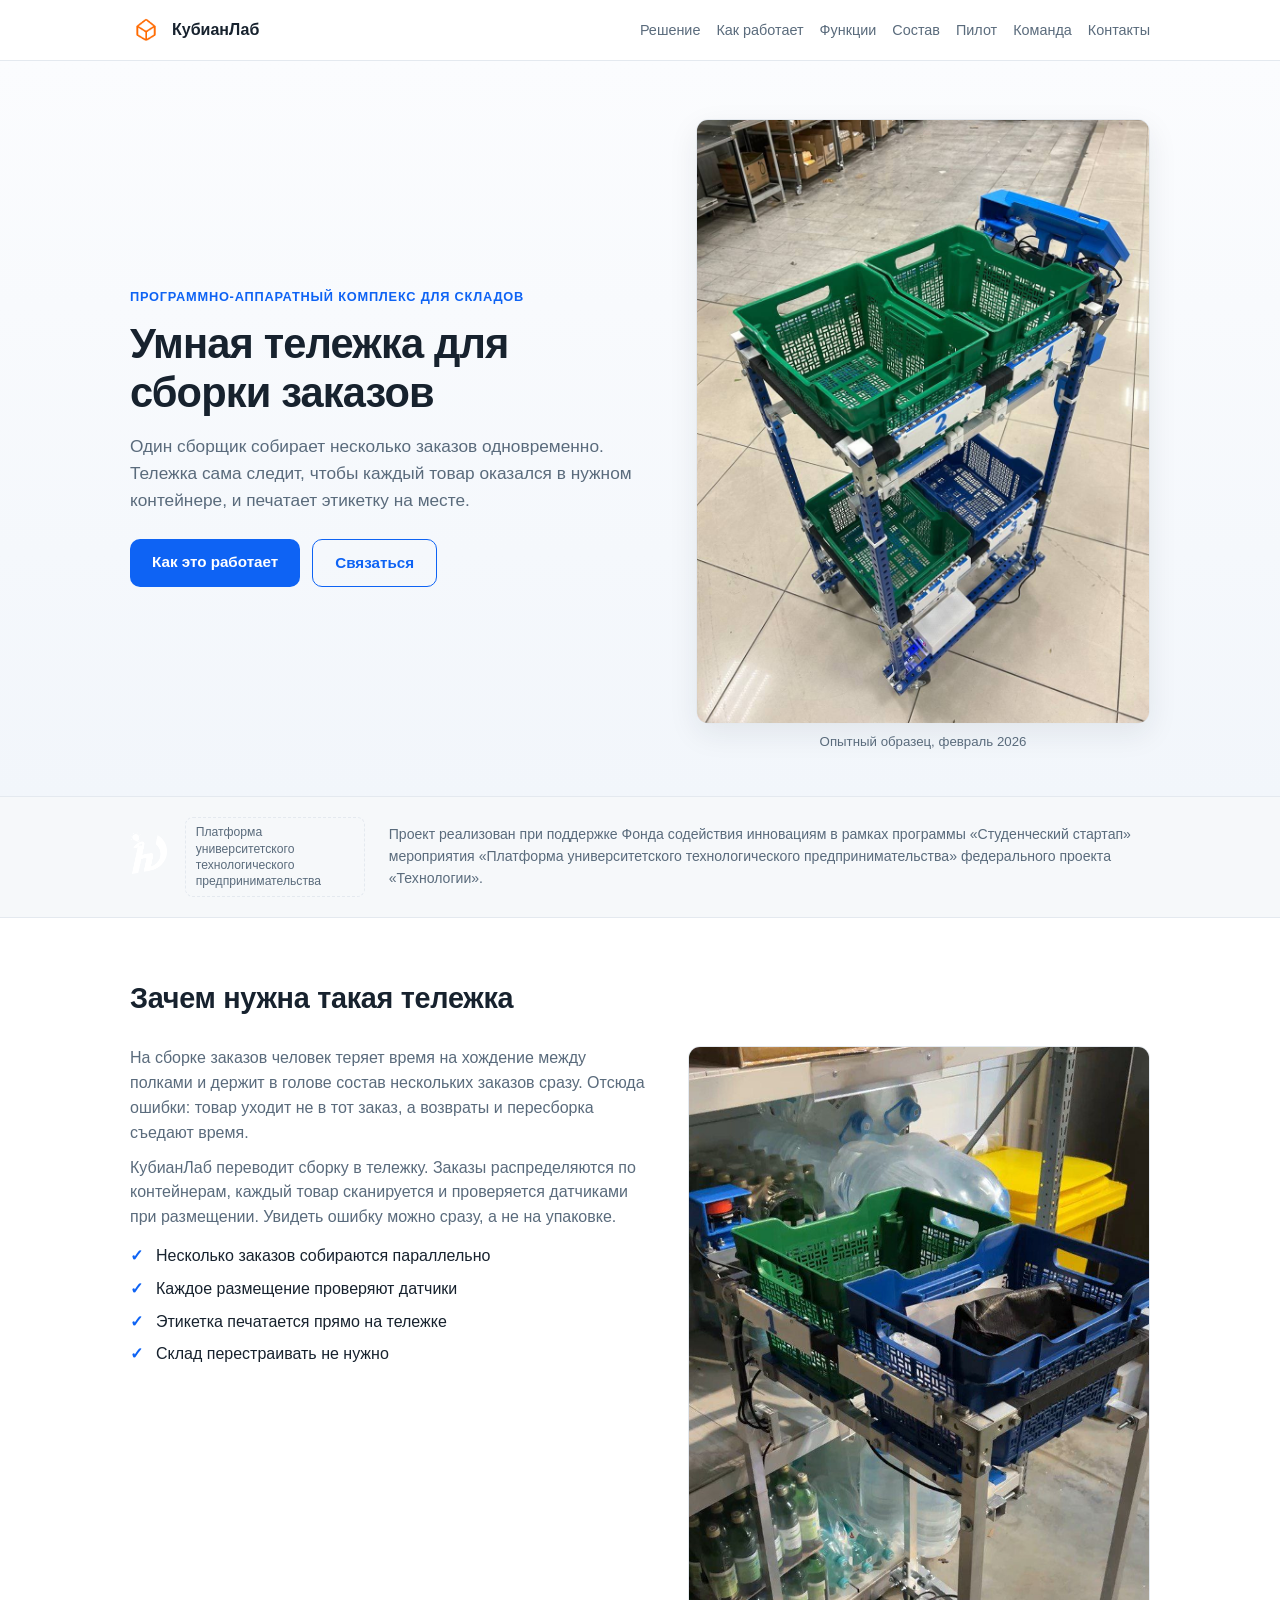
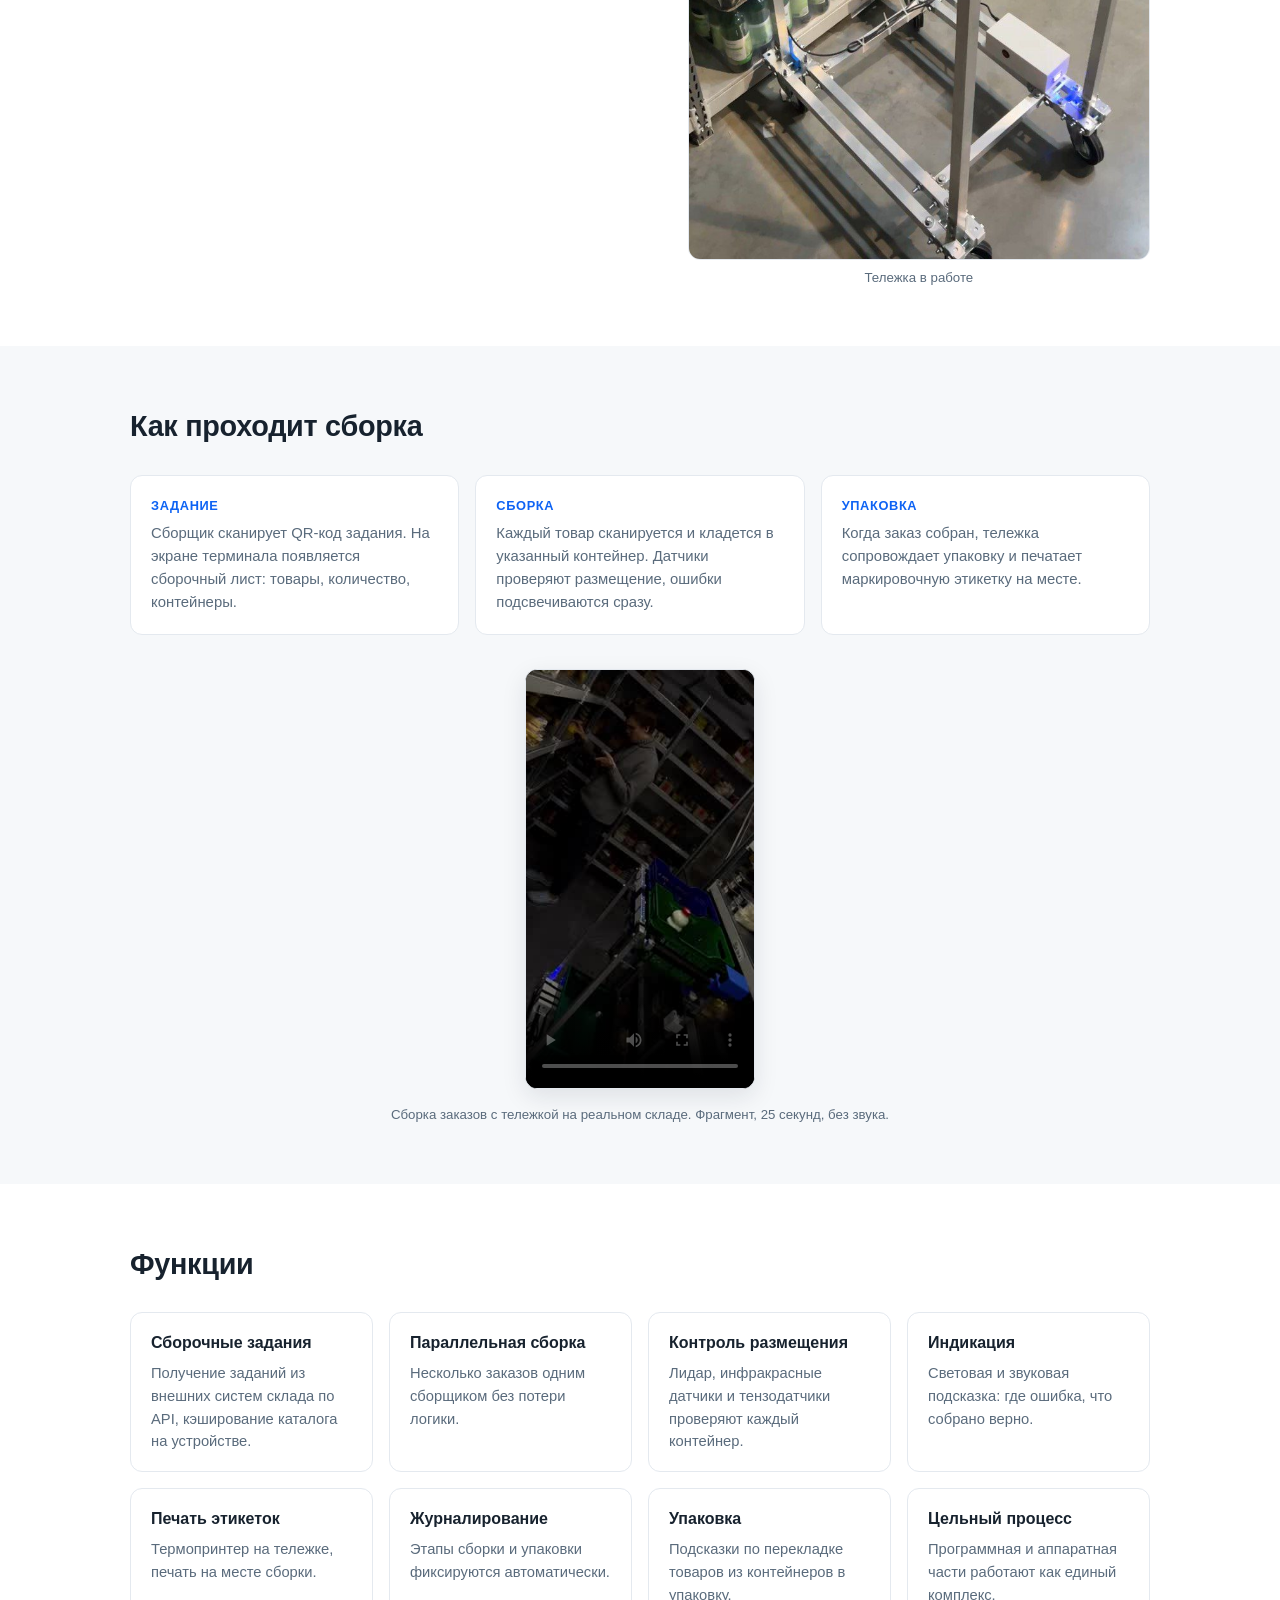
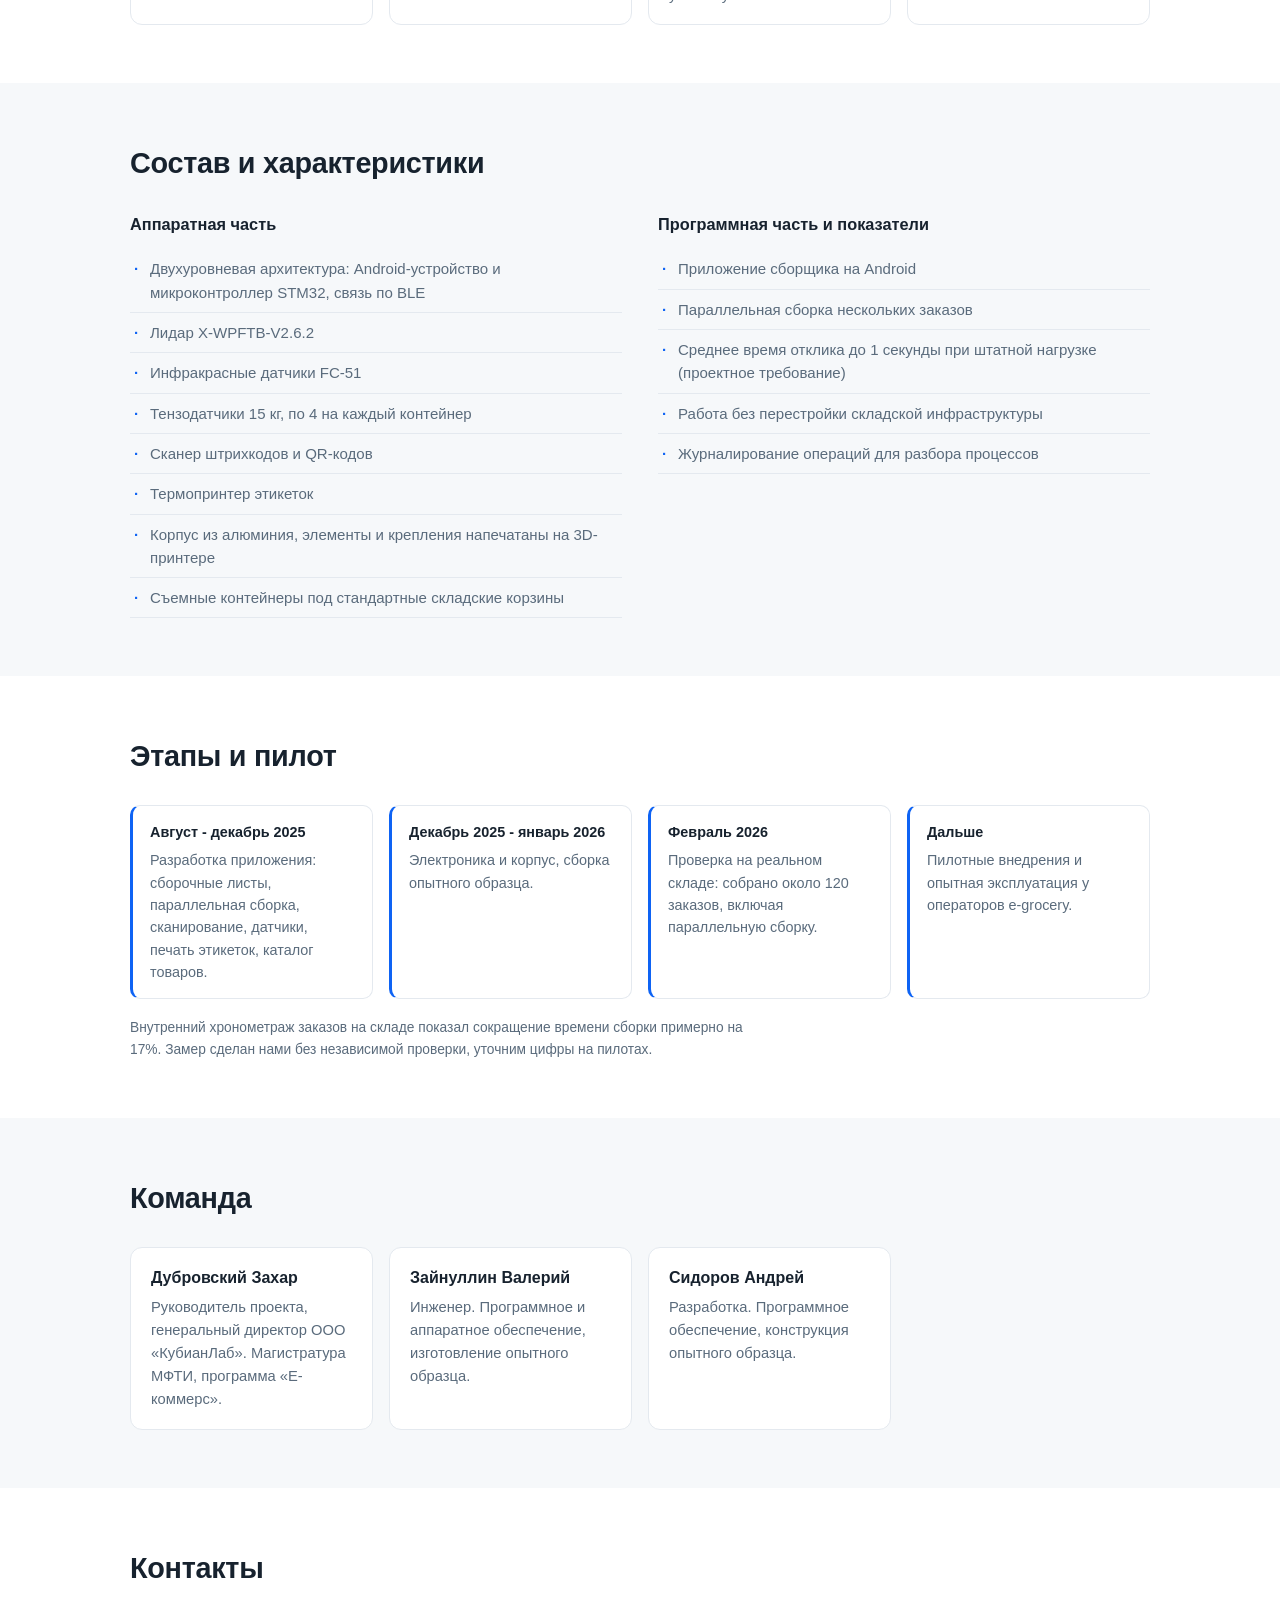
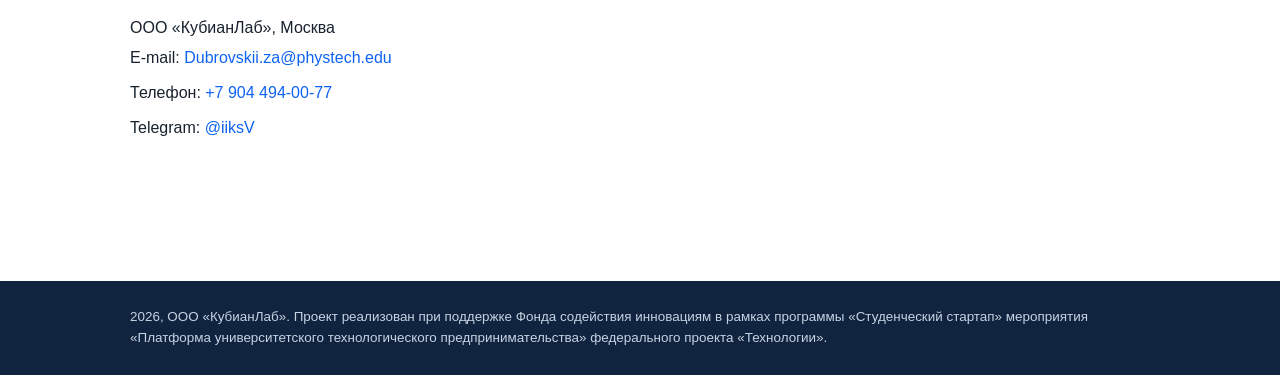
==== index.html @ 6269aadc "Refactor: architecture specs, compact video, FSI logo in contacts, natural texts" ====
<!DOCTYPE html>
<html lang="ru">
<head>
<meta charset="utf-8">
<meta name="viewport" content="width=device-width, initial-scale=1">
<title>КубианЛаб. Умная тележка для сборки заказов</title>
<meta name="description" content="Сборочная тележка с контролем размещения товаров: параллельная сборка нескольких заказов, датчики веса и положения, печать этикеток. Для складов и дарксторов.">
<link rel="icon" href="assets/logo-kubianlab.png">
<link rel="stylesheet" href="css/style.css">
</head>
<body>

<header class="header">
  <div class="container header-inner">
    <a class="brand" href="#top">
      <img src="assets/logo-kubianlab.png" alt="КубианЛаб" class="brand-logo">
      <span>КубианЛаб</span>
    </a>
    <nav class="nav">
      <a href="#solution">Решение</a>
      <a href="#how">Как работает</a>
      <a href="#features">Функции</a>
      <a href="#specs">Состав</a>
      <a href="#pilot">Пилот</a>
      <a href="#team">Команда</a>
      <a href="#contacts">Контакты</a>
    </nav>
  </div>
</header>

<main id="top">

  <section class="hero">
    <div class="container hero-grid">
      <div class="hero-text">
        <p class="kicker">Программно-аппаратный комплекс для складов</p>
        <h1>Умная тележка для сборки заказов</h1>
        <p class="lead">Один сборщик собирает несколько заказов одновременно. Тележка сама следит, чтобы каждый товар оказался в нужном контейнере, и печатает этикетку на месте.</p>
        <div class="hero-actions">
          <a class="btn" href="#how">Как это работает</a>
          <a class="btn btn-ghost" href="#contacts">Связаться</a>
        </div>
      </div>
      <figure class="hero-media">
        <img src="assets/trolley-1.jpg" alt="Сборочная тележка КубианЛаб" loading="eager">
        <figcaption>Опытный образец, февраль 2026</figcaption>
      </figure>
    </div>
  </section>

  <section class="support" aria-label="Поддержка">
    <div class="container support-inner">
      <div class="support-logos">
        <span class="support-logo">
          <img src="assets/fasie-logo-candidate.png" alt="Фонд содействия инновациям">
        </span>
        <span class="support-logo support-logo--text">Платформа университетского технологического предпринимательства</span>
      </div>
      <p class="support-text">Проект реализован при поддержке Фонда содействия инновациям в рамках программы «Студенческий стартап» мероприятия «Платформа университетского технологического предпринимательства» федерального проекта «Технологии».</p>
    </div>
  </section>

  <section id="solution" class="section">
    <div class="container">
      <h2>Зачем нужна такая тележка</h2>
      <div class="solution-grid">
        <div class="solution-text">
          <p>На сборке заказов человек теряет время на хождение между полками и держит в голове состав нескольких заказов сразу. Отсюда ошибки: товар уходит не в тот заказ, а возвраты и пересборка съедают время.</p>
          <p>КубианЛаб переводит сборку в тележку. Заказы распределяются по контейнерам, каждый товар сканируется и проверяется датчиками при размещении. Увидеть ошибку можно сразу, а не на упаковке.</p>
          <ul class="checklist">
            <li>Несколько заказов собираются параллельно</li>
            <li>Каждое размещение проверяют датчики</li>
            <li>Этикетка печатается прямо на тележке</li>
            <li>Склад перестраивать не нужно</li>
          </ul>
        </div>
        <figure class="solution-media">
          <img src="assets/trolley-2.jpg" alt="Тележка КубианЛаб" loading="lazy">
          <figcaption>Тележка в работе</figcaption>
        </figure>
      </div>
    </div>
  </section>

  <section id="how" class="section section-alt">
    <div class="container">
      <h2>Как проходит сборка</h2>
      <ol class="steps">
        <li>
          <h3>Задание</h3>
          <p>Сборщик сканирует QR-код задания. На экране терминала появляется сборочный лист: товары, количество, контейнеры.</p>
        </li>
        <li>
          <h3>Сборка</h3>
          <p>Каждый товар сканируется и кладется в указанный контейнер. Датчики проверяют размещение, ошибки подсвечиваются сразу.</p>
        </li>
        <li>
          <h3>Упаковка</h3>
          <p>Когда заказ собран, тележка сопровождает упаковку и печатает маркировочную этикетку на месте.</p>
        </li>
      </ol>

      <figure class="video">
        <video controls preload="metadata" poster="assets/warehouse-poster.jpg" width="720">
          <source src="assets/warehouse.mp4" type="video/mp4">
          Ваш браузер не поддерживает встроенное видео.
        </video>
        <figcaption>Сборка заказов с тележкой на реальном складе. Фрагмент, 25 секунд, без звука.</figcaption>
      </figure>
    </div>
  </section>

  <section id="features" class="section">
    <div class="container">
      <h2>Функции</h2>
      <div class="cards cards-4">
        <div class="card"><h3>Сборочные задания</h3><p>Получение заданий из внешних систем склада по API, кэширование каталога на устройстве.</p></div>
        <div class="card"><h3>Параллельная сборка</h3><p>Несколько заказов одним сборщиком без потери логики.</p></div>
        <div class="card"><h3>Контроль размещения</h3><p>Лидар, инфракрасные датчики и тензодатчики проверяют каждый контейнер.</p></div>
        <div class="card"><h3>Индикация</h3><p>Световая и звуковая подсказка: где ошибка, что собрано верно.</p></div>
        <div class="card"><h3>Печать этикеток</h3><p>Термопринтер на тележке, печать на месте сборки.</p></div>
        <div class="card"><h3>Журналирование</h3><p>Этапы сборки и упаковки фиксируются автоматически.</p></div>
        <div class="card"><h3>Упаковка</h3><p>Подсказки по перекладке товаров из контейнеров в упаковку.</p></div>
        <div class="card"><h3>Цельный процесс</h3><p>Программная и аппаратная части работают как единый комплекс.</p></div>
      </div>
    </div>
  </section>

  <section id="specs" class="section section-alt">
    <div class="container">
      <h2>Состав и характеристики</h2>
      <div class="specs-grid">
        <div>
          <h3>Аппаратная часть</h3>
          <ul>
            <li>Двухуровневая архитектура: Android-устройство и микроконтроллер STM32, связь по BLE</li>
            <li>Лидар X-WPFTB-V2.6.2</li>
            <li>Инфракрасные датчики FC-51</li>
            <li>Тензодатчики 15 кг, по 4 на каждый контейнер</li>
            <li>Сканер штрихкодов и QR-кодов</li>
            <li>Термопринтер этикеток</li>
            <li>Корпус из алюминия, элементы и крепления напечатаны на 3D-принтере</li>
            <li>Съемные контейнеры под стандартные складские корзины</li>
          </ul>
        </div>
        <div>
          <h3>Программная часть и показатели</h3>
          <ul>
            <li>Приложение сборщика на Android</li>
            <li>Параллельная сборка нескольких заказов</li>
            <li>Среднее время отклика до 1 секунды при штатной нагрузке (проектное требование)</li>
            <li>Работа без перестройки складской инфраструктуры</li>
            <li>Журналирование операций для разбора процессов</li>
          </ul>
        </div>
      </div>
    </div>
  </section>

  <section id="pilot" class="section">
    <div class="container">
      <h2>Этапы и пилот</h2>
      <div class="timeline">
        <div class="timeline-item"><h3>Август - декабрь 2025</h3><p>Разработка приложения: сборочные листы, параллельная сборка, сканирование, датчики, печать этикеток, каталог товаров.</p></div>
        <div class="timeline-item"><h3>Декабрь 2025 - январь 2026</h3><p>Электроника и корпус, сборка опытного образца.</p></div>
        <div class="timeline-item"><h3>Февраль 2026</h3><p>Проверка на реальном складе: собрано около 120 заказов, включая параллельную сборку.</p></div>
        <div class="timeline-item"><h3>Дальше</h3><p>Пилотные внедрения и опытная эксплуатация у операторов e-grocery.</p></div>
      </div>
      <p class="note">Внутренний хронометраж заказов на складе показал сокращение времени сборки примерно на 17%. Замер сделан нами без независимой проверки, уточним цифры на пилотах.</p>
    </div>
  </section>

  <section id="team" class="section section-alt">
    <div class="container">
      <h2>Команда</h2>
      <div class="cards cards-3">
        <div class="card"><h3>Дубровский Захар</h3><p>Руководитель проекта, генеральный директор ООО «КубианЛаб». Магистратура МФТИ, программа «Е-коммерс».</p></div>
        <div class="card"><h3>Зайнуллин Валерий</h3><p>Инженер. Программное и аппаратное обеспечение, изготовление опытного образца.</p></div>
        <div class="card"><h3>Сидоров Андрей</h3><p>Разработка. Программное обеспечение, конструкция опытного образца.</p></div>
      </div>
    </div>
  </section>

  <section id="contacts" class="section">
    <div class="container">
      <h2>Контакты</h2>
      <p>ООО «КубианЛаб», Москва</p>
      <ul class="contacts">
        <li>E-mail: <a href="mailto:Dubrovskii.za@phystech.edu">Dubrovskii.za@phystech.edu</a></li>
        <li>Телефон: <a href="tel:+79044940077">+7 904 494-00-77</a></li>
        <li>Telegram: <a href="https://t.me/iiksV">@iiksV</a></li>
      </ul>
      <div class="contacts-support">
        <img src="assets/fasie-logo-candidate.png" alt="Фонд содействия инновациям">
      </div>
    </div>
  </section>

</main>

<footer class="footer">
  <div class="container">
    <p>2026, ООО «КубианЛаб». Проект реализован при поддержке Фонда содействия инновациям в рамках программы «Студенческий стартап» мероприятия «Платформа университетского технологического предпринимательства» федерального проекта «Технологии».</p>
  </div>
</footer>

</body>
</html>
---- css/style.css ----
:root {
  --bg: #ffffff;
  --bg-alt: #f6f8fa;
  --text: #17222e;
  --muted: #5a6b7c;
  --accent: #0e63f4;
  --accent-dark: #0a4ec7;
  --border: #e4e9ef;
  --radius: 12px;
}

* { margin: 0; padding: 0; box-sizing: border-box; }

html { scroll-behavior: smooth; }

body {
  font-family: -apple-system, BlinkMacSystemFont, "Segoe UI", Roboto, "Helvetica Neue", Arial, sans-serif;
  color: var(--text);
  background: var(--bg);
  line-height: 1.55;
}

.container { max-width: 1060px; margin: 0 auto; padding: 0 20px; }

h1 { font-size: clamp(1.7rem, 4vw, 2.6rem); line-height: 1.18; letter-spacing: -0.02em; }
h2 { font-size: clamp(1.35rem, 2.6vw, 1.8rem); margin-bottom: 26px; letter-spacing: -0.01em; }
h3 { font-size: 1rem; margin-bottom: 6px; }

p + p { margin-top: 10px; }

a { color: var(--accent); text-decoration: none; }
a:hover { text-decoration: underline; }

/* Header */
.header {
  position: sticky; top: 0; z-index: 10;
  background: rgba(255, 255, 255, 0.94);
  backdrop-filter: blur(8px);
  border-bottom: 1px solid var(--border);
}
.header-inner { display: flex; align-items: center; justify-content: space-between; gap: 16px; height: 60px; }
.brand { display: flex; align-items: center; gap: 10px; font-weight: 700; color: var(--text); }
.brand:hover { text-decoration: none; }
.brand-logo { width: 32px; height: 32px; object-fit: contain; border-radius: 8px; }
.nav { display: flex; flex-wrap: wrap; gap: 2px 16px; }
.nav a { color: var(--muted); font-size: 0.9rem; }
.nav a:hover { color: var(--accent); text-decoration: none; }

/* Hero */
.hero { padding: 58px 0 44px; background: linear-gradient(180deg, #fbfcfe 0%, #f2f6fb 100%); }
.hero-grid { display: grid; grid-template-columns: 1.15fr 1fr; gap: 44px; align-items: center; }
.kicker {
  display: inline-block; font-size: 0.8rem; font-weight: 600; letter-spacing: 0.06em;
  text-transform: uppercase; color: var(--accent); margin-bottom: 12px;
}
.lead { color: var(--muted); font-size: 1.08rem; margin: 16px 0 26px; max-width: 34em; }
.hero-actions { display: flex; gap: 12px; flex-wrap: wrap; }
.btn {
  display: inline-block; padding: 11px 22px; border-radius: 10px;
  background: var(--accent); color: #fff; font-weight: 600; font-size: 0.95rem;
}
.btn:hover { background: var(--accent-dark); text-decoration: none; }
.btn-ghost { background: transparent; color: var(--accent); border: 1.5px solid var(--accent); }
.btn-ghost:hover { background: rgba(14, 99, 244, 0.07); }
.hero-media img {
  width: 100%; border-radius: var(--radius); border: 1px solid var(--border); display: block;
  box-shadow: 0 10px 30px rgba(23, 34, 46, 0.08);
}
figure figcaption { color: var(--muted); font-size: 0.83rem; margin-top: 8px; text-align: center; }

/* Support block */
.support { background: var(--bg-alt); border-top: 1px solid var(--border); border-bottom: 1px solid var(--border); padding: 20px 0; }
.support-inner { display: flex; align-items: center; gap: 24px; flex-wrap: wrap; }
.support-logos { display: flex; align-items: center; gap: 18px; }
.support-logo img { height: 42px; width: auto; }
.support-logo--text {
  font-size: 0.76rem; color: var(--muted); max-width: 180px; line-height: 1.35;
  border: 1px dashed var(--border); border-radius: 8px; padding: 6px 10px;
}
.support-text { flex: 1 1 320px; font-size: 0.88rem; color: var(--muted); margin: 0; }

/* Sections */
.section { padding: 58px 0; }
.section-alt { background: var(--bg-alt); }

/* Cards */
.cards { display: grid; grid-template-columns: repeat(4, 1fr); gap: 16px; }
.card {
  background: var(--bg); border: 1px solid var(--border); border-radius: var(--radius);
  padding: 18px 20px; font-size: 0.92rem; color: var(--muted);
  transition: border-color 0.15s ease;
}
.card:hover { border-color: #c8d4e0; }
.section-alt .card { background: var(--bg); }
.card h3 { color: var(--text); }

/* Solution */
.solution-grid { display: grid; grid-template-columns: 1.12fr 1fr; gap: 40px; align-items: start; }
.solution-text p { color: var(--muted); }
.solution-media img { width: 100%; border-radius: var(--radius); border: 1px solid var(--border); display: block; }
.checklist { list-style: none; margin-top: 14px; }
.checklist li { padding-left: 26px; position: relative; margin-bottom: 8px; color: var(--text); }
.checklist li::before { content: "✓"; position: absolute; left: 0; top: 0; color: var(--accent); font-weight: 700; }

/* Steps */
.steps { display: grid; grid-template-columns: repeat(3, 1fr); gap: 16px; list-style: none; }
.steps li {
  background: var(--bg); border: 1px solid var(--border); border-radius: var(--radius);
  padding: 20px; color: var(--muted); font-size: 0.93rem;
}
.steps li h3 { color: var(--accent); font-size: 0.8rem; text-transform: uppercase; letter-spacing: 0.05em; }

/* Video: компактный блок */
.video { margin-top: 34px; text-align: center; }
.video video {
  width: auto; max-width: 720px; max-height: 420px; display: inline-block; margin: 0 auto;
  border-radius: var(--radius); border: 1px solid var(--border); background: #000;
  box-shadow: 0 8px 24px rgba(23, 34, 46, 0.1);
}

/* Specs */
.specs-grid { display: grid; grid-template-columns: 1fr 1fr; gap: 36px; }
.specs-grid h3 { margin-bottom: 12px; font-size: 1.02rem; }
.specs-grid ul { list-style: none; }
.specs-grid li { padding: 8px 0 8px 20px; border-bottom: 1px solid var(--border); color: var(--muted); position: relative; font-size: 0.94rem; }
.specs-grid li::before { content: "·"; position: absolute; left: 4px; color: var(--accent); font-weight: 700; }

/* Timeline */
.timeline { display: grid; grid-template-columns: repeat(4, 1fr); gap: 16px; margin-bottom: 18px; }
.timeline-item {
  background: var(--bg); border: 1px solid var(--border); border-left: 3px solid var(--accent);
  border-radius: 10px; padding: 15px 17px; font-size: 0.9rem; color: var(--muted);
}
.timeline-item h3 { font-size: 0.9rem; color: var(--text); }
.note { color: var(--muted); font-size: 0.86rem; max-width: 46em; }

/* Contacts */
.contacts { list-style: none; margin-bottom: 22px; }
.contacts li { padding: 5px 0; }
.contacts-support img { height: 48px; width: auto; opacity: 0.85; }

/* Footer */
.footer { background: #10233f; color: #c6d3e2; padding: 26px 0; font-size: 0.84rem; }

/* Responsive */
@media (max-width: 900px) {
  .hero-grid, .solution-grid { grid-template-columns: 1fr; gap: 28px; }
  .cards { grid-template-columns: repeat(2, 1fr); }
  .steps { grid-template-columns: 1fr; }
  .timeline { grid-template-columns: repeat(2, 1fr); }
  .specs-grid { grid-template-columns: 1fr; }
  .nav { display: none; }
}
@media (max-width: 560px) {
  .cards, .timeline { grid-template-columns: 1fr; }
  .hero { padding: 36px 0 30px; }
  .section { padding: 44px 0; }
  .video video { width: 100%; max-height: none; }
}
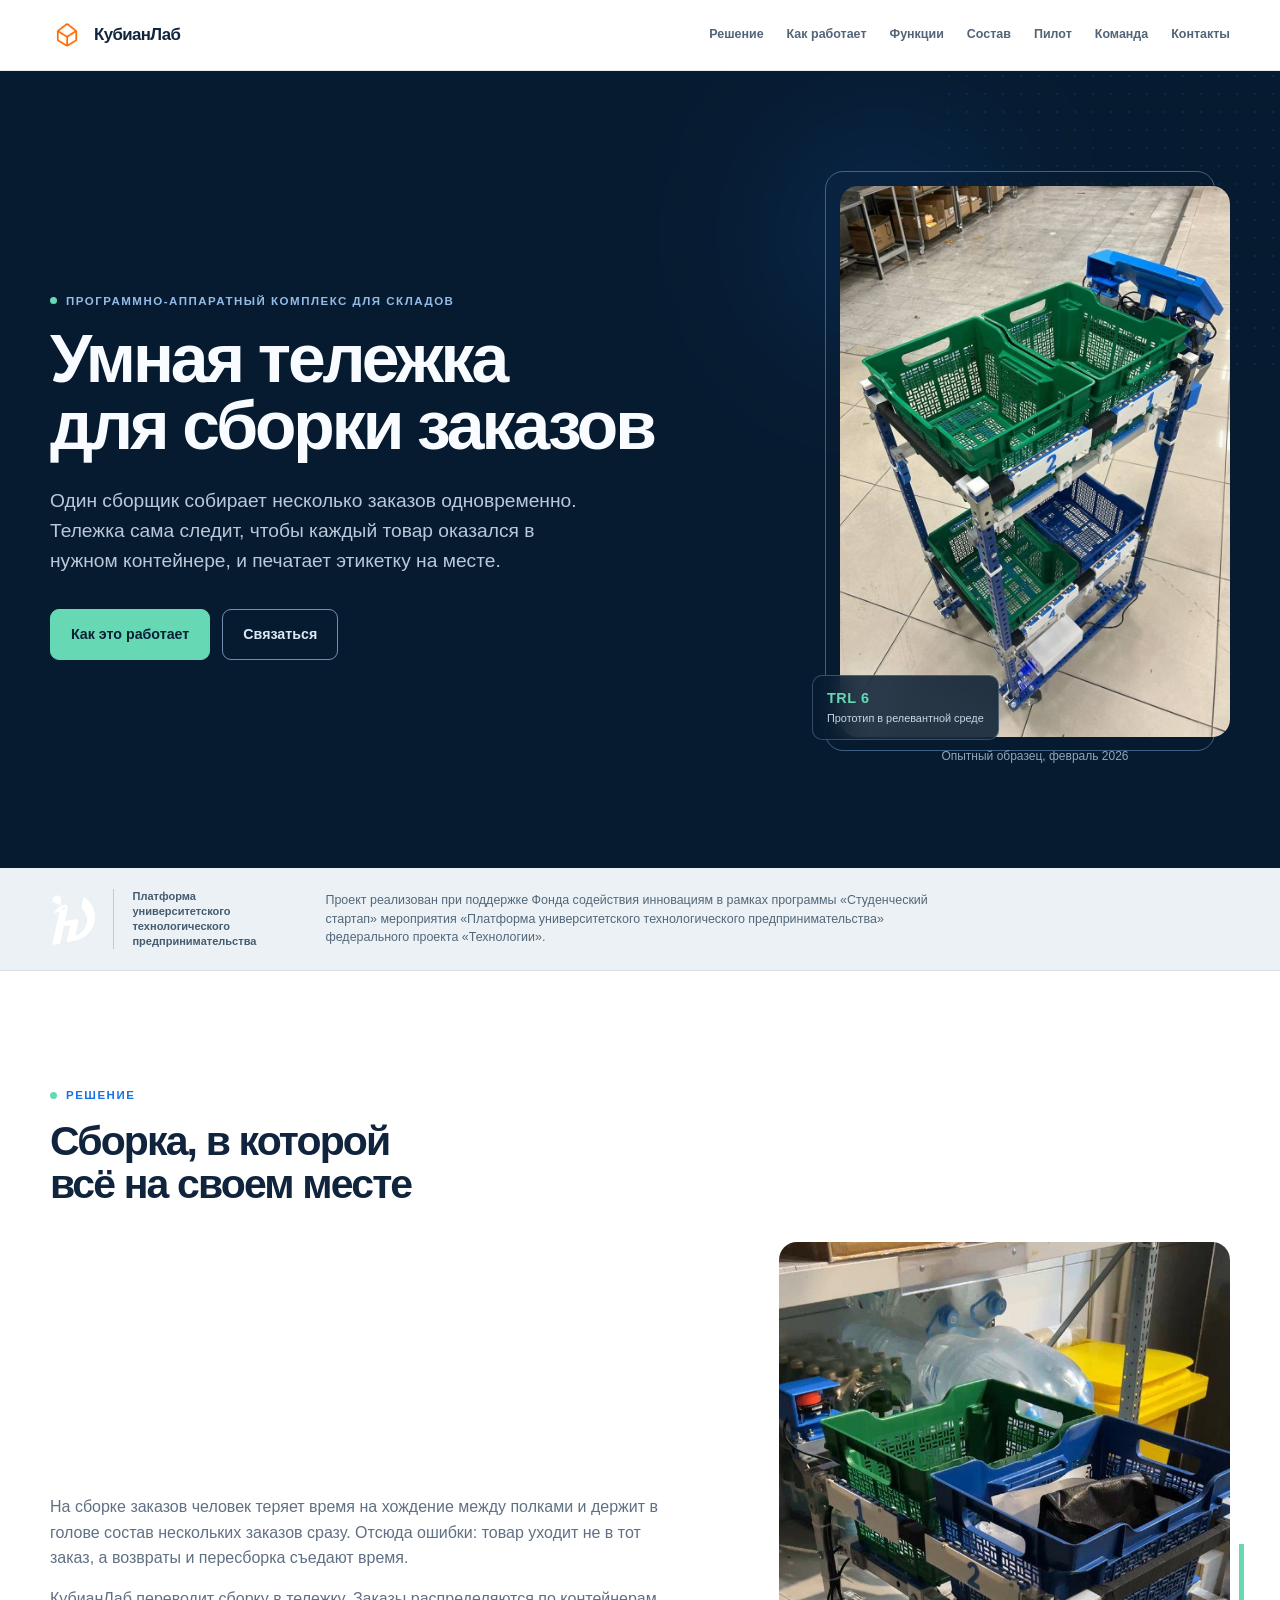
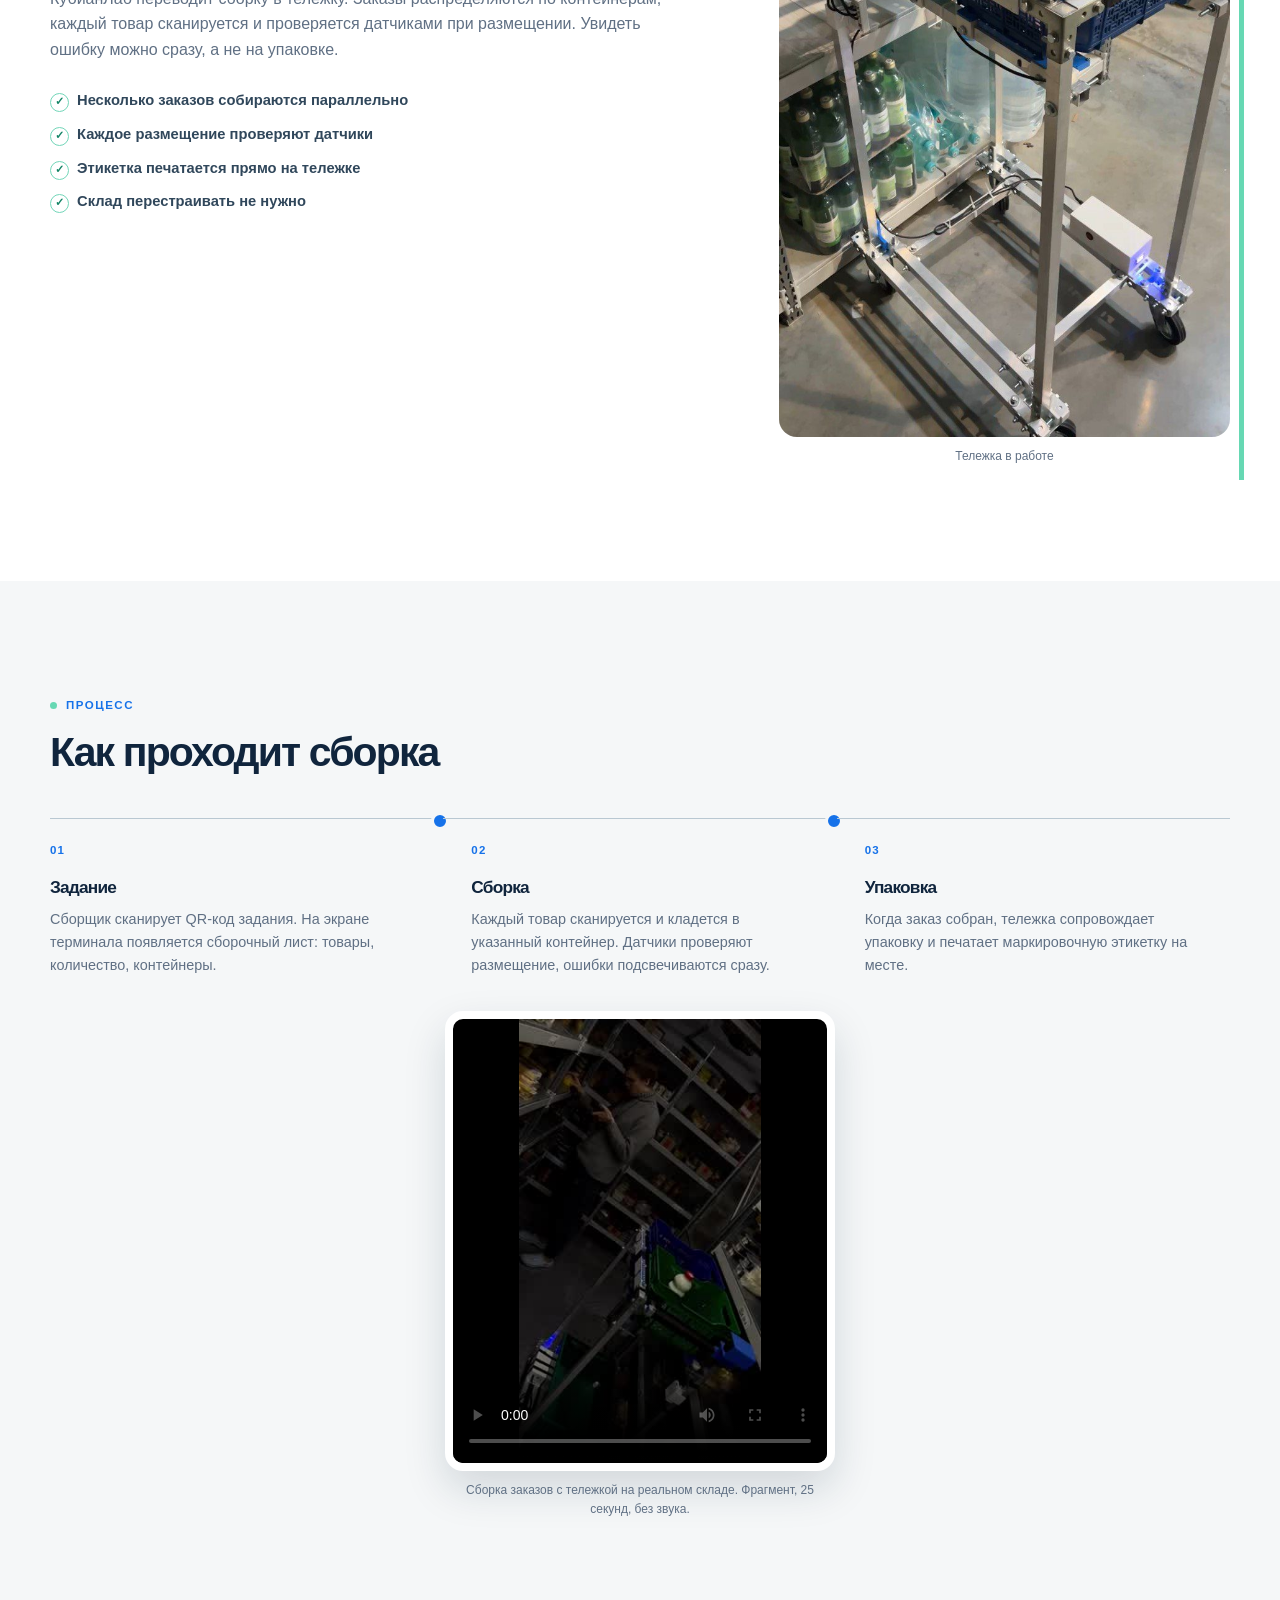
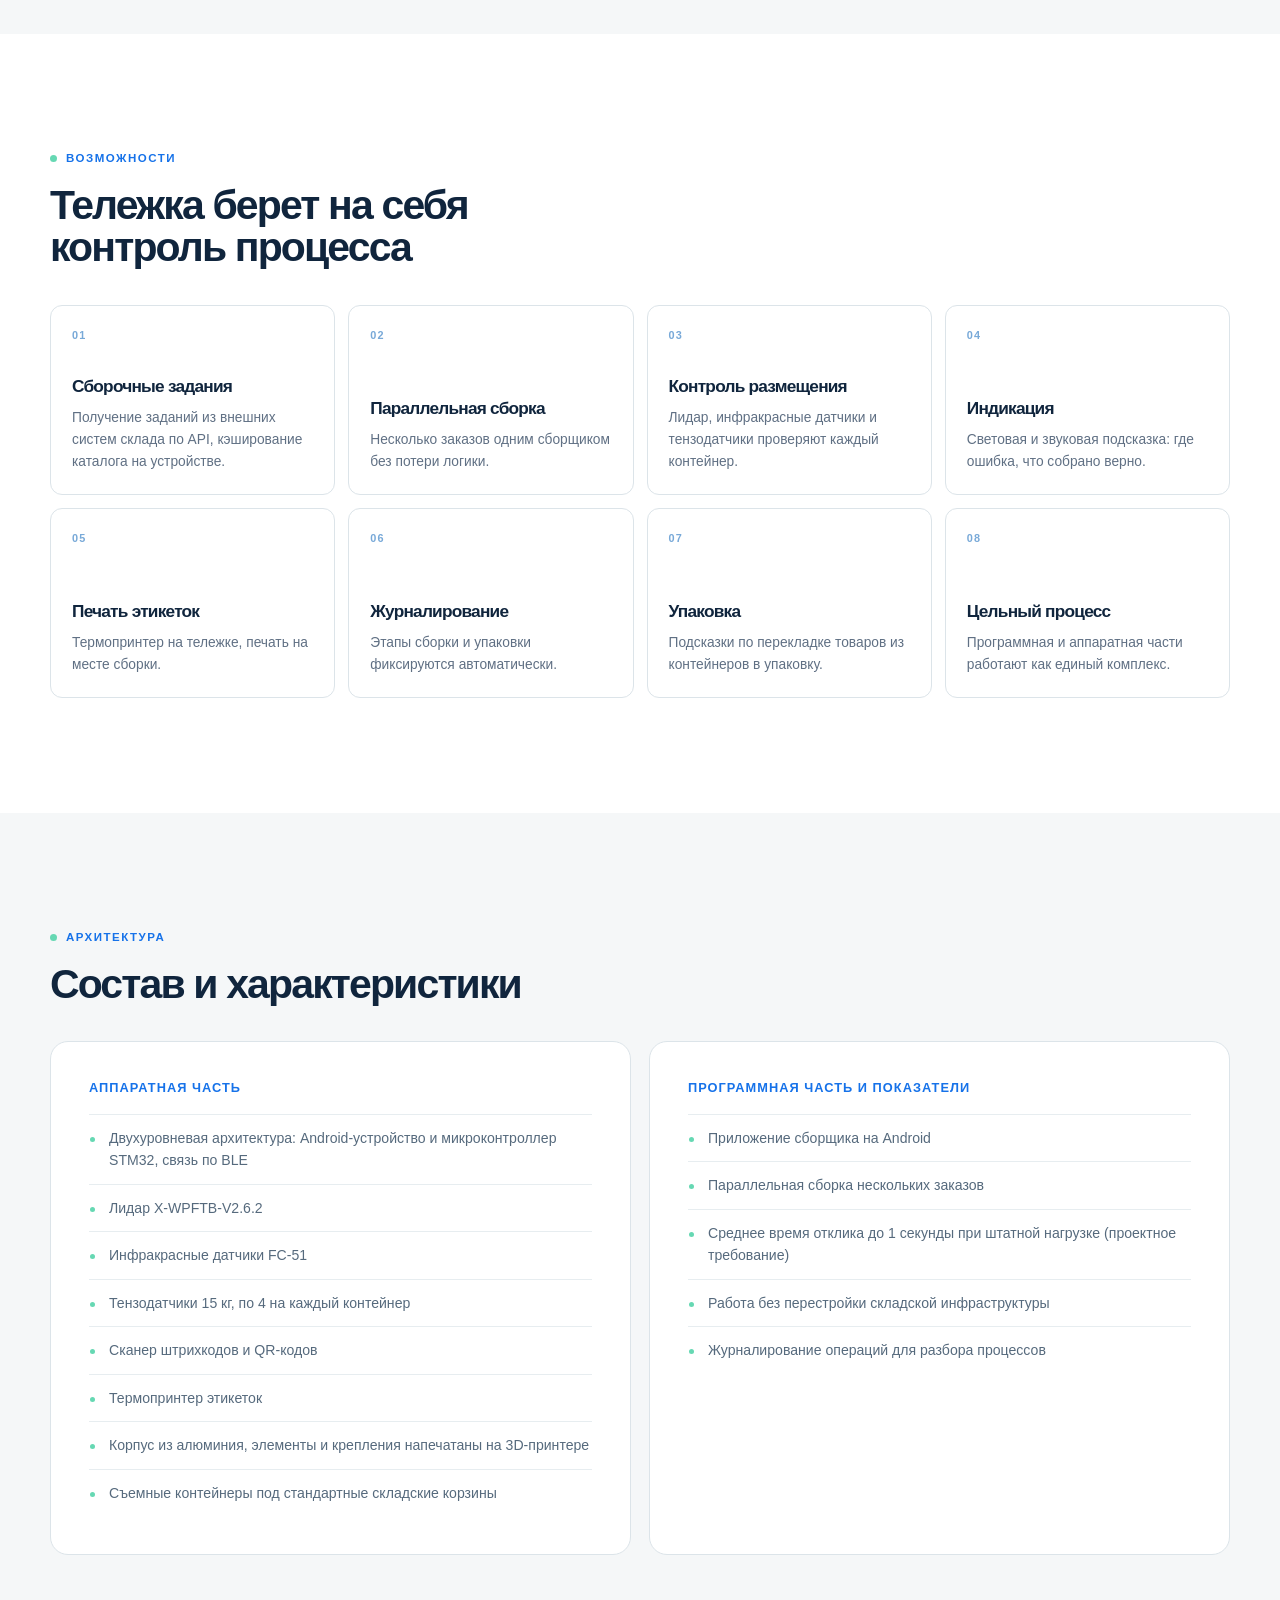
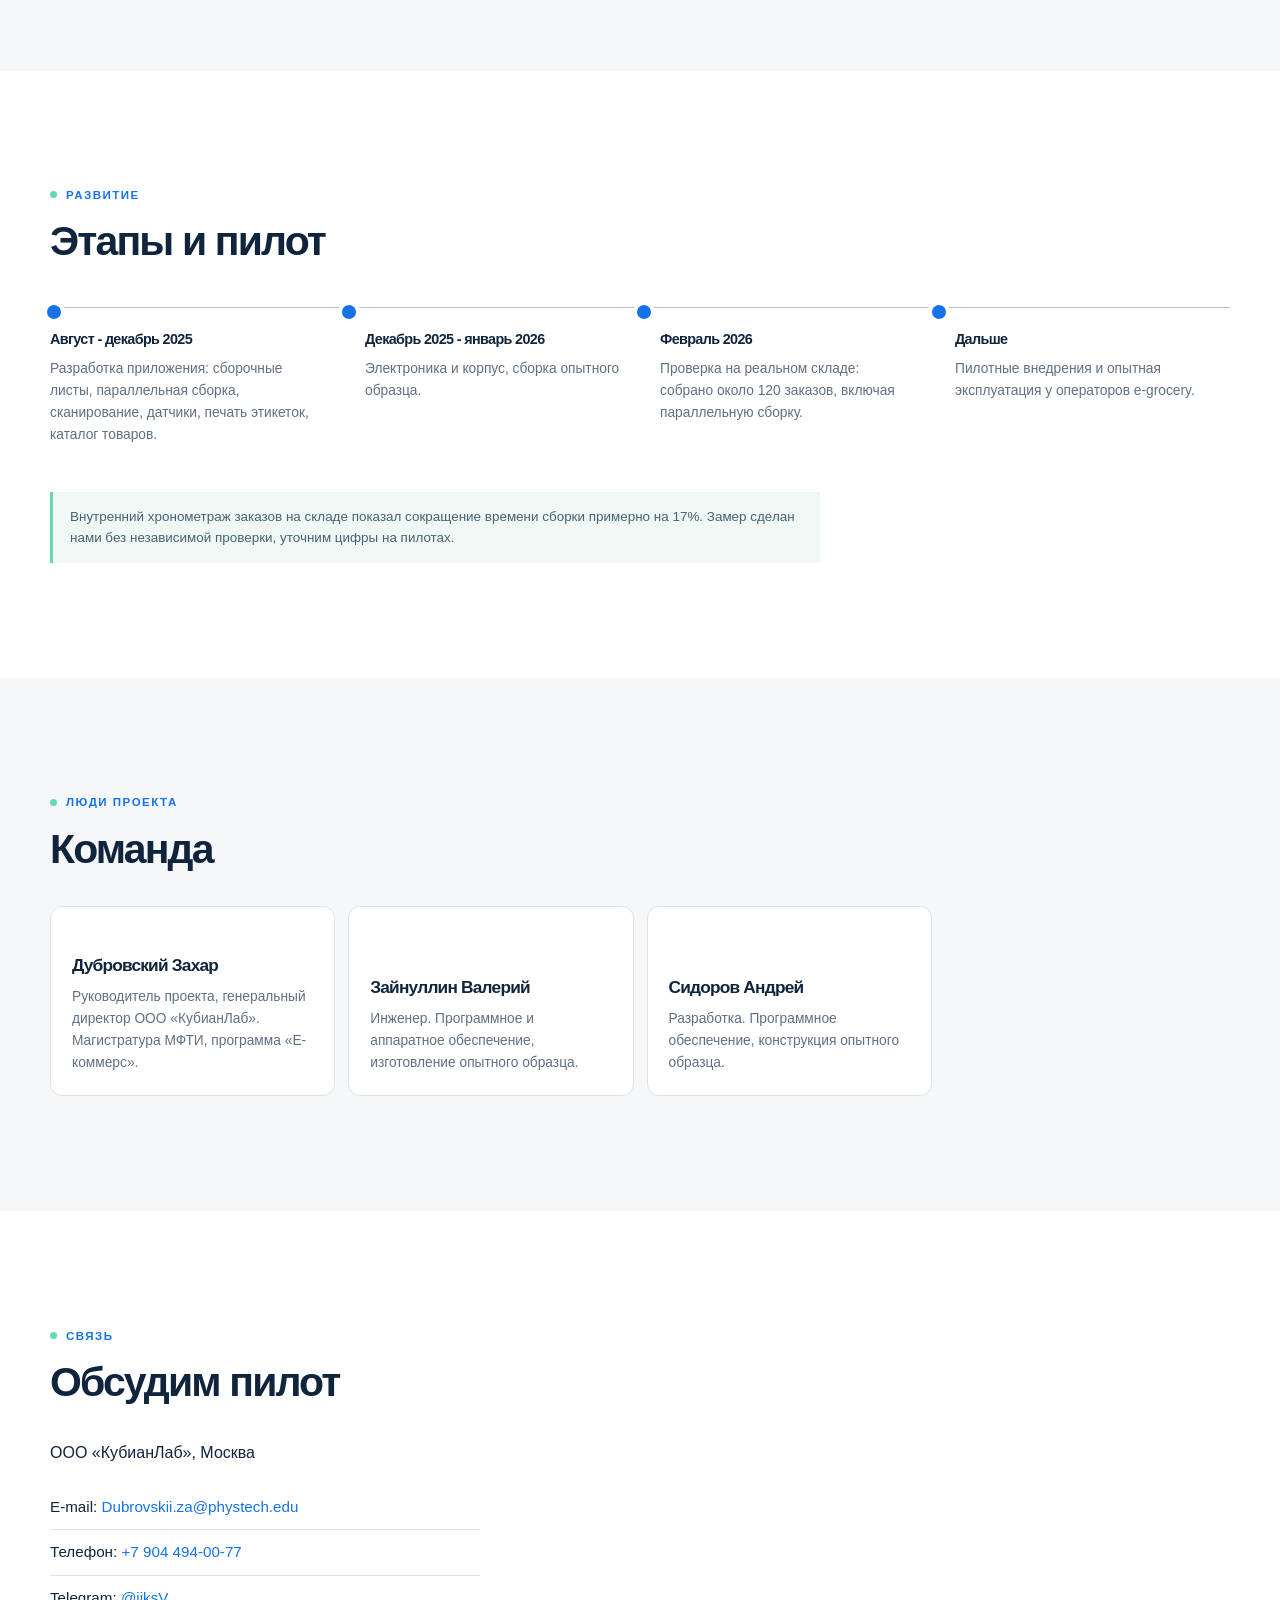
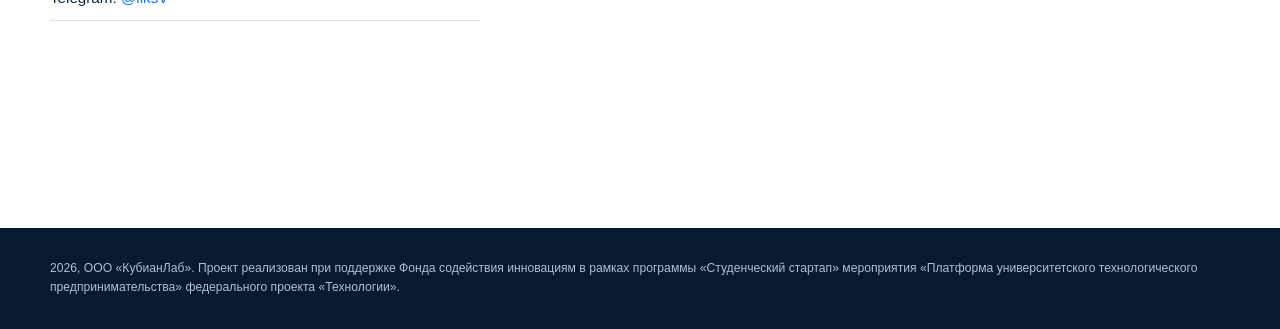
==== commit 9278c87b: "Redesign KubianLab landing page" ====
--- a/index.html
+++ b/index.html
@@ -16,7 +16,7 @@
       <img src="assets/logo-kubianlab.png" alt="КубианЛаб" class="brand-logo">
       <span>КубианЛаб</span>
     </a>
-    <nav class="nav">
+    <nav class="nav" aria-label="Основная навигация">
       <a href="#solution">Решение</a>
       <a href="#how">Как работает</a>
       <a href="#features">Функции</a>
@@ -33,8 +33,8 @@
   <section class="hero">
     <div class="container hero-grid">
       <div class="hero-text">
-        <p class="kicker">Программно-аппаратный комплекс для складов</p>
-        <h1>Умная тележка для сборки заказов</h1>
+        <p class="kicker"><span></span>Программно-аппаратный комплекс для складов</p>
+        <h1>Умная тележка<br>для сборки заказов</h1>
         <p class="lead">Один сборщик собирает несколько заказов одновременно. Тележка сама следит, чтобы каждый товар оказался в нужном контейнере, и печатает этикетку на месте.</p>
         <div class="hero-actions">
           <a class="btn" href="#how">Как это работает</a>
@@ -43,6 +43,7 @@
       </div>
       <figure class="hero-media">
         <img src="assets/trolley-1.jpg" alt="Сборочная тележка КубианЛаб" loading="eager">
+        <div class="hero-stamp"><span>TRL 6</span><small>Прототип в релевантной среде</small></div>
         <figcaption>Опытный образец, февраль 2026</figcaption>
       </figure>
     </div>
@@ -62,7 +63,8 @@
 
   <section id="solution" class="section">
     <div class="container">
-      <h2>Зачем нужна такая тележка</h2>
+      <p class="eyebrow">Решение</p>
+      <h2>Сборка, в которой<br>всё на своем месте</h2>
       <div class="solution-grid">
         <div class="solution-text">
           <p>На сборке заказов человек теряет время на хождение между полками и держит в голове состав нескольких заказов сразу. Отсюда ошибки: товар уходит не в тот заказ, а возвраты и пересборка съедают время.</p>
@@ -84,18 +86,19 @@
 
   <section id="how" class="section section-alt">
     <div class="container">
+      <p class="eyebrow">Процесс</p>
       <h2>Как проходит сборка</h2>
       <ol class="steps">
         <li>
-          <h3>Задание</h3>
+          <span class="step-number">01</span><h3>Задание</h3>
           <p>Сборщик сканирует QR-код задания. На экране терминала появляется сборочный лист: товары, количество, контейнеры.</p>
         </li>
         <li>
-          <h3>Сборка</h3>
+          <span class="step-number">02</span><h3>Сборка</h3>
           <p>Каждый товар сканируется и кладется в указанный контейнер. Датчики проверяют размещение, ошибки подсвечиваются сразу.</p>
         </li>
         <li>
-          <h3>Упаковка</h3>
+          <span class="step-number">03</span><h3>Упаковка</h3>
           <p>Когда заказ собран, тележка сопровождает упаковку и печатает маркировочную этикетку на месте.</p>
         </li>
       </ol>
@@ -112,22 +115,24 @@
 
   <section id="features" class="section">
     <div class="container">
-      <h2>Функции</h2>
+      <p class="eyebrow">Возможности</p>
+      <h2>Тележка берет на себя<br>контроль процесса</h2>
       <div class="cards cards-4">
-        <div class="card"><h3>Сборочные задания</h3><p>Получение заданий из внешних систем склада по API, кэширование каталога на устройстве.</p></div>
-        <div class="card"><h3>Параллельная сборка</h3><p>Несколько заказов одним сборщиком без потери логики.</p></div>
-        <div class="card"><h3>Контроль размещения</h3><p>Лидар, инфракрасные датчики и тензодатчики проверяют каждый контейнер.</p></div>
-        <div class="card"><h3>Индикация</h3><p>Световая и звуковая подсказка: где ошибка, что собрано верно.</p></div>
-        <div class="card"><h3>Печать этикеток</h3><p>Термопринтер на тележке, печать на месте сборки.</p></div>
-        <div class="card"><h3>Журналирование</h3><p>Этапы сборки и упаковки фиксируются автоматически.</p></div>
-        <div class="card"><h3>Упаковка</h3><p>Подсказки по перекладке товаров из контейнеров в упаковку.</p></div>
-        <div class="card"><h3>Цельный процесс</h3><p>Программная и аппаратная части работают как единый комплекс.</p></div>
+        <div class="card"><span class="card-index">01</span><h3>Сборочные задания</h3><p>Получение заданий из внешних систем склада по API, кэширование каталога на устройстве.</p></div>
+        <div class="card"><span class="card-index">02</span><h3>Параллельная сборка</h3><p>Несколько заказов одним сборщиком без потери логики.</p></div>
+        <div class="card"><span class="card-index">03</span><h3>Контроль размещения</h3><p>Лидар, инфракрасные датчики и тензодатчики проверяют каждый контейнер.</p></div>
+        <div class="card"><span class="card-index">04</span><h3>Индикация</h3><p>Световая и звуковая подсказка: где ошибка, что собрано верно.</p></div>
+        <div class="card"><span class="card-index">05</span><h3>Печать этикеток</h3><p>Термопринтер на тележке, печать на месте сборки.</p></div>
+        <div class="card"><span class="card-index">06</span><h3>Журналирование</h3><p>Этапы сборки и упаковки фиксируются автоматически.</p></div>
+        <div class="card"><span class="card-index">07</span><h3>Упаковка</h3><p>Подсказки по перекладке товаров из контейнеров в упаковку.</p></div>
+        <div class="card"><span class="card-index">08</span><h3>Цельный процесс</h3><p>Программная и аппаратная части работают как единый комплекс.</p></div>
       </div>
     </div>
   </section>
 
   <section id="specs" class="section section-alt">
     <div class="container">
+      <p class="eyebrow">Архитектура</p>
       <h2>Состав и характеристики</h2>
       <div class="specs-grid">
         <div>
@@ -159,6 +164,7 @@
 
   <section id="pilot" class="section">
     <div class="container">
+      <p class="eyebrow">Развитие</p>
       <h2>Этапы и пилот</h2>
       <div class="timeline">
         <div class="timeline-item"><h3>Август - декабрь 2025</h3><p>Разработка приложения: сборочные листы, параллельная сборка, сканирование, датчики, печать этикеток, каталог товаров.</p></div>
@@ -172,6 +178,7 @@
 
   <section id="team" class="section section-alt">
     <div class="container">
+      <p class="eyebrow">Люди проекта</p>
       <h2>Команда</h2>
       <div class="cards cards-3">
         <div class="card"><h3>Дубровский Захар</h3><p>Руководитель проекта, генеральный директор ООО «КубианЛаб». Магистратура МФТИ, программа «Е-коммерс».</p></div>
@@ -183,7 +190,8 @@
 
   <section id="contacts" class="section">
     <div class="container">
-      <h2>Контакты</h2>
+      <p class="eyebrow">Связь</p>
+      <h2>Обсудим пилот</h2>
       <p>ООО «КубианЛаб», Москва</p>
       <ul class="contacts">
         <li>E-mail: <a href="mailto:Dubrovskii.za@phystech.edu">Dubrovskii.za@phystech.edu</a></li>
--- a/css/style.css
+++ b/css/style.css
@@ -1,159 +1,104 @@
-:root {
-  --bg: #ffffff;
-  --bg-alt: #f6f8fa;
-  --text: #17222e;
-  --muted: #5a6b7c;
-  --accent: #0e63f4;
-  --accent-dark: #0a4ec7;
-  --border: #e4e9ef;
-  --radius: 12px;
-}
+:root { --ink: #10253d; --navy: #071b30; --blue: #1672e9; --mint: #66d8b3; --paper: #f5f7f8; --line: #dce4e9; --muted: #607084; --radius: 18px; }
+* { box-sizing: border-box; margin: 0; padding: 0; }
+html { scroll-behavior: smooth; }
+body { background: #fff; color: var(--ink); font-family: Inter, ui-sans-serif, -apple-system, BlinkMacSystemFont, "Segoe UI", sans-serif; font-size: 16px; line-height: 1.6; }
+.container { width: min(1180px, calc(100% - 48px)); margin: 0 auto; }
+h1, h2, h3 { font-weight: 700; letter-spacing: -0.045em; }
+h1 { font-size: clamp(2.55rem, 5.3vw, 5.25rem); line-height: .98; }
+h2 { font-size: clamp(2rem, 3.2vw, 3.5rem); line-height: 1.04; margin-bottom: 36px; }
+h3 { font-size: 1.08rem; line-height: 1.2; margin-bottom: 10px; }
+a { color: var(--blue); text-decoration: none; }
+a:hover { text-decoration: underline; }
+a:focus-visible { outline: 3px solid var(--mint); outline-offset: 4px; border-radius: 3px; }
+section[id] { scroll-margin-top: 76px; }
+.eyebrow, .kicker { align-items: center; color: var(--blue); display: flex; font-size: .72rem; font-weight: 750; gap: 9px; letter-spacing: .13em; margin-bottom: 16px; text-transform: uppercase; }
+.eyebrow::before, .kicker span { background: var(--mint); border-radius: 50%; content: ""; display: inline-block; height: 7px; width: 7px; }
 
-* { margin: 0; padding: 0; box-sizing: border-box; }
+.header { background: rgba(255,255,255,.92); border-bottom: 1px solid rgba(220,228,233,.72); backdrop-filter: blur(12px); position: sticky; top: 0; z-index: 10; }
+.header-inner { align-items: center; display: flex; height: 70px; justify-content: space-between; }
+.brand { align-items: center; color: var(--ink); display: flex; font-size: 1.05rem; font-weight: 750; gap: 10px; letter-spacing: -.035em; }
+.brand:hover { text-decoration: none; }
+.brand-logo { border-radius: 9px; height: 34px; width: 34px; }
+.nav { display: flex; gap: 23px; }
+.nav a { color: #526477; font-size: .78rem; font-weight: 650; }
+.nav a:hover { color: var(--blue); text-decoration: none; }
 
-html { scroll-behavior: smooth; }
+.hero { background: var(--navy); color: #f8fbff; overflow: hidden; padding: clamp(62px, 9vw, 118px) 0 clamp(58px, 8vw, 104px); position: relative; }
+.hero::before { background: radial-gradient(circle, rgba(22,114,233,.32) 0 1px, transparent 1.5px); background-size: 18px 18px; content: ""; height: 440px; opacity: .5; position: absolute; right: -100px; top: -130px; width: 440px; }
+.hero::after { background: #125dc1; border-radius: 50%; content: ""; filter: blur(80px); height: 200px; opacity: .25; position: absolute; right: 23%; top: 8%; width: 200px; }
+.hero-grid { align-items: center; display: grid; gap: clamp(36px, 7vw, 100px); grid-template-columns: 1.08fr .76fr; position: relative; z-index: 1; }
+.hero .kicker { color: #94bce8; }
+.hero .kicker span { background: var(--mint); }
+.lead { color: #bac9d9; font-size: clamp(1.04rem, 1.5vw, 1.22rem); line-height: 1.55; margin: 27px 0 34px; max-width: 550px; }
+.hero-actions { display: flex; flex-wrap: wrap; gap: 12px; }
+.btn { background: var(--mint); border: 1px solid var(--mint); border-radius: 9px; color: #092036; display: inline-block; font-size: .89rem; font-weight: 750; padding: 13px 20px; transition: background .2s, transform .2s; }
+.btn:hover { background: #8aebcd; text-decoration: none; transform: translateY(-2px); }
+.btn-ghost { background: transparent; border-color: #7190ac; color: #dbe8f5; }
+.btn-ghost:hover { background: rgba(255,255,255,.08); color: #fff; }
+.hero-media { justify-self: end; margin: 0; position: relative; width: min(100%, 390px); }
+.hero-media::before { border: 1px solid rgba(135,188,238,.43); border-radius: var(--radius); content: ""; inset: -15px 15px 15px -15px; position: absolute; }
+.hero-media img { border-radius: var(--radius); display: block; height: clamp(410px, 43vw, 555px); object-fit: cover; object-position: 50% 45%; position: relative; width: 100%; }
+.hero-stamp { backdrop-filter: blur(12px); background: rgba(7,27,48,.84); border: 1px solid rgba(180,214,244,.27); border-radius: 10px; bottom: 26px; color: #fff; display: flex; flex-direction: column; left: -28px; padding: 11px 14px; position: absolute; }
+.hero-stamp span { color: var(--mint); font-size: .9rem; font-weight: 800; letter-spacing: .04em; }
+.hero-stamp small { color: #c7d6e6; font-size: .68rem; }
+figure figcaption { color: var(--muted); font-size: .75rem; margin-top: 10px; text-align: center; }
+.hero figcaption { color: #91a5bb; }
 
-body {
-  font-family: -apple-system, BlinkMacSystemFont, "Segoe UI", Roboto, "Helvetica Neue", Arial, sans-serif;
-  color: var(--text);
-  background: var(--bg);
-  line-height: 1.55;
-}
+.support { background: #ebf1f4; border-bottom: 1px solid #d7e1e6; }
+.support-inner { align-items: center; display: flex; gap: 35px; padding-bottom: 21px; padding-top: 21px; }
+.support-logos { align-items: center; display: flex; flex: 0 0 auto; gap: 18px; }
+.support-logo { align-items: center; display: flex; }
+.support-logo img { height: 52px; object-fit: contain; width: auto; }
+.support-logo--text { border-left: 1px solid #bdcad2; color: #455c70; font-size: .69rem; font-weight: 650; line-height: 1.35; max-width: 177px; padding-left: 18px; }
+.support-text { color: #52677a; font-size: .78rem; line-height: 1.5; max-width: 640px; }
 
-.container { max-width: 1060px; margin: 0 auto; padding: 0 20px; }
+.section { padding: clamp(66px, 9vw, 118px) 0; }
+.section-alt { background: var(--paper); }
+.solution-grid { align-items: center; display: grid; gap: clamp(38px, 8vw, 118px); grid-template-columns: 1fr .72fr; }
+.solution-text p { color: var(--muted); max-width: 620px; }
+.solution-text p + p { margin-top: 15px; }
+.solution-media { margin: 0; position: relative; }
+.solution-media::after { background: var(--mint); bottom: -14px; content: ""; height: 65%; position: absolute; right: -14px; width: 5px; }
+.solution-media img { border-radius: var(--radius); display: block; position: relative; width: 100%; z-index: 1; }
+.checklist { display: grid; gap: 10px; list-style: none; margin-top: 27px; }
+.checklist li { color: #30475b; font-size: .92rem; font-weight: 600; padding-left: 27px; position: relative; }
+.checklist li::before { border: 1px solid #73d6b9; border-radius: 50%; color: #148466; content: "✓"; font-size: .71rem; font-weight: 800; height: 17px; left: 0; line-height: 15px; position: absolute; text-align: center; top: 4px; width: 17px; }
 
-h1 { font-size: clamp(1.7rem, 4vw, 2.6rem); line-height: 1.18; letter-spacing: -0.02em; }
-h2 { font-size: clamp(1.35rem, 2.6vw, 1.8rem); margin-bottom: 26px; letter-spacing: -0.01em; }
-h3 { font-size: 1rem; margin-bottom: 6px; }
+.steps { display: grid; gap: 0; grid-template-columns: repeat(3, 1fr); list-style: none; margin-top: 45px; }
+.steps li { border-top: 1px solid #b9c8d2; color: var(--muted); min-height: 170px; padding: 22px 28px 18px 0; position: relative; }
+.steps li:not(:first-child) { padding-left: 28px; }
+.steps li:not(:last-child)::after { background: var(--blue); border: 3px solid var(--paper); border-radius: 50%; content: ""; height: 12px; position: absolute; right: -6px; top: -7px; width: 12px; }
+.step-number { color: var(--blue); display: block; font-size: .72rem; font-weight: 800; letter-spacing: .1em; margin-bottom: 17px; }
+.steps h3 { color: var(--ink); }
+.steps p { font-size: .9rem; }
+.video { margin: 16px auto 0; max-width: 390px; text-align: center; }
+.video video { background: #000; border: 8px solid #fff; border-radius: var(--radius); box-shadow: 0 18px 42px rgba(16,37,61,.15); display: block; max-height: 460px; width: 100%; }
 
-p + p { margin-top: 10px; }
+.cards { display: grid; gap: 13px; grid-template-columns: repeat(4, 1fr); }
+.card { background: #fff; border: 1px solid var(--line); border-radius: 12px; color: var(--muted); display: flex; flex-direction: column; font-size: .86rem; min-height: 190px; padding: 21px; transition: border-color .2s, box-shadow .2s, transform .2s; }
+.card:hover { border-color: #9fc9ef; box-shadow: 0 12px 28px rgba(16,37,61,.08); transform: translateY(-3px); }
+.card h3 { color: var(--ink); margin-top: auto; }
+.card-index { color: #78a9d8; font-size: .68rem; font-weight: 800; letter-spacing: .11em; }
 
-a { color: var(--accent); text-decoration: none; }
-a:hover { text-decoration: underline; }
+.specs-grid { display: grid; gap: 18px; grid-template-columns: 1fr 1fr; }
+.specs-grid > div { background: #fff; border: 1px solid var(--line); border-radius: var(--radius); padding: clamp(24px, 4vw, 38px); }
+.specs-grid h3 { color: var(--blue); font-size: .8rem; letter-spacing: .08em; margin-bottom: 18px; text-transform: uppercase; }
+.specs-grid ul { list-style: none; }
+.specs-grid li { border-top: 1px solid #e7edf0; color: #566a7d; font-size: .88rem; padding: 12px 0 12px 20px; position: relative; }
+.specs-grid li::before { background: var(--mint); border-radius: 50%; content: ""; height: 5px; left: 1px; position: absolute; top: 22px; width: 5px; }
 
-/* Header */
-.header {
-  position: sticky; top: 0; z-index: 10;
-  background: rgba(255, 255, 255, 0.94);
-  backdrop-filter: blur(8px);
-  border-bottom: 1px solid var(--border);
-}
-.header-inner { display: flex; align-items: center; justify-content: space-between; gap: 16px; height: 60px; }
-.brand { display: flex; align-items: center; gap: 10px; font-weight: 700; color: var(--text); }
-.brand:hover { text-decoration: none; }
-.brand-logo { width: 32px; height: 32px; object-fit: contain; border-radius: 8px; }
-.nav { display: flex; flex-wrap: wrap; gap: 2px 16px; }
-.nav a { color: var(--muted); font-size: 0.9rem; }
-.nav a:hover { color: var(--accent); text-decoration: none; }
+.timeline { display: grid; gap: 0; grid-template-columns: repeat(4, 1fr); margin-top: 44px; }
+.timeline-item { border-top: 1px solid #aebfcb; color: var(--muted); font-size: .86rem; min-height: 185px; padding: 23px 19px 10px 0; position: relative; }
+.timeline-item:not(:first-child) { padding-left: 20px; }
+.timeline-item::before { background: var(--blue); border: 4px solid #fff; border-radius: 50%; content: ""; height: 14px; left: -7px; position: absolute; top: -7px; width: 14px; }
+.timeline-item h3 { color: var(--ink); font-size: .9rem; }
+.note { background: #eff8f5; border-left: 3px solid var(--mint); color: #476273; font-size: .84rem; max-width: 770px; padding: 14px 17px; }
 
-/* Hero */
-.hero { padding: 58px 0 44px; background: linear-gradient(180deg, #fbfcfe 0%, #f2f6fb 100%); }
-.hero-grid { display: grid; grid-template-columns: 1.15fr 1fr; gap: 44px; align-items: center; }
-.kicker {
-  display: inline-block; font-size: 0.8rem; font-weight: 600; letter-spacing: 0.06em;
-  text-transform: uppercase; color: var(--accent); margin-bottom: 12px;
-}
-.lead { color: var(--muted); font-size: 1.08rem; margin: 16px 0 26px; max-width: 34em; }
-.hero-actions { display: flex; gap: 12px; flex-wrap: wrap; }
-.btn {
-  display: inline-block; padding: 11px 22px; border-radius: 10px;
-  background: var(--accent); color: #fff; font-weight: 600; font-size: 0.95rem;
-}
-.btn:hover { background: var(--accent-dark); text-decoration: none; }
-.btn-ghost { background: transparent; color: var(--accent); border: 1.5px solid var(--accent); }
-.btn-ghost:hover { background: rgba(14, 99, 244, 0.07); }
-.hero-media img {
-  width: 100%; border-radius: var(--radius); border: 1px solid var(--border); display: block;
-  box-shadow: 0 10px 30px rgba(23, 34, 46, 0.08);
-}
-figure figcaption { color: var(--muted); font-size: 0.83rem; margin-top: 8px; text-align: center; }
+.contacts { list-style: none; margin: 20px 0 26px; }
+.contacts li { border-bottom: 1px solid var(--line); font-size: .95rem; max-width: 430px; padding: 10px 0; }
+.contacts-support img { height: 58px; opacity: .87; width: auto; }
+.footer { background: var(--navy); color: #abc0d3; font-size: .76rem; padding: 31px 0; }
 
-/* Support block */
-.support { background: var(--bg-alt); border-top: 1px solid var(--border); border-bottom: 1px solid var(--border); padding: 20px 0; }
-.support-inner { display: flex; align-items: center; gap: 24px; flex-wrap: wrap; }
-.support-logos { display: flex; align-items: center; gap: 18px; }
-.support-logo img { height: 42px; width: auto; }
-.support-logo--text {
-  font-size: 0.76rem; color: var(--muted); max-width: 180px; line-height: 1.35;
-  border: 1px dashed var(--border); border-radius: 8px; padding: 6px 10px;
-}
-.support-text { flex: 1 1 320px; font-size: 0.88rem; color: var(--muted); margin: 0; }
-
-/* Sections */
-.section { padding: 58px 0; }
-.section-alt { background: var(--bg-alt); }
-
-/* Cards */
-.cards { display: grid; grid-template-columns: repeat(4, 1fr); gap: 16px; }
-.card {
-  background: var(--bg); border: 1px solid var(--border); border-radius: var(--radius);
-  padding: 18px 20px; font-size: 0.92rem; color: var(--muted);
-  transition: border-color 0.15s ease;
-}
-.card:hover { border-color: #c8d4e0; }
-.section-alt .card { background: var(--bg); }
-.card h3 { color: var(--text); }
-
-/* Solution */
-.solution-grid { display: grid; grid-template-columns: 1.12fr 1fr; gap: 40px; align-items: start; }
-.solution-text p { color: var(--muted); }
-.solution-media img { width: 100%; border-radius: var(--radius); border: 1px solid var(--border); display: block; }
-.checklist { list-style: none; margin-top: 14px; }
-.checklist li { padding-left: 26px; position: relative; margin-bottom: 8px; color: var(--text); }
-.checklist li::before { content: "✓"; position: absolute; left: 0; top: 0; color: var(--accent); font-weight: 700; }
-
-/* Steps */
-.steps { display: grid; grid-template-columns: repeat(3, 1fr); gap: 16px; list-style: none; }
-.steps li {
-  background: var(--bg); border: 1px solid var(--border); border-radius: var(--radius);
-  padding: 20px; color: var(--muted); font-size: 0.93rem;
-}
-.steps li h3 { color: var(--accent); font-size: 0.8rem; text-transform: uppercase; letter-spacing: 0.05em; }
-
-/* Video: компактный блок */
-.video { margin-top: 34px; text-align: center; }
-.video video {
-  width: auto; max-width: 720px; max-height: 420px; display: inline-block; margin: 0 auto;
-  border-radius: var(--radius); border: 1px solid var(--border); background: #000;
-  box-shadow: 0 8px 24px rgba(23, 34, 46, 0.1);
-}
-
-/* Specs */
-.specs-grid { display: grid; grid-template-columns: 1fr 1fr; gap: 36px; }
-.specs-grid h3 { margin-bottom: 12px; font-size: 1.02rem; }
-.specs-grid ul { list-style: none; }
-.specs-grid li { padding: 8px 0 8px 20px; border-bottom: 1px solid var(--border); color: var(--muted); position: relative; font-size: 0.94rem; }
-.specs-grid li::before { content: "·"; position: absolute; left: 4px; color: var(--accent); font-weight: 700; }
-
-/* Timeline */
-.timeline { display: grid; grid-template-columns: repeat(4, 1fr); gap: 16px; margin-bottom: 18px; }
-.timeline-item {
-  background: var(--bg); border: 1px solid var(--border); border-left: 3px solid var(--accent);
-  border-radius: 10px; padding: 15px 17px; font-size: 0.9rem; color: var(--muted);
-}
-.timeline-item h3 { font-size: 0.9rem; color: var(--text); }
-.note { color: var(--muted); font-size: 0.86rem; max-width: 46em; }
-
-/* Contacts */
-.contacts { list-style: none; margin-bottom: 22px; }
-.contacts li { padding: 5px 0; }
-.contacts-support img { height: 48px; width: auto; opacity: 0.85; }
-
-/* Footer */
-.footer { background: #10233f; color: #c6d3e2; padding: 26px 0; font-size: 0.84rem; }
-
-/* Responsive */
-@media (max-width: 900px) {
-  .hero-grid, .solution-grid { grid-template-columns: 1fr; gap: 28px; }
-  .cards { grid-template-columns: repeat(2, 1fr); }
-  .steps { grid-template-columns: 1fr; }
-  .timeline { grid-template-columns: repeat(2, 1fr); }
-  .specs-grid { grid-template-columns: 1fr; }
-  .nav { display: none; }
-}
-@media (max-width: 560px) {
-  .cards, .timeline { grid-template-columns: 1fr; }
-  .hero { padding: 36px 0 30px; }
-  .section { padding: 44px 0; }
-  .video video { width: 100%; max-height: none; }
-}
+@media (max-width: 900px) { .nav { display: none; } .hero-grid, .solution-grid { grid-template-columns: 1fr; } .hero-media { justify-self: start; width: min(80%, 410px); } .cards { grid-template-columns: repeat(2, 1fr); } .timeline { grid-template-columns: repeat(2, 1fr); } .timeline-item:nth-child(3) { padding-left: 0; } .specs-grid { grid-template-columns: 1fr; } .support-inner { align-items: flex-start; flex-direction: column; gap: 12px; } }
+@media (max-width: 560px) { .container { width: min(100% - 32px, 1180px); } h1 { font-size: 2.55rem; } h2 br { display: none; } .hero { padding-top: 58px; } .hero-media { width: calc(100% - 14px); } .hero-media img { height: 405px; } .hero-stamp { bottom: 20px; left: -10px; } .cards, .timeline, .steps { grid-template-columns: 1fr; } .card { min-height: 160px; } .steps { margin-top: 30px; } .steps li, .steps li:not(:first-child) { min-height: auto; padding: 20px 0 22px; } .steps li:not(:last-child)::after { bottom: -6px; left: -6px; right: auto; top: auto; } .timeline { margin-top: 28px; } .timeline-item, .timeline-item:not(:first-child), .timeline-item:nth-child(3) { min-height: auto; padding: 22px 0 25px; } .support-logos { align-items: flex-start; gap: 12px; } .support-logo--text { max-width: 160px; padding-left: 12px; } }
+@media (prefers-reduced-motion: reduce) { html { scroll-behavior: auto; } .btn, .card { transition: none; } }
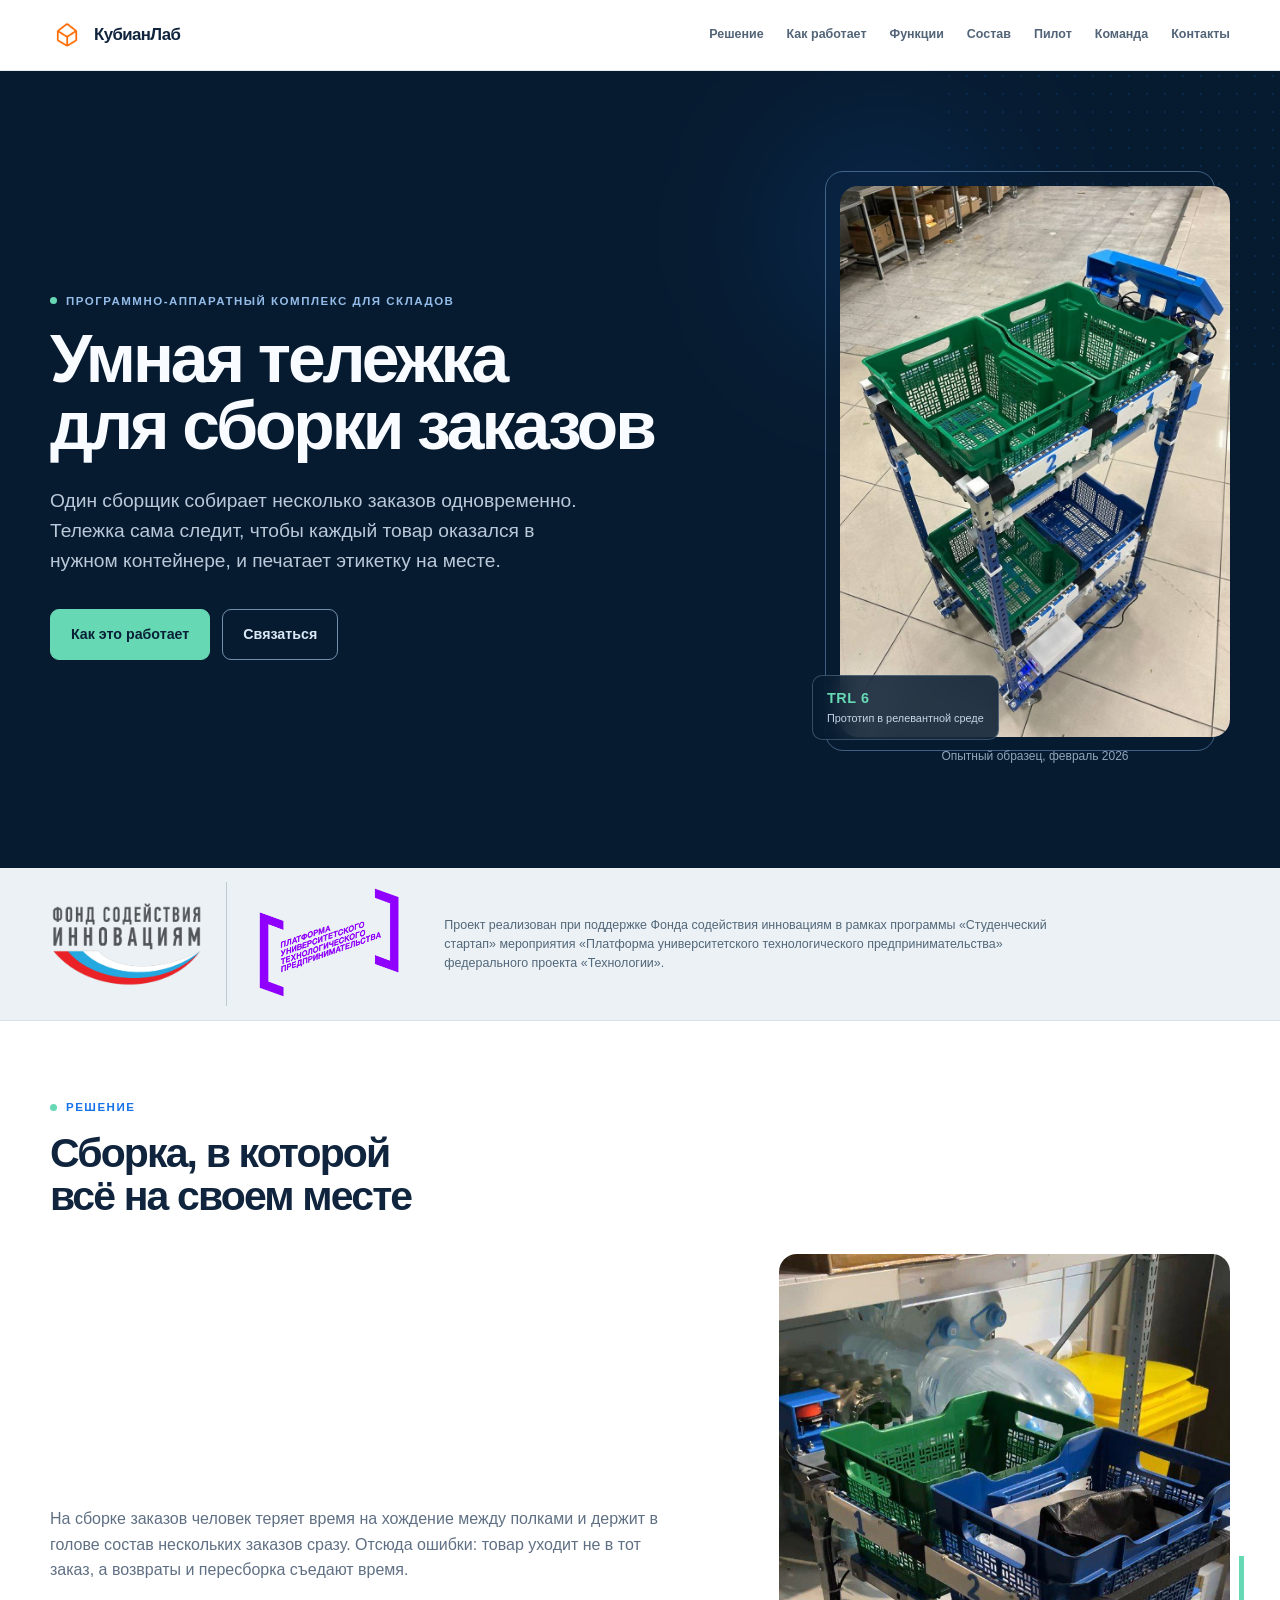
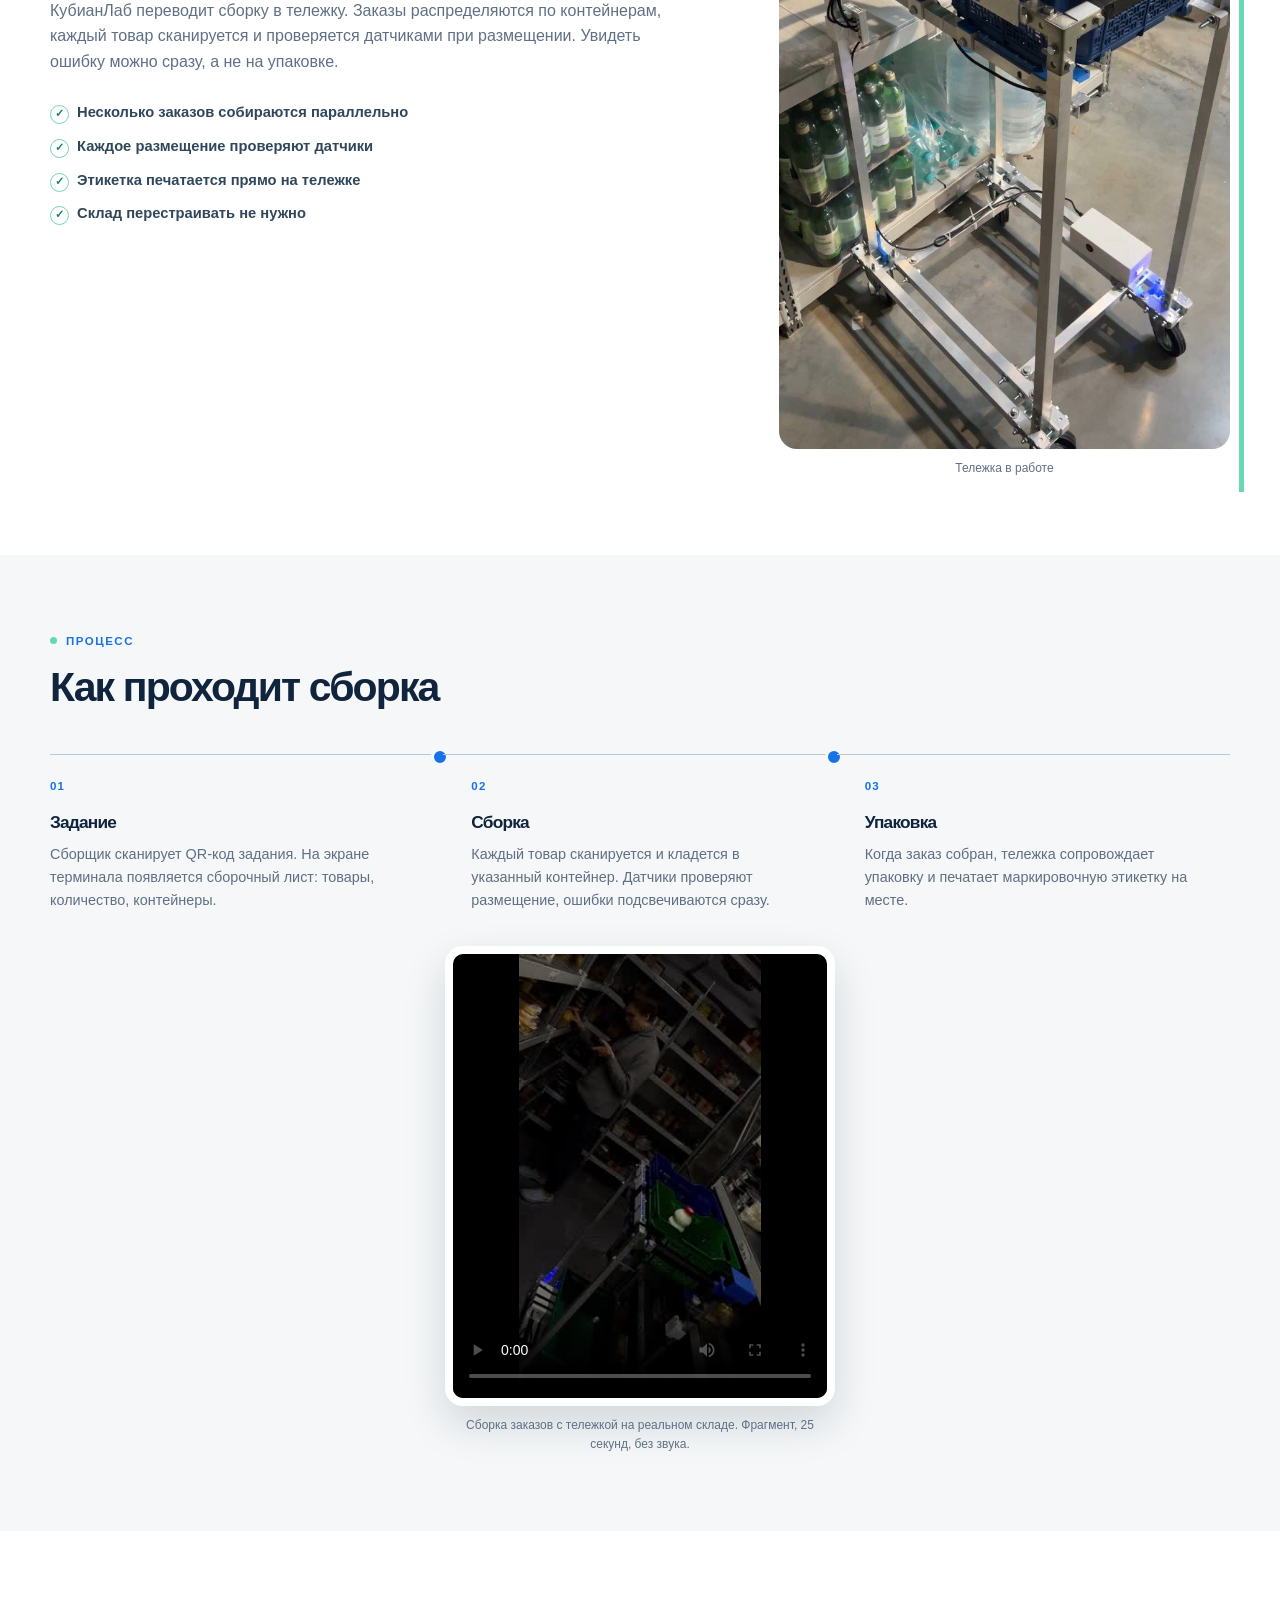
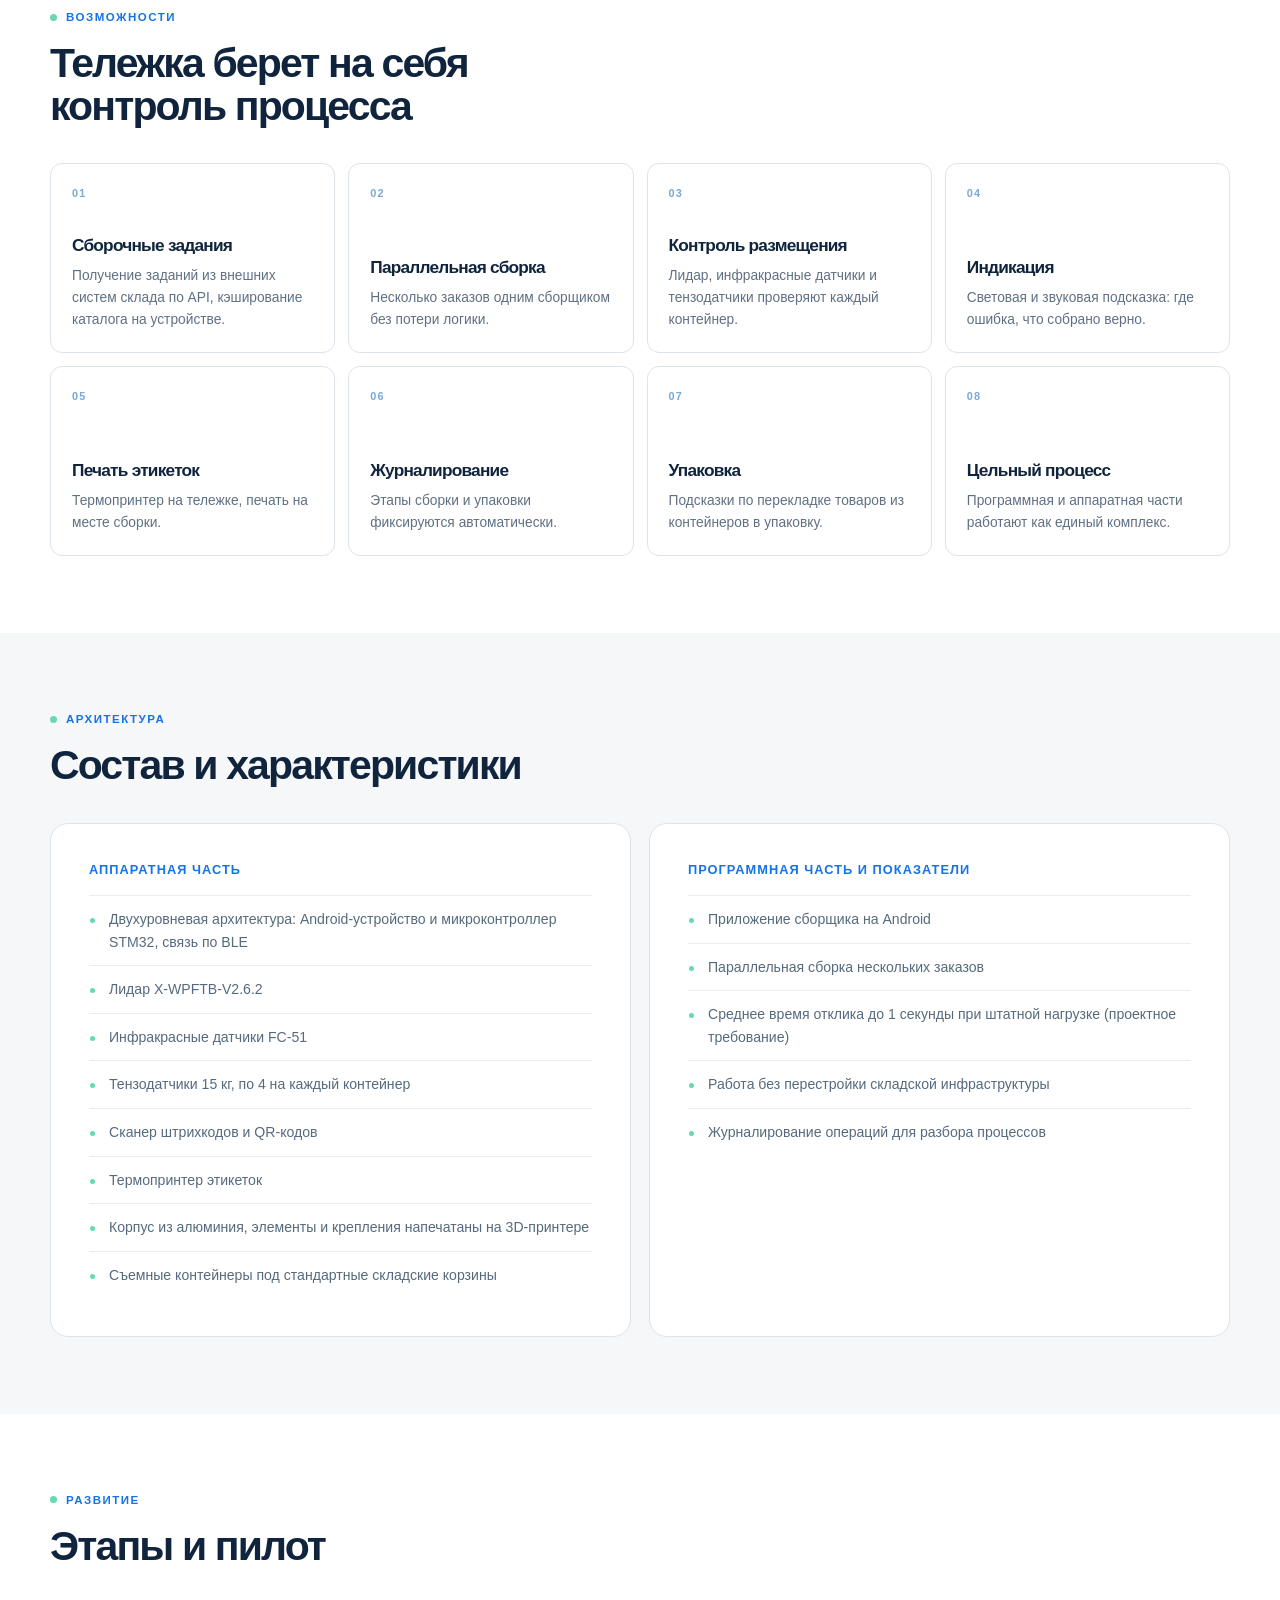
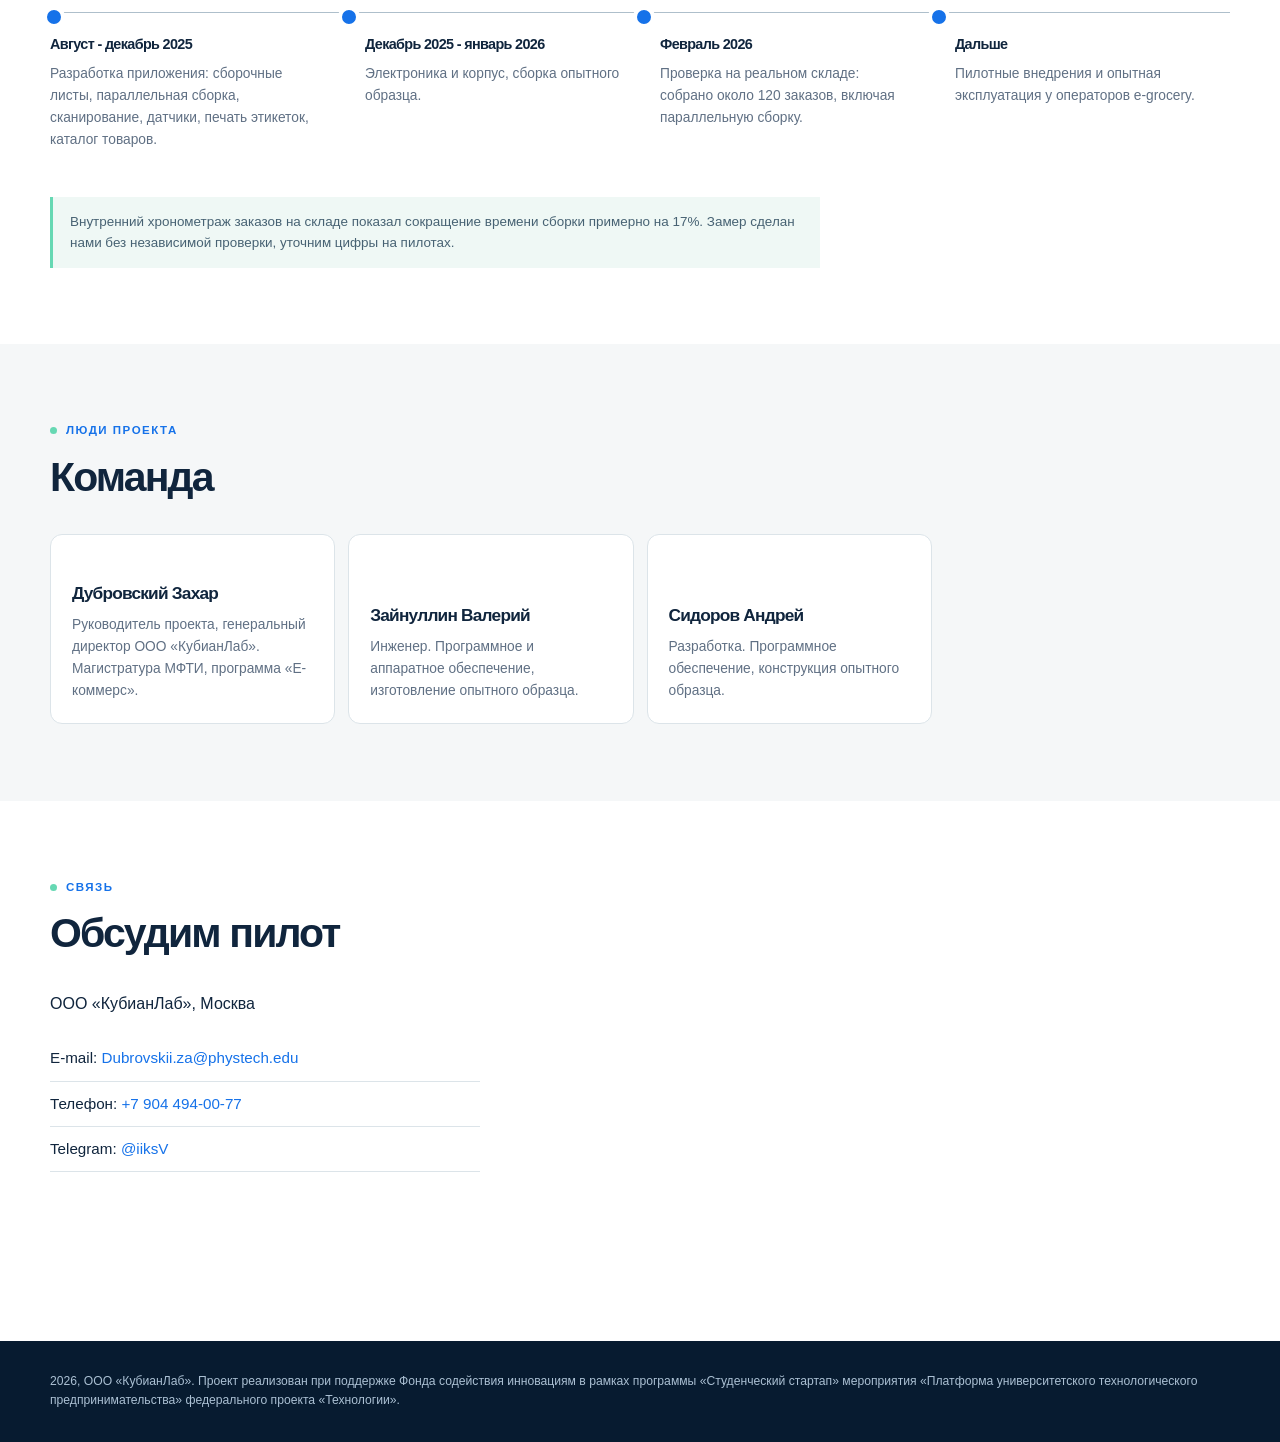
==== commit b95d61e5: "Add FSI and PUTP logos" ====
--- a/index.html
+++ b/index.html
@@ -53,9 +53,11 @@
     <div class="container support-inner">
       <div class="support-logos">
         <span class="support-logo">
-          <img src="assets/fasie-logo-candidate.png" alt="Фонд содействия инновациям">
+          <img src="assets/fasie-logo.png" alt="Фонд содействия инновациям">
         </span>
-        <span class="support-logo support-logo--text">Платформа университетского технологического предпринимательства</span>
+        <span class="support-logo support-logo--putp">
+          <img src="assets/putp-logo.png" alt="Платформа университетского технологического предпринимательства">
+        </span>
       </div>
       <p class="support-text">Проект реализован при поддержке Фонда содействия инновациям в рамках программы «Студенческий стартап» мероприятия «Платформа университетского технологического предпринимательства» федерального проекта «Технологии».</p>
     </div>
--- a/css/style.css
+++ b/css/style.css
@@ -45,14 +45,15 @@
 .hero figcaption { color: #91a5bb; }
 
 .support { background: #ebf1f4; border-bottom: 1px solid #d7e1e6; }
-.support-inner { align-items: center; display: flex; gap: 35px; padding-bottom: 21px; padding-top: 21px; }
-.support-logos { align-items: center; display: flex; flex: 0 0 auto; gap: 18px; }
+.support-inner { align-items: center; display: flex; gap: 35px; padding-bottom: 14px; padding-top: 14px; }
+.support-logos { align-items: center; display: flex; flex: 0 0 auto; gap: 23px; }
 .support-logo { align-items: center; display: flex; }
-.support-logo img { height: 52px; object-fit: contain; width: auto; }
-.support-logo--text { border-left: 1px solid #bdcad2; color: #455c70; font-size: .69rem; font-weight: 650; line-height: 1.35; max-width: 177px; padding-left: 18px; }
+.support-logo img { display: block; height: 86px; object-fit: contain; width: auto; }
+.support-logo--putp { border-left: 1px solid #bdcad2; padding-left: 23px; }
+.support-logo--putp img { height: 124px; }
 .support-text { color: #52677a; font-size: .78rem; line-height: 1.5; max-width: 640px; }
 
-.section { padding: clamp(66px, 9vw, 118px) 0; }
+.section { padding: clamp(56px, 6vw, 84px) 0; }
 .section-alt { background: var(--paper); }
 .solution-grid { align-items: center; display: grid; gap: clamp(38px, 8vw, 118px); grid-template-columns: 1fr .72fr; }
 .solution-text p { color: var(--muted); max-width: 620px; }
@@ -100,5 +101,5 @@
 .footer { background: var(--navy); color: #abc0d3; font-size: .76rem; padding: 31px 0; }
 
 @media (max-width: 900px) { .nav { display: none; } .hero-grid, .solution-grid { grid-template-columns: 1fr; } .hero-media { justify-self: start; width: min(80%, 410px); } .cards { grid-template-columns: repeat(2, 1fr); } .timeline { grid-template-columns: repeat(2, 1fr); } .timeline-item:nth-child(3) { padding-left: 0; } .specs-grid { grid-template-columns: 1fr; } .support-inner { align-items: flex-start; flex-direction: column; gap: 12px; } }
-@media (max-width: 560px) { .container { width: min(100% - 32px, 1180px); } h1 { font-size: 2.55rem; } h2 br { display: none; } .hero { padding-top: 58px; } .hero-media { width: calc(100% - 14px); } .hero-media img { height: 405px; } .hero-stamp { bottom: 20px; left: -10px; } .cards, .timeline, .steps { grid-template-columns: 1fr; } .card { min-height: 160px; } .steps { margin-top: 30px; } .steps li, .steps li:not(:first-child) { min-height: auto; padding: 20px 0 22px; } .steps li:not(:last-child)::after { bottom: -6px; left: -6px; right: auto; top: auto; } .timeline { margin-top: 28px; } .timeline-item, .timeline-item:not(:first-child), .timeline-item:nth-child(3) { min-height: auto; padding: 22px 0 25px; } .support-logos { align-items: flex-start; gap: 12px; } .support-logo--text { max-width: 160px; padding-left: 12px; } }
+@media (max-width: 560px) { .container { width: min(100% - 32px, 1180px); } h1 { font-size: 2.55rem; } h2 br { display: none; } .hero { padding-top: 58px; } .hero-media { width: calc(100% - 14px); } .hero-media img { height: 405px; } .hero-stamp { bottom: 20px; left: -10px; } .cards, .timeline, .steps { grid-template-columns: 1fr; } .card { min-height: 160px; } .steps { margin-top: 30px; } .steps li, .steps li:not(:first-child) { min-height: auto; padding: 20px 0 22px; } .steps li:not(:last-child)::after { bottom: -6px; left: -6px; right: auto; top: auto; } .timeline { margin-top: 28px; } .timeline-item, .timeline-item:not(:first-child), .timeline-item:nth-child(3) { min-height: auto; padding: 22px 0 25px; } .support-logos { align-items: center; gap: 12px; } .support-logo--putp { padding-left: 12px; } .support-logo img { height: 64px; } .support-logo--putp img { height: 90px; } }
 @media (prefers-reduced-motion: reduce) { html { scroll-behavior: auto; } .btn, .card { transition: none; } }
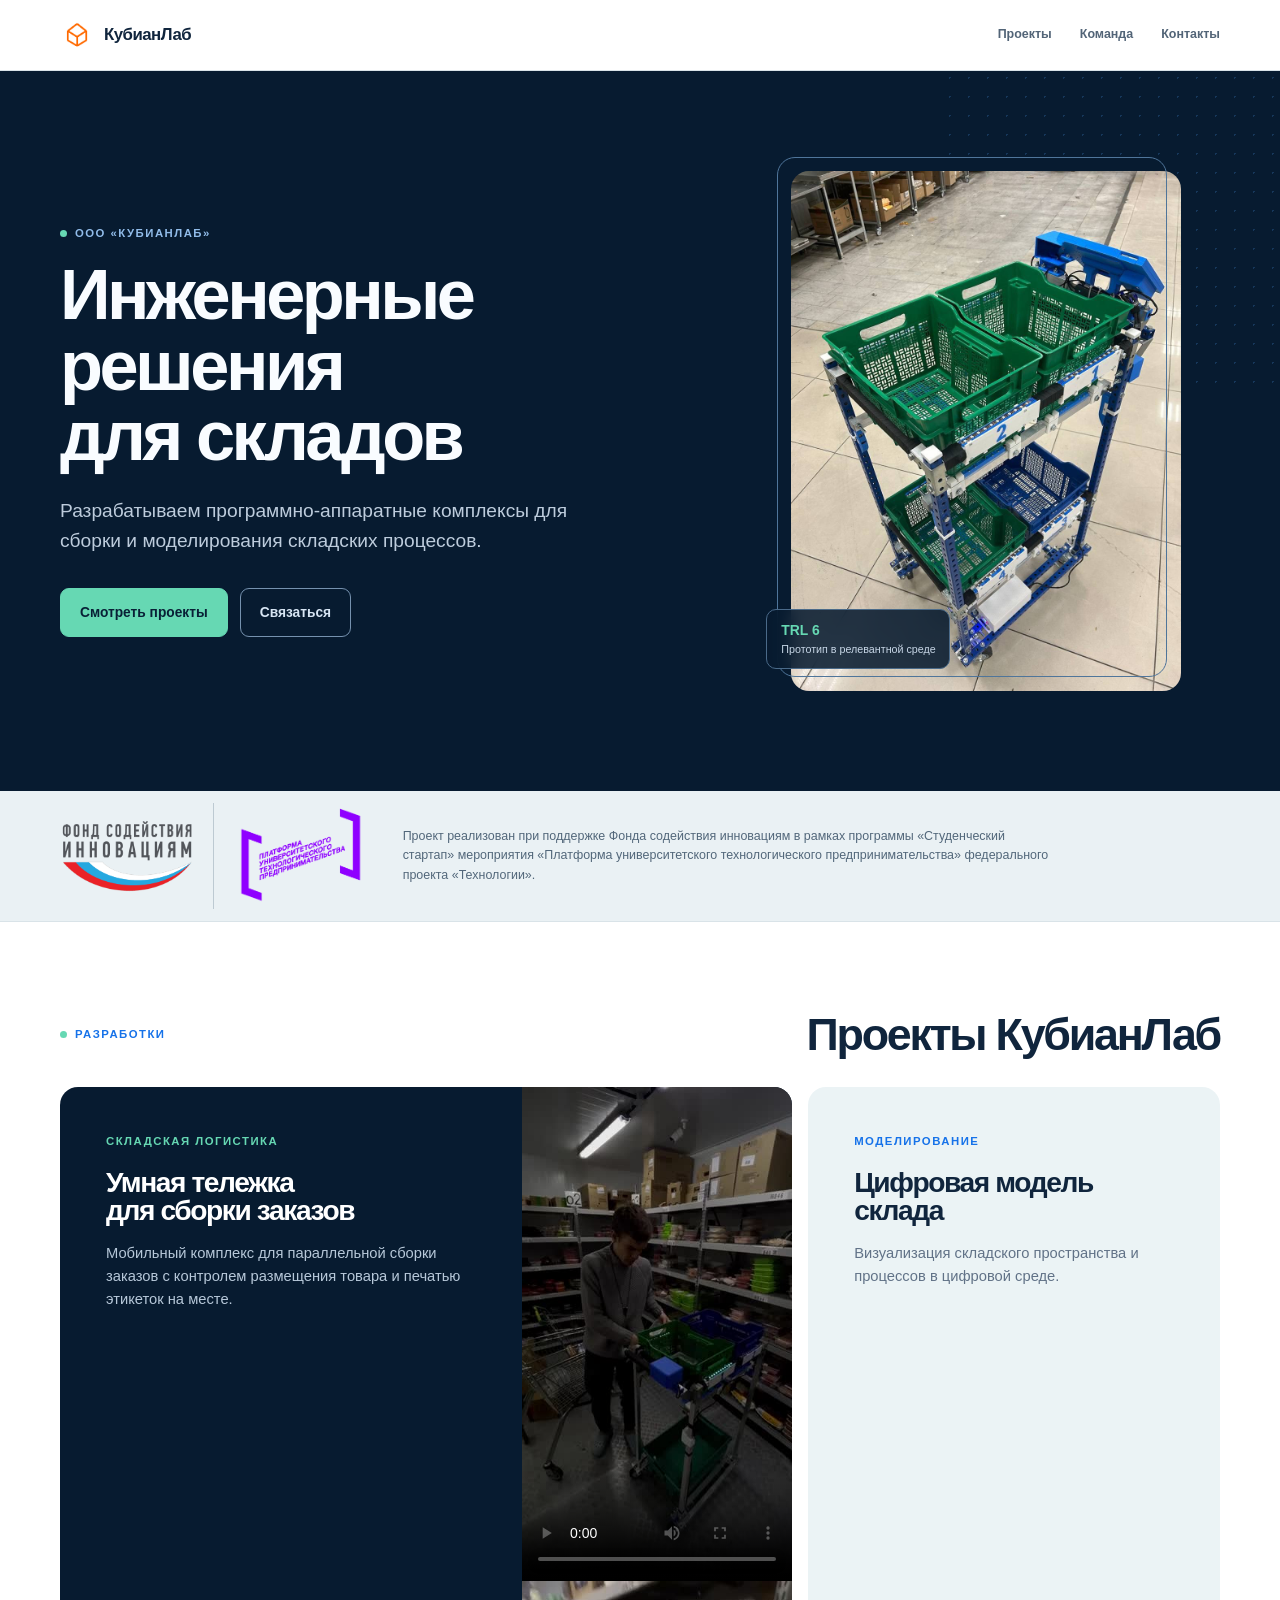
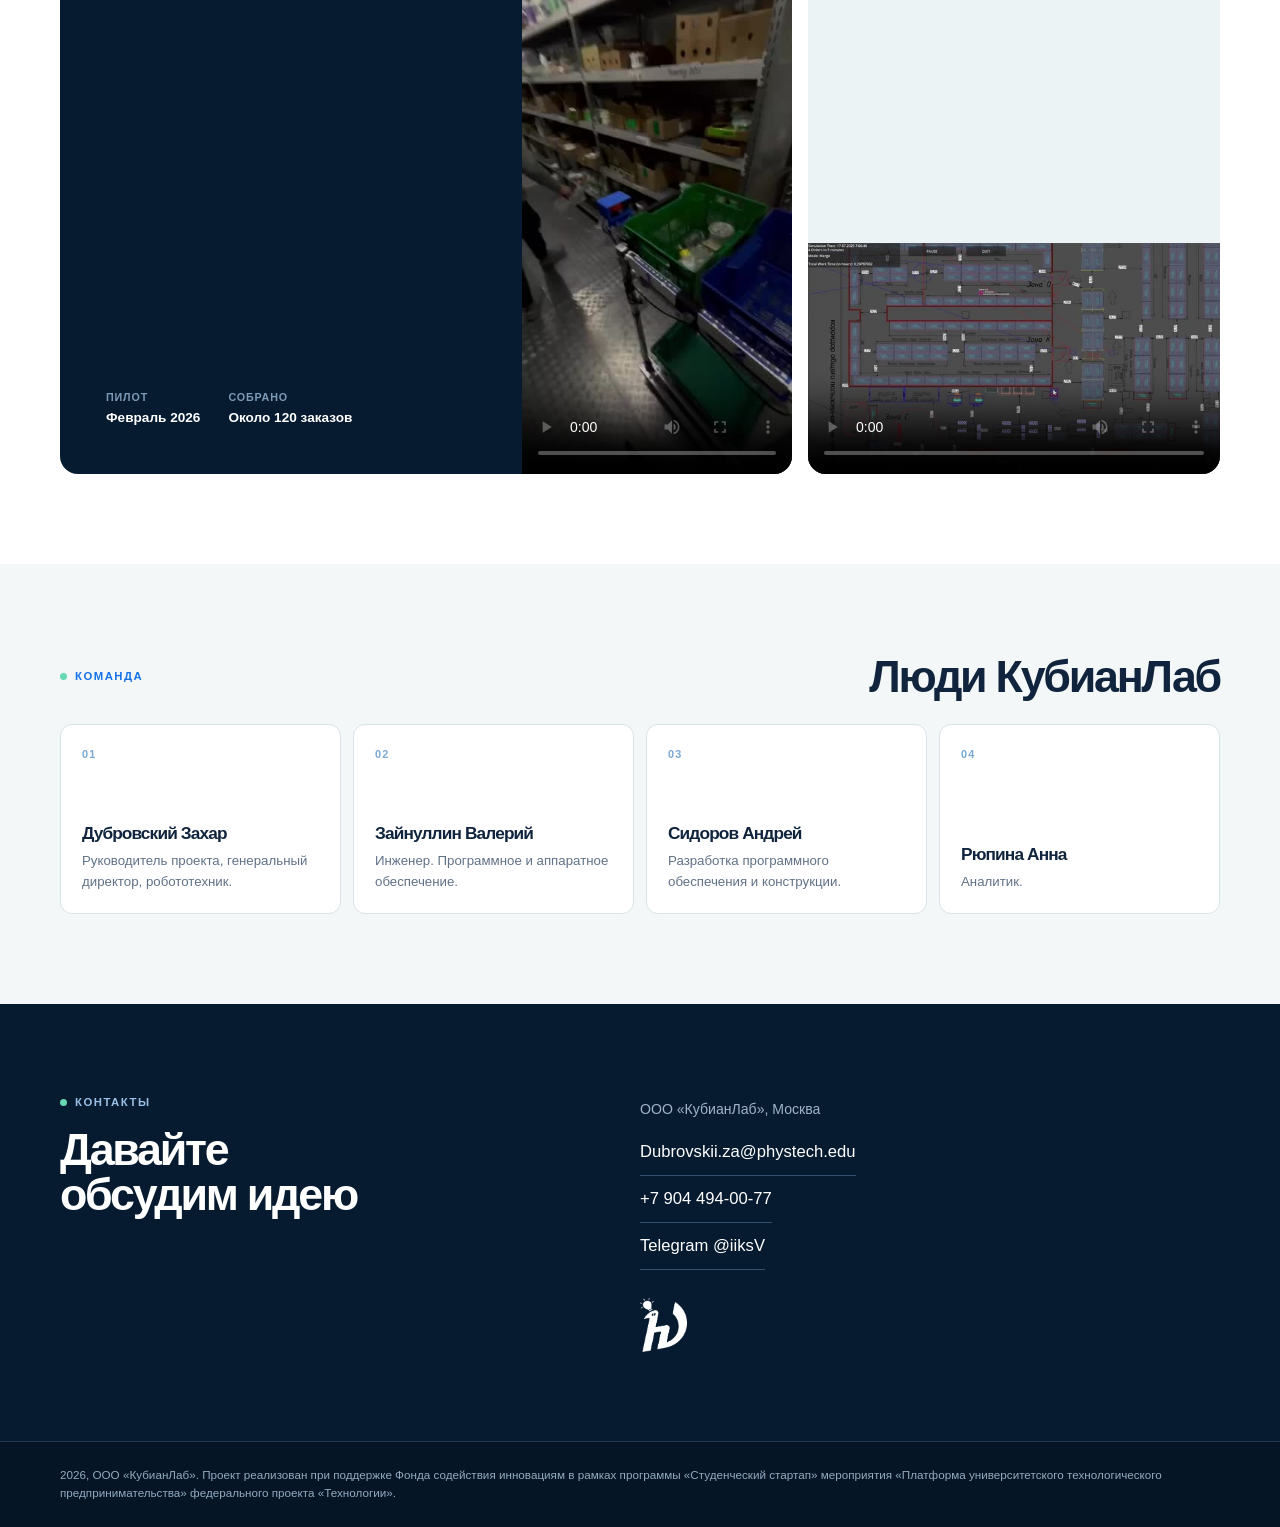
==== commit dfe1f490: "Create KubianLab company landing page" ====
--- a/index.html
+++ b/index.html
@@ -1,218 +1,131 @@
 <!DOCTYPE html>
 <html lang="ru">
 <head>
-<meta charset="utf-8">
-<meta name="viewport" content="width=device-width, initial-scale=1">
-<title>КубианЛаб. Умная тележка для сборки заказов</title>
-<meta name="description" content="Сборочная тележка с контролем размещения товаров: параллельная сборка нескольких заказов, датчики веса и положения, печать этикеток. Для складов и дарксторов.">
-<link rel="icon" href="assets/logo-kubianlab.png">
-<link rel="stylesheet" href="css/style.css">
+  <meta charset="utf-8">
+  <meta name="viewport" content="width=device-width, initial-scale=1">
+  <title>КубианЛаб. Инженерные решения для складов</title>
+  <meta name="description" content="ООО «КубианЛаб». Программно-аппаратные решения для складской логистики.">
+  <link rel="icon" href="assets/logo-kubianlab.png">
+  <link rel="stylesheet" href="css/style.css">
 </head>
 <body>
+  <header class="header">
+    <div class="container header-inner">
+      <a class="brand" href="#top">
+        <img src="assets/logo-kubianlab.png" alt="КубианЛаб" class="brand-logo">
+        <span>КубианЛаб</span>
+      </a>
+      <nav class="nav" aria-label="Основная навигация">
+        <a href="#projects">Проекты</a>
+        <a href="#team">Команда</a>
+        <a href="#contacts">Контакты</a>
+      </nav>
+    </div>
+  </header>
 
-<header class="header">
-  <div class="container header-inner">
-    <a class="brand" href="#top">
-      <img src="assets/logo-kubianlab.png" alt="КубианЛаб" class="brand-logo">
-      <span>КубианЛаб</span>
-    </a>
-    <nav class="nav" aria-label="Основная навигация">
-      <a href="#solution">Решение</a>
-      <a href="#how">Как работает</a>
-      <a href="#features">Функции</a>
-      <a href="#specs">Состав</a>
-      <a href="#pilot">Пилот</a>
-      <a href="#team">Команда</a>
-      <a href="#contacts">Контакты</a>
-    </nav>
-  </div>
-</header>
+  <main id="top">
+    <section class="hero">
+      <div class="container hero-grid">
+        <div class="hero-text">
+          <p class="kicker"><span></span>ООО «КубианЛаб»</p>
+          <h1>Инженерные решения<br>для складов</h1>
+          <p class="lead">Разрабатываем программно-аппаратные комплексы для сборки и моделирования складских процессов.</p>
+          <div class="hero-actions">
+            <a class="btn" href="#projects">Смотреть проекты</a>
+            <a class="btn btn-ghost" href="#contacts">Связаться</a>
+          </div>
+        </div>
+        <figure class="hero-media">
+          <img src="assets/trolley-1.jpg" alt="Сборочная тележка КубианЛаб" loading="eager">
+          <div class="hero-stamp"><span>TRL 6</span><small>Прототип в релевантной среде</small></div>
+        </figure>
+      </div>
+    </section>
 
-<main id="top">
+    <section class="support" aria-label="Поддержка проекта">
+      <div class="container support-inner">
+        <div class="support-logos">
+          <img src="assets/fasie-logo.png" alt="Фонд содействия инновациям">
+          <img src="assets/putp-logo.png" alt="Платформа университетского технологического предпринимательства">
+        </div>
+        <p>Проект реализован при поддержке Фонда содействия инновациям в рамках программы «Студенческий стартап» мероприятия «Платформа университетского технологического предпринимательства» федерального проекта «Технологии».</p>
+      </div>
+    </section>
 
-  <section class="hero">
-    <div class="container hero-grid">
-      <div class="hero-text">
-        <p class="kicker"><span></span>Программно-аппаратный комплекс для складов</p>
-        <h1>Умная тележка<br>для сборки заказов</h1>
-        <p class="lead">Один сборщик собирает несколько заказов одновременно. Тележка сама следит, чтобы каждый товар оказался в нужном контейнере, и печатает этикетку на месте.</p>
-        <div class="hero-actions">
-          <a class="btn" href="#how">Как это работает</a>
-          <a class="btn btn-ghost" href="#contacts">Связаться</a>
+    <section id="projects" class="section projects">
+      <div class="container">
+        <div class="section-heading">
+          <p class="eyebrow">Разработки</p>
+          <h2>Проекты КубианЛаб</h2>
+        </div>
+        <div class="project-grid">
+          <article class="project-card project-card--trolley">
+            <div class="project-copy">
+              <p class="project-tag">Складская логистика</p>
+              <h3>Умная тележка<br>для сборки заказов</h3>
+              <p>Мобильный комплекс для параллельной сборки заказов с контролем размещения товара и печатью этикеток на месте.</p>
+              <dl class="project-facts">
+                <div><dt>Пилот</dt><dd>Февраль 2026</dd></div>
+                <div><dt>Собрано</dt><dd>Около 120 заказов</dd></div>
+              </dl>
+            </div>
+            <div class="trolley-clips" aria-label="Видео работы тележки">
+              <video controls preload="metadata" poster="assets/trolley-picking-poster.jpg">
+                <source src="assets/trolley-picking.mp4" type="video/mp4">
+              </video>
+              <video controls preload="metadata" poster="assets/trolley-route-poster.jpg">
+                <source src="assets/trolley-route.mp4" type="video/mp4">
+              </video>
+            </div>
+          </article>
+          <article class="project-card project-card--model">
+            <div class="project-copy">
+              <p class="project-tag">Моделирование</p>
+              <h3>Цифровая модель<br>склада</h3>
+              <p>Визуализация складского пространства и процессов в цифровой среде.</p>
+            </div>
+            <video controls preload="metadata" poster="assets/warehouse-model-poster.jpg" class="model-video">
+              <source src="assets/warehouse-model.mp4" type="video/mp4">
+            </video>
+          </article>
         </div>
       </div>
-      <figure class="hero-media">
-        <img src="assets/trolley-1.jpg" alt="Сборочная тележка КубианЛаб" loading="eager">
-        <div class="hero-stamp"><span>TRL 6</span><small>Прототип в релевантной среде</small></div>
-        <figcaption>Опытный образец, февраль 2026</figcaption>
-      </figure>
-    </div>
-  </section>
+    </section>
 
-  <section class="support" aria-label="Поддержка">
-    <div class="container support-inner">
-      <div class="support-logos">
-        <span class="support-logo">
-          <img src="assets/fasie-logo.png" alt="Фонд содействия инновациям">
-        </span>
-        <span class="support-logo support-logo--putp">
-          <img src="assets/putp-logo.png" alt="Платформа университетского технологического предпринимательства">
-        </span>
-      </div>
-      <p class="support-text">Проект реализован при поддержке Фонда содействия инновациям в рамках программы «Студенческий стартап» мероприятия «Платформа университетского технологического предпринимательства» федерального проекта «Технологии».</p>
-    </div>
-  </section>
-
-  <section id="solution" class="section">
-    <div class="container">
-      <p class="eyebrow">Решение</p>
-      <h2>Сборка, в которой<br>всё на своем месте</h2>
-      <div class="solution-grid">
-        <div class="solution-text">
-          <p>На сборке заказов человек теряет время на хождение между полками и держит в голове состав нескольких заказов сразу. Отсюда ошибки: товар уходит не в тот заказ, а возвраты и пересборка съедают время.</p>
-          <p>КубианЛаб переводит сборку в тележку. Заказы распределяются по контейнерам, каждый товар сканируется и проверяется датчиками при размещении. Увидеть ошибку можно сразу, а не на упаковке.</p>
-          <ul class="checklist">
-            <li>Несколько заказов собираются параллельно</li>
-            <li>Каждое размещение проверяют датчики</li>
-            <li>Этикетка печатается прямо на тележке</li>
-            <li>Склад перестраивать не нужно</li>
-          </ul>
+    <section id="team" class="section section-alt">
+      <div class="container">
+        <div class="section-heading compact-heading">
+          <p class="eyebrow">Команда</p>
+          <h2>Люди КубианЛаб</h2>
         </div>
-        <figure class="solution-media">
-          <img src="assets/trolley-2.jpg" alt="Тележка КубианЛаб" loading="lazy">
-          <figcaption>Тележка в работе</figcaption>
-        </figure>
-      </div>
-    </div>
-  </section>
-
-  <section id="how" class="section section-alt">
-    <div class="container">
-      <p class="eyebrow">Процесс</p>
-      <h2>Как проходит сборка</h2>
-      <ol class="steps">
-        <li>
-          <span class="step-number">01</span><h3>Задание</h3>
-          <p>Сборщик сканирует QR-код задания. На экране терминала появляется сборочный лист: товары, количество, контейнеры.</p>
-        </li>
-        <li>
-          <span class="step-number">02</span><h3>Сборка</h3>
-          <p>Каждый товар сканируется и кладется в указанный контейнер. Датчики проверяют размещение, ошибки подсвечиваются сразу.</p>
-        </li>
-        <li>
-          <span class="step-number">03</span><h3>Упаковка</h3>
-          <p>Когда заказ собран, тележка сопровождает упаковку и печатает маркировочную этикетку на месте.</p>
-        </li>
-      </ol>
-
-      <figure class="video">
-        <video controls preload="metadata" poster="assets/warehouse-poster.jpg" width="720">
-          <source src="assets/warehouse.mp4" type="video/mp4">
-          Ваш браузер не поддерживает встроенное видео.
-        </video>
-        <figcaption>Сборка заказов с тележкой на реальном складе. Фрагмент, 25 секунд, без звука.</figcaption>
-      </figure>
-    </div>
-  </section>
-
-  <section id="features" class="section">
-    <div class="container">
-      <p class="eyebrow">Возможности</p>
-      <h2>Тележка берет на себя<br>контроль процесса</h2>
-      <div class="cards cards-4">
-        <div class="card"><span class="card-index">01</span><h3>Сборочные задания</h3><p>Получение заданий из внешних систем склада по API, кэширование каталога на устройстве.</p></div>
-        <div class="card"><span class="card-index">02</span><h3>Параллельная сборка</h3><p>Несколько заказов одним сборщиком без потери логики.</p></div>
-        <div class="card"><span class="card-index">03</span><h3>Контроль размещения</h3><p>Лидар, инфракрасные датчики и тензодатчики проверяют каждый контейнер.</p></div>
-        <div class="card"><span class="card-index">04</span><h3>Индикация</h3><p>Световая и звуковая подсказка: где ошибка, что собрано верно.</p></div>
-        <div class="card"><span class="card-index">05</span><h3>Печать этикеток</h3><p>Термопринтер на тележке, печать на месте сборки.</p></div>
-        <div class="card"><span class="card-index">06</span><h3>Журналирование</h3><p>Этапы сборки и упаковки фиксируются автоматически.</p></div>
-        <div class="card"><span class="card-index">07</span><h3>Упаковка</h3><p>Подсказки по перекладке товаров из контейнеров в упаковку.</p></div>
-        <div class="card"><span class="card-index">08</span><h3>Цельный процесс</h3><p>Программная и аппаратная части работают как единый комплекс.</p></div>
-      </div>
-    </div>
-  </section>
-
-  <section id="specs" class="section section-alt">
-    <div class="container">
-      <p class="eyebrow">Архитектура</p>
-      <h2>Состав и характеристики</h2>
-      <div class="specs-grid">
-        <div>
-          <h3>Аппаратная часть</h3>
-          <ul>
-            <li>Двухуровневая архитектура: Android-устройство и микроконтроллер STM32, связь по BLE</li>
-            <li>Лидар X-WPFTB-V2.6.2</li>
-            <li>Инфракрасные датчики FC-51</li>
-            <li>Тензодатчики 15 кг, по 4 на каждый контейнер</li>
-            <li>Сканер штрихкодов и QR-кодов</li>
-            <li>Термопринтер этикеток</li>
-            <li>Корпус из алюминия, элементы и крепления напечатаны на 3D-принтере</li>
-            <li>Съемные контейнеры под стандартные складские корзины</li>
-          </ul>
-        </div>
-        <div>
-          <h3>Программная часть и показатели</h3>
-          <ul>
-            <li>Приложение сборщика на Android</li>
-            <li>Параллельная сборка нескольких заказов</li>
-            <li>Среднее время отклика до 1 секунды при штатной нагрузке (проектное требование)</li>
-            <li>Работа без перестройки складской инфраструктуры</li>
-            <li>Журналирование операций для разбора процессов</li>
-          </ul>
+        <div class="team-grid">
+          <article><span>01</span><h3>Дубровский Захар</h3><p>Руководитель проекта, генеральный директор, робототехник.</p></article>
+          <article><span>02</span><h3>Зайнуллин Валерий</h3><p>Инженер. Программное и аппаратное обеспечение.</p></article>
+          <article><span>03</span><h3>Сидоров Андрей</h3><p>Разработка программного обеспечения и конструкции.</p></article>
+          <article><span>04</span><h3>Рюпина Анна</h3><p>Аналитик.</p></article>
         </div>
       </div>
-    </div>
-  </section>
+    </section>
 
-  <section id="pilot" class="section">
-    <div class="container">
-      <p class="eyebrow">Развитие</p>
-      <h2>Этапы и пилот</h2>
-      <div class="timeline">
-        <div class="timeline-item"><h3>Август - декабрь 2025</h3><p>Разработка приложения: сборочные листы, параллельная сборка, сканирование, датчики, печать этикеток, каталог товаров.</p></div>
-        <div class="timeline-item"><h3>Декабрь 2025 - январь 2026</h3><p>Электроника и корпус, сборка опытного образца.</p></div>
-        <div class="timeline-item"><h3>Февраль 2026</h3><p>Проверка на реальном складе: собрано около 120 заказов, включая параллельную сборку.</p></div>
-        <div class="timeline-item"><h3>Дальше</h3><p>Пилотные внедрения и опытная эксплуатация у операторов e-grocery.</p></div>
+    <section id="contacts" class="section contacts-section">
+      <div class="container contacts-grid">
+        <div>
+          <p class="eyebrow">Контакты</p>
+          <h2>Давайте<br>обсудим идею</h2>
+        </div>
+        <div class="contact-list">
+          <p>ООО «КубианЛаб», Москва</p>
+          <a href="mailto:Dubrovskii.za@phystech.edu">Dubrovskii.za@phystech.edu</a>
+          <a href="tel:+79044940077">+7 904 494-00-77</a>
+          <a href="https://t.me/iiksV">Telegram @iiksV</a>
+          <img src="assets/fasie-logo-candidate.png" alt="Фонд содействия инновациям" class="contacts-fasie">
+        </div>
       </div>
-      <p class="note">Внутренний хронометраж заказов на складе показал сокращение времени сборки примерно на 17%. Замер сделан нами без независимой проверки, уточним цифры на пилотах.</p>
-    </div>
-  </section>
+    </section>
+  </main>
 
-  <section id="team" class="section section-alt">
-    <div class="container">
-      <p class="eyebrow">Люди проекта</p>
-      <h2>Команда</h2>
-      <div class="cards cards-3">
-        <div class="card"><h3>Дубровский Захар</h3><p>Руководитель проекта, генеральный директор ООО «КубианЛаб». Магистратура МФТИ, программа «Е-коммерс».</p></div>
-        <div class="card"><h3>Зайнуллин Валерий</h3><p>Инженер. Программное и аппаратное обеспечение, изготовление опытного образца.</p></div>
-        <div class="card"><h3>Сидоров Андрей</h3><p>Разработка. Программное обеспечение, конструкция опытного образца.</p></div>
-      </div>
-    </div>
-  </section>
-
-  <section id="contacts" class="section">
-    <div class="container">
-      <p class="eyebrow">Связь</p>
-      <h2>Обсудим пилот</h2>
-      <p>ООО «КубианЛаб», Москва</p>
-      <ul class="contacts">
-        <li>E-mail: <a href="mailto:Dubrovskii.za@phystech.edu">Dubrovskii.za@phystech.edu</a></li>
-        <li>Телефон: <a href="tel:+79044940077">+7 904 494-00-77</a></li>
-        <li>Telegram: <a href="https://t.me/iiksV">@iiksV</a></li>
-      </ul>
-      <div class="contacts-support">
-        <img src="assets/fasie-logo-candidate.png" alt="Фонд содействия инновациям">
-      </div>
-    </div>
-  </section>
-
-</main>
-
-<footer class="footer">
-  <div class="container">
-    <p>2026, ООО «КубианЛаб». Проект реализован при поддержке Фонда содействия инновациям в рамках программы «Студенческий стартап» мероприятия «Платформа университетского технологического предпринимательства» федерального проекта «Технологии».</p>
-  </div>
-</footer>
-
+  <footer class="footer">
+    <div class="container"><p>2026, ООО «КубианЛаб». Проект реализован при поддержке Фонда содействия инновациям в рамках программы «Студенческий стартап» мероприятия «Платформа университетского технологического предпринимательства» федерального проекта «Технологии».</p></div>
+  </footer>
 </body>
 </html>
--- a/css/style.css
+++ b/css/style.css
@@ -1,105 +1,89 @@
-:root { --ink: #10253d; --navy: #071b30; --blue: #1672e9; --mint: #66d8b3; --paper: #f5f7f8; --line: #dce4e9; --muted: #607084; --radius: 18px; }
+:root { --ink: #10253d; --navy: #071b30; --blue: #1672e9; --mint: #66d8b3; --paper: #f4f7f8; --line: #d9e3e8; --muted: #617287; --radius: 18px; }
 * { box-sizing: border-box; margin: 0; padding: 0; }
 html { scroll-behavior: smooth; }
-body { background: #fff; color: var(--ink); font-family: Inter, ui-sans-serif, -apple-system, BlinkMacSystemFont, "Segoe UI", sans-serif; font-size: 16px; line-height: 1.6; }
-.container { width: min(1180px, calc(100% - 48px)); margin: 0 auto; }
-h1, h2, h3 { font-weight: 700; letter-spacing: -0.045em; }
-h1 { font-size: clamp(2.55rem, 5.3vw, 5.25rem); line-height: .98; }
-h2 { font-size: clamp(2rem, 3.2vw, 3.5rem); line-height: 1.04; margin-bottom: 36px; }
-h3 { font-size: 1.08rem; line-height: 1.2; margin-bottom: 10px; }
-a { color: var(--blue); text-decoration: none; }
-a:hover { text-decoration: underline; }
-a:focus-visible { outline: 3px solid var(--mint); outline-offset: 4px; border-radius: 3px; }
-section[id] { scroll-margin-top: 76px; }
-.eyebrow, .kicker { align-items: center; color: var(--blue); display: flex; font-size: .72rem; font-weight: 750; gap: 9px; letter-spacing: .13em; margin-bottom: 16px; text-transform: uppercase; }
-.eyebrow::before, .kicker span { background: var(--mint); border-radius: 50%; content: ""; display: inline-block; height: 7px; width: 7px; }
+body { color: var(--ink); font-family: Inter, ui-sans-serif, -apple-system, BlinkMacSystemFont, "Segoe UI", sans-serif; line-height: 1.55; }
+.container { margin: auto; width: min(1160px, calc(100% - 48px)); }
+a { color: inherit; text-decoration: none; }
+a:focus-visible { outline: 3px solid var(--mint); outline-offset: 4px; }
+section[id] { scroll-margin-top: 75px; }
+h1, h2, h3 { letter-spacing: -.05em; line-height: 1; }
+h1 { font-size: clamp(2.7rem, 5.5vw, 5.8rem); }
+h2 { font-size: clamp(2rem, 3.5vw, 3.7rem); }
+h3 { font-size: clamp(1.45rem, 2.2vw, 2.35rem); }
+.kicker, .eyebrow, .project-tag { align-items: center; color: var(--blue); display: flex; font-size: .71rem; font-weight: 800; gap: 8px; letter-spacing: .13em; text-transform: uppercase; }
+.kicker span, .eyebrow::before { background: var(--mint); border-radius: 50%; content: ""; height: 7px; width: 7px; }
 
-.header { background: rgba(255,255,255,.92); border-bottom: 1px solid rgba(220,228,233,.72); backdrop-filter: blur(12px); position: sticky; top: 0; z-index: 10; }
+.header { background: rgba(255,255,255,.92); border-bottom: 1px solid var(--line); backdrop-filter: blur(10px); position: sticky; top: 0; z-index: 10; }
 .header-inner { align-items: center; display: flex; height: 70px; justify-content: space-between; }
-.brand { align-items: center; color: var(--ink); display: flex; font-size: 1.05rem; font-weight: 750; gap: 10px; letter-spacing: -.035em; }
-.brand:hover { text-decoration: none; }
+.brand { align-items: center; display: flex; font-size: 1.05rem; font-weight: 750; gap: 10px; letter-spacing: -.03em; }
 .brand-logo { border-radius: 9px; height: 34px; width: 34px; }
-.nav { display: flex; gap: 23px; }
-.nav a { color: #526477; font-size: .78rem; font-weight: 650; }
-.nav a:hover { color: var(--blue); text-decoration: none; }
+.nav { display: flex; gap: 28px; }
+.nav a { color: #526477; font-size: .78rem; font-weight: 700; }
+.nav a:hover { color: var(--blue); }
 
-.hero { background: var(--navy); color: #f8fbff; overflow: hidden; padding: clamp(62px, 9vw, 118px) 0 clamp(58px, 8vw, 104px); position: relative; }
-.hero::before { background: radial-gradient(circle, rgba(22,114,233,.32) 0 1px, transparent 1.5px); background-size: 18px 18px; content: ""; height: 440px; opacity: .5; position: absolute; right: -100px; top: -130px; width: 440px; }
-.hero::after { background: #125dc1; border-radius: 50%; content: ""; filter: blur(80px); height: 200px; opacity: .25; position: absolute; right: 23%; top: 8%; width: 200px; }
-.hero-grid { align-items: center; display: grid; gap: clamp(36px, 7vw, 100px); grid-template-columns: 1.08fr .76fr; position: relative; z-index: 1; }
-.hero .kicker { color: #94bce8; }
-.hero .kicker span { background: var(--mint); }
-.lead { color: #bac9d9; font-size: clamp(1.04rem, 1.5vw, 1.22rem); line-height: 1.55; margin: 27px 0 34px; max-width: 550px; }
-.hero-actions { display: flex; flex-wrap: wrap; gap: 12px; }
-.btn { background: var(--mint); border: 1px solid var(--mint); border-radius: 9px; color: #092036; display: inline-block; font-size: .89rem; font-weight: 750; padding: 13px 20px; transition: background .2s, transform .2s; }
-.btn:hover { background: #8aebcd; text-decoration: none; transform: translateY(-2px); }
-.btn-ghost { background: transparent; border-color: #7190ac; color: #dbe8f5; }
-.btn-ghost:hover { background: rgba(255,255,255,.08); color: #fff; }
-.hero-media { justify-self: end; margin: 0; position: relative; width: min(100%, 390px); }
-.hero-media::before { border: 1px solid rgba(135,188,238,.43); border-radius: var(--radius); content: ""; inset: -15px 15px 15px -15px; position: absolute; }
-.hero-media img { border-radius: var(--radius); display: block; height: clamp(410px, 43vw, 555px); object-fit: cover; object-position: 50% 45%; position: relative; width: 100%; }
-.hero-stamp { backdrop-filter: blur(12px); background: rgba(7,27,48,.84); border: 1px solid rgba(180,214,244,.27); border-radius: 10px; bottom: 26px; color: #fff; display: flex; flex-direction: column; left: -28px; padding: 11px 14px; position: absolute; }
-.hero-stamp span { color: var(--mint); font-size: .9rem; font-weight: 800; letter-spacing: .04em; }
-.hero-stamp small { color: #c7d6e6; font-size: .68rem; }
-figure figcaption { color: var(--muted); font-size: .75rem; margin-top: 10px; text-align: center; }
-.hero figcaption { color: #91a5bb; }
+.hero { background: var(--navy); color: #f9fcff; overflow: hidden; padding: clamp(60px, 8vw, 100px) 0; position: relative; }
+.hero::after { background-image: radial-gradient(rgba(73,149,231,.42) 1px, transparent 1px); background-size: 19px 19px; content: ""; height: 380px; opacity: .55; position: absolute; right: -40px; top: -60px; width: 380px; }
+.hero-grid { align-items: center; display: grid; gap: clamp(40px, 8vw, 120px); grid-template-columns: 1.1fr .75fr; position: relative; z-index: 1; }
+.hero .kicker { color: #91bce9; margin-bottom: 18px; }
+.lead { color: #bdccdc; font-size: clamp(1.04rem, 1.5vw, 1.25rem); margin: 25px 0 32px; max-width: 530px; }
+.hero-actions { display: flex; gap: 12px; }
+.btn { background: var(--mint); border: 1px solid var(--mint); border-radius: 9px; color: #092036; font-size: .86rem; font-weight: 800; padding: 13px 19px; }
+.btn:hover { background: #95ebd0; }
+.btn-ghost { background: transparent; border-color: #7591ae; color: #d7e5f3; }
+.hero-media { margin: 0; position: relative; width: min(100%, 390px); }
+.hero-media::before { border: 1px solid #4f759a; border-radius: var(--radius); content: ""; inset: -14px 14px 14px -14px; position: absolute; }
+.hero-media img { border-radius: var(--radius); display: block; height: clamp(410px, 43vw, 520px); object-fit: cover; width: 100%; }
+.hero-stamp { backdrop-filter: blur(8px); background: rgba(7,27,48,.87); border: 1px solid #4a6a89; border-radius: 10px; bottom: 22px; display: grid; left: -25px; padding: 10px 14px; position: absolute; }
+.hero-stamp span { color: var(--mint); font-size: .87rem; font-weight: 800; }
+.hero-stamp small { color: #c7d6e6; font-size: .67rem; }
 
-.support { background: #ebf1f4; border-bottom: 1px solid #d7e1e6; }
-.support-inner { align-items: center; display: flex; gap: 35px; padding-bottom: 14px; padding-top: 14px; }
-.support-logos { align-items: center; display: flex; flex: 0 0 auto; gap: 23px; }
-.support-logo { align-items: center; display: flex; }
-.support-logo img { display: block; height: 86px; object-fit: contain; width: auto; }
-.support-logo--putp { border-left: 1px solid #bdcad2; padding-left: 23px; }
-.support-logo--putp img { height: 124px; }
-.support-text { color: #52677a; font-size: .78rem; line-height: 1.5; max-width: 640px; }
+.support { background: #eaf1f4; border-bottom: 1px solid var(--line); }
+.support-inner { align-items: center; display: flex; gap: 34px; padding: 12px 0; }
+.support-logos { align-items: center; display: flex; flex: 0 0 auto; gap: 19px; }
+.support-logos img { display: block; height: 75px; object-fit: contain; width: auto; }
+.support-logos img + img { border-left: 1px solid #bdcad2; height: 106px; padding-left: 19px; }
+.support p { color: #52677a; font-size: .78rem; max-width: 650px; }
 
-.section { padding: clamp(56px, 6vw, 84px) 0; }
+.section { padding: clamp(56px, 7vw, 90px) 0; }
+.section-heading { align-items: end; display: flex; justify-content: space-between; margin-bottom: 31px; }
+.section-heading .eyebrow { margin-bottom: 13px; }
+.section-heading h2 { white-space: nowrap; }
+.project-grid { display: grid; gap: 16px; grid-template-columns: 1.28fr .72fr; }
+.project-card { border-radius: var(--radius); overflow: hidden; }
+.project-card--trolley { background: var(--navy); color: #fff; display: grid; grid-template-columns: 1fr 270px; min-height: 430px; }
+.project-copy { display: flex; flex-direction: column; padding: clamp(26px, 4vw, 46px); }
+.project-card .project-tag { color: var(--mint); margin-bottom: 18px; }
+.project-card h3 { margin-bottom: 17px; }
+.project-card p:not(.project-tag) { color: #b7c8d9; font-size: .92rem; max-width: 410px; }
+.project-facts { display: flex; gap: 28px; margin-top: auto; padding-top: 28px; }
+.project-facts dt { color: #7c9bb9; font-size: .67rem; font-weight: 800; letter-spacing: .08em; text-transform: uppercase; }
+.project-facts dd { font-size: .85rem; font-weight: 700; margin: 2px 0 0; }
+.trolley-clips { display: grid; grid-template-rows: 1fr 1fr; }
+.trolley-clips video { background: #000; height: 100%; min-height: 0; object-fit: cover; width: 100%; }
+.project-card--model { background: #ebf3f5; display: flex; flex-direction: column; }
+.project-card--model .project-copy { padding-bottom: 22px; }
+.project-card--model .project-tag { color: var(--blue); }
+.project-card--model p:not(.project-tag) { color: var(--muted); }
+.model-video { background: #0c1722; display: block; margin-top: auto; width: 100%; }
+
 .section-alt { background: var(--paper); }
-.solution-grid { align-items: center; display: grid; gap: clamp(38px, 8vw, 118px); grid-template-columns: 1fr .72fr; }
-.solution-text p { color: var(--muted); max-width: 620px; }
-.solution-text p + p { margin-top: 15px; }
-.solution-media { margin: 0; position: relative; }
-.solution-media::after { background: var(--mint); bottom: -14px; content: ""; height: 65%; position: absolute; right: -14px; width: 5px; }
-.solution-media img { border-radius: var(--radius); display: block; position: relative; width: 100%; z-index: 1; }
-.checklist { display: grid; gap: 10px; list-style: none; margin-top: 27px; }
-.checklist li { color: #30475b; font-size: .92rem; font-weight: 600; padding-left: 27px; position: relative; }
-.checklist li::before { border: 1px solid #73d6b9; border-radius: 50%; color: #148466; content: "✓"; font-size: .71rem; font-weight: 800; height: 17px; left: 0; line-height: 15px; position: absolute; text-align: center; top: 4px; width: 17px; }
+.compact-heading { margin-bottom: 26px; }
+.team-grid { display: grid; gap: 12px; grid-template-columns: repeat(4, 1fr); }
+.team-grid article { background: #fff; border: 1px solid var(--line); border-radius: 12px; display: flex; flex-direction: column; min-height: 190px; padding: 21px; }
+.team-grid span { color: #7aa9d5; font-size: .68rem; font-weight: 800; letter-spacing: .1em; }
+.team-grid h3 { font-size: 1.08rem; margin-top: auto; }
+.team-grid p { color: var(--muted); font-size: .83rem; margin-top: 9px; }
 
-.steps { display: grid; gap: 0; grid-template-columns: repeat(3, 1fr); list-style: none; margin-top: 45px; }
-.steps li { border-top: 1px solid #b9c8d2; color: var(--muted); min-height: 170px; padding: 22px 28px 18px 0; position: relative; }
-.steps li:not(:first-child) { padding-left: 28px; }
-.steps li:not(:last-child)::after { background: var(--blue); border: 3px solid var(--paper); border-radius: 50%; content: ""; height: 12px; position: absolute; right: -6px; top: -7px; width: 12px; }
-.step-number { color: var(--blue); display: block; font-size: .72rem; font-weight: 800; letter-spacing: .1em; margin-bottom: 17px; }
-.steps h3 { color: var(--ink); }
-.steps p { font-size: .9rem; }
-.video { margin: 16px auto 0; max-width: 390px; text-align: center; }
-.video video { background: #000; border: 8px solid #fff; border-radius: var(--radius); box-shadow: 0 18px 42px rgba(16,37,61,.15); display: block; max-height: 460px; width: 100%; }
+.contacts-section { background: var(--navy); color: #fff; }
+.contacts-grid { align-items: start; display: grid; grid-template-columns: 1fr 1fr; }
+.contacts-section .eyebrow { color: #99bfe7; margin-bottom: 16px; }
+.contact-list { display: grid; gap: 10px; padding-top: 5px; }
+.contact-list p { color: #9eb3c8; font-size: .88rem; margin-bottom: 9px; }
+.contact-list a { border-bottom: 1px solid #344f6b; font-size: 1.04rem; padding-bottom: 10px; width: fit-content; }
+.contact-list a:hover { color: var(--mint); }
+.contacts-fasie { height: 54px; margin-top: 18px; object-fit: contain; width: auto; }
+.footer { background: #051525; border-top: 1px solid #203a54; color: #93abc1; font-size: .73rem; padding: 24px 0; }
 
-.cards { display: grid; gap: 13px; grid-template-columns: repeat(4, 1fr); }
-.card { background: #fff; border: 1px solid var(--line); border-radius: 12px; color: var(--muted); display: flex; flex-direction: column; font-size: .86rem; min-height: 190px; padding: 21px; transition: border-color .2s, box-shadow .2s, transform .2s; }
-.card:hover { border-color: #9fc9ef; box-shadow: 0 12px 28px rgba(16,37,61,.08); transform: translateY(-3px); }
-.card h3 { color: var(--ink); margin-top: auto; }
-.card-index { color: #78a9d8; font-size: .68rem; font-weight: 800; letter-spacing: .11em; }
-
-.specs-grid { display: grid; gap: 18px; grid-template-columns: 1fr 1fr; }
-.specs-grid > div { background: #fff; border: 1px solid var(--line); border-radius: var(--radius); padding: clamp(24px, 4vw, 38px); }
-.specs-grid h3 { color: var(--blue); font-size: .8rem; letter-spacing: .08em; margin-bottom: 18px; text-transform: uppercase; }
-.specs-grid ul { list-style: none; }
-.specs-grid li { border-top: 1px solid #e7edf0; color: #566a7d; font-size: .88rem; padding: 12px 0 12px 20px; position: relative; }
-.specs-grid li::before { background: var(--mint); border-radius: 50%; content: ""; height: 5px; left: 1px; position: absolute; top: 22px; width: 5px; }
-
-.timeline { display: grid; gap: 0; grid-template-columns: repeat(4, 1fr); margin-top: 44px; }
-.timeline-item { border-top: 1px solid #aebfcb; color: var(--muted); font-size: .86rem; min-height: 185px; padding: 23px 19px 10px 0; position: relative; }
-.timeline-item:not(:first-child) { padding-left: 20px; }
-.timeline-item::before { background: var(--blue); border: 4px solid #fff; border-radius: 50%; content: ""; height: 14px; left: -7px; position: absolute; top: -7px; width: 14px; }
-.timeline-item h3 { color: var(--ink); font-size: .9rem; }
-.note { background: #eff8f5; border-left: 3px solid var(--mint); color: #476273; font-size: .84rem; max-width: 770px; padding: 14px 17px; }
-
-.contacts { list-style: none; margin: 20px 0 26px; }
-.contacts li { border-bottom: 1px solid var(--line); font-size: .95rem; max-width: 430px; padding: 10px 0; }
-.contacts-support img { height: 58px; opacity: .87; width: auto; }
-.footer { background: var(--navy); color: #abc0d3; font-size: .76rem; padding: 31px 0; }
-
-@media (max-width: 900px) { .nav { display: none; } .hero-grid, .solution-grid { grid-template-columns: 1fr; } .hero-media { justify-self: start; width: min(80%, 410px); } .cards { grid-template-columns: repeat(2, 1fr); } .timeline { grid-template-columns: repeat(2, 1fr); } .timeline-item:nth-child(3) { padding-left: 0; } .specs-grid { grid-template-columns: 1fr; } .support-inner { align-items: flex-start; flex-direction: column; gap: 12px; } }
-@media (max-width: 560px) { .container { width: min(100% - 32px, 1180px); } h1 { font-size: 2.55rem; } h2 br { display: none; } .hero { padding-top: 58px; } .hero-media { width: calc(100% - 14px); } .hero-media img { height: 405px; } .hero-stamp { bottom: 20px; left: -10px; } .cards, .timeline, .steps { grid-template-columns: 1fr; } .card { min-height: 160px; } .steps { margin-top: 30px; } .steps li, .steps li:not(:first-child) { min-height: auto; padding: 20px 0 22px; } .steps li:not(:last-child)::after { bottom: -6px; left: -6px; right: auto; top: auto; } .timeline { margin-top: 28px; } .timeline-item, .timeline-item:not(:first-child), .timeline-item:nth-child(3) { min-height: auto; padding: 22px 0 25px; } .support-logos { align-items: center; gap: 12px; } .support-logo--putp { padding-left: 12px; } .support-logo img { height: 64px; } .support-logo--putp img { height: 90px; } }
-@media (prefers-reduced-motion: reduce) { html { scroll-behavior: auto; } .btn, .card { transition: none; } }
+@media (max-width: 900px) { .hero-grid, .contacts-grid { grid-template-columns: 1fr; } .hero-media { width: min(78%, 390px); } .project-grid { grid-template-columns: 1fr; } .project-card--model { min-height: 380px; } .team-grid { grid-template-columns: repeat(2, 1fr); } .contacts-grid { gap: 35px; } }
+@media (max-width: 560px) { .container { width: min(100% - 32px, 1160px); } .nav { display: none; } h1 { font-size: 2.7rem; } .hero { padding: 56px 0 72px; } .hero-media { margin-top: 12px; width: calc(100% - 14px); } .hero-media img { height: 390px; } .hero-stamp { left: -10px; } .support-inner { align-items: flex-start; flex-direction: column; gap: 3px; } .support-logos img { height: 61px; } .support-logos img + img { height: 86px; padding-left: 12px; } .support p { font-size: .74rem; } .section-heading { display: block; } .section-heading h2 { white-space: normal; } .project-card--trolley { grid-template-columns: 1fr; } .project-copy { min-height: 300px; } .trolley-clips { grid-template-columns: 1fr 1fr; grid-template-rows: auto; } .trolley-clips video { height: 235px; } .team-grid { grid-template-columns: 1fr; } .team-grid article { min-height: 145px; } .contacts-section h2 { font-size: 2.7rem; } }
+@media (prefers-reduced-motion: reduce) { html { scroll-behavior: auto; } }
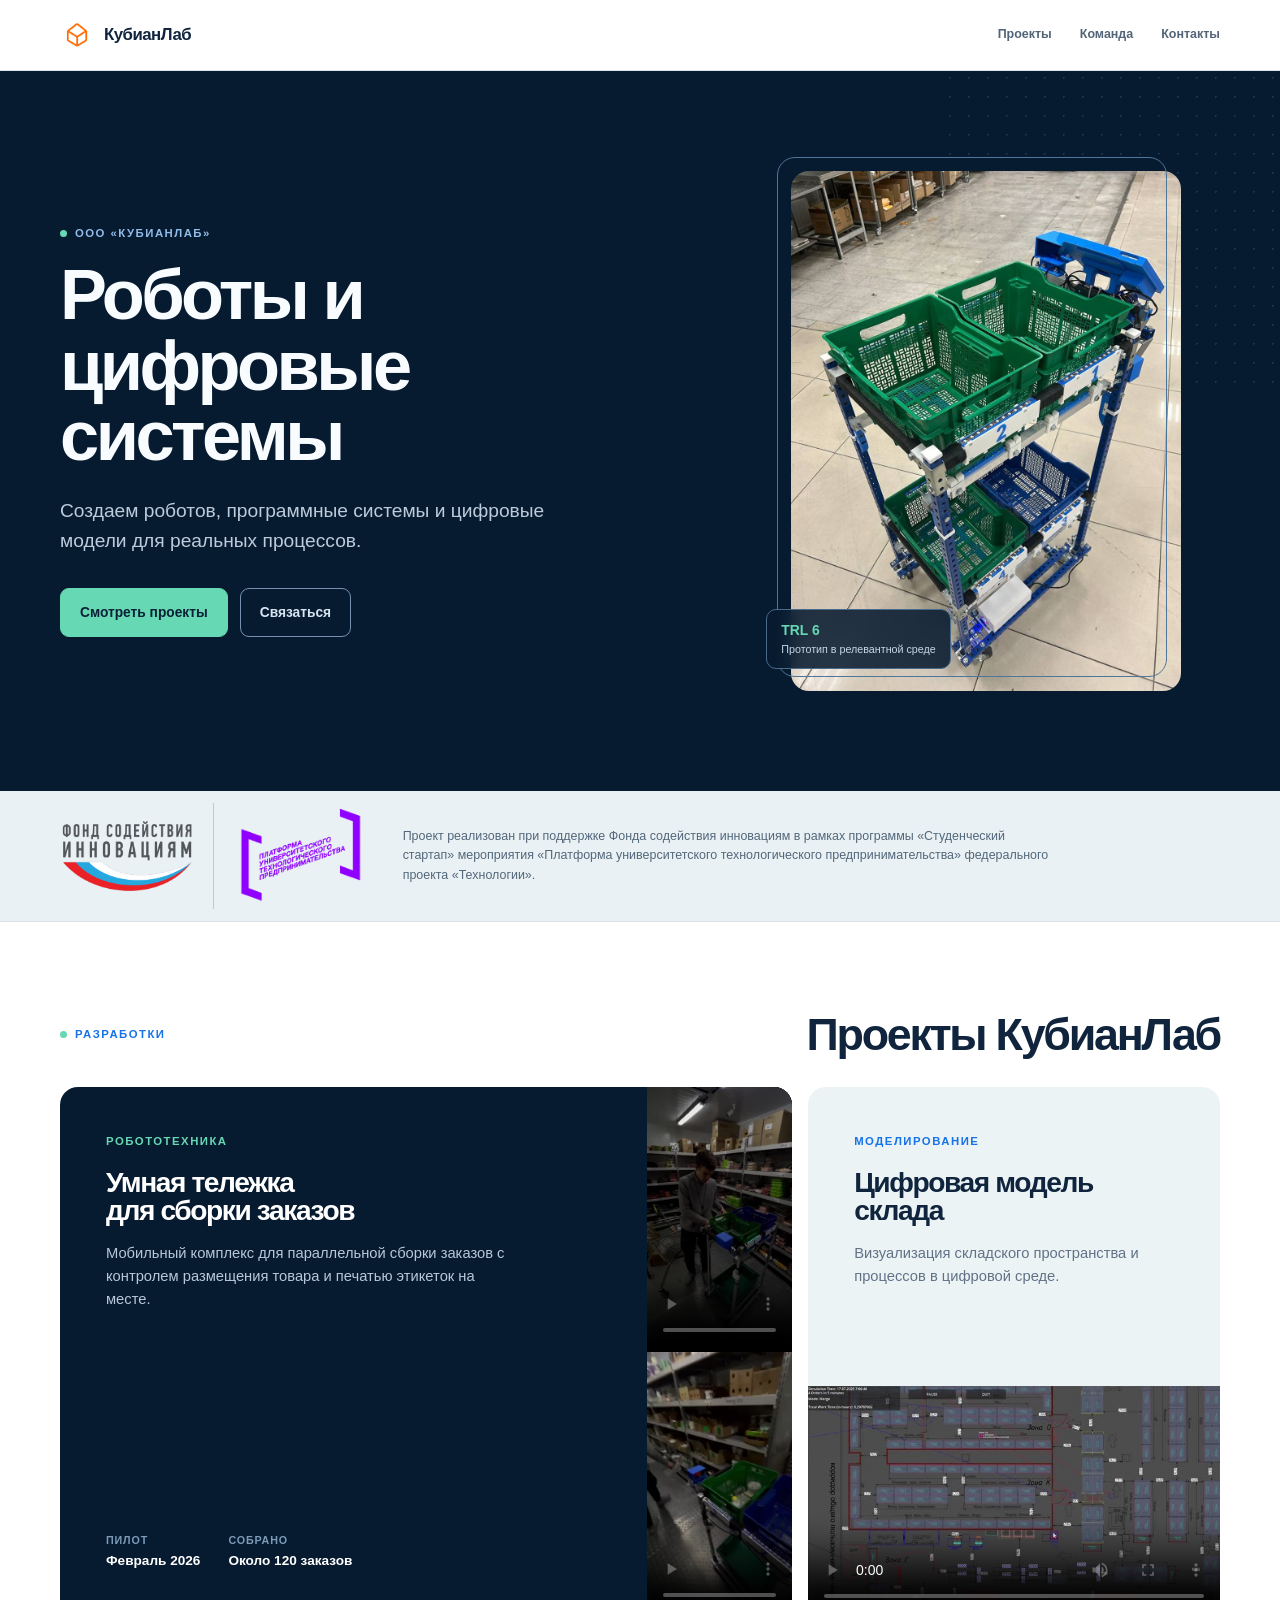
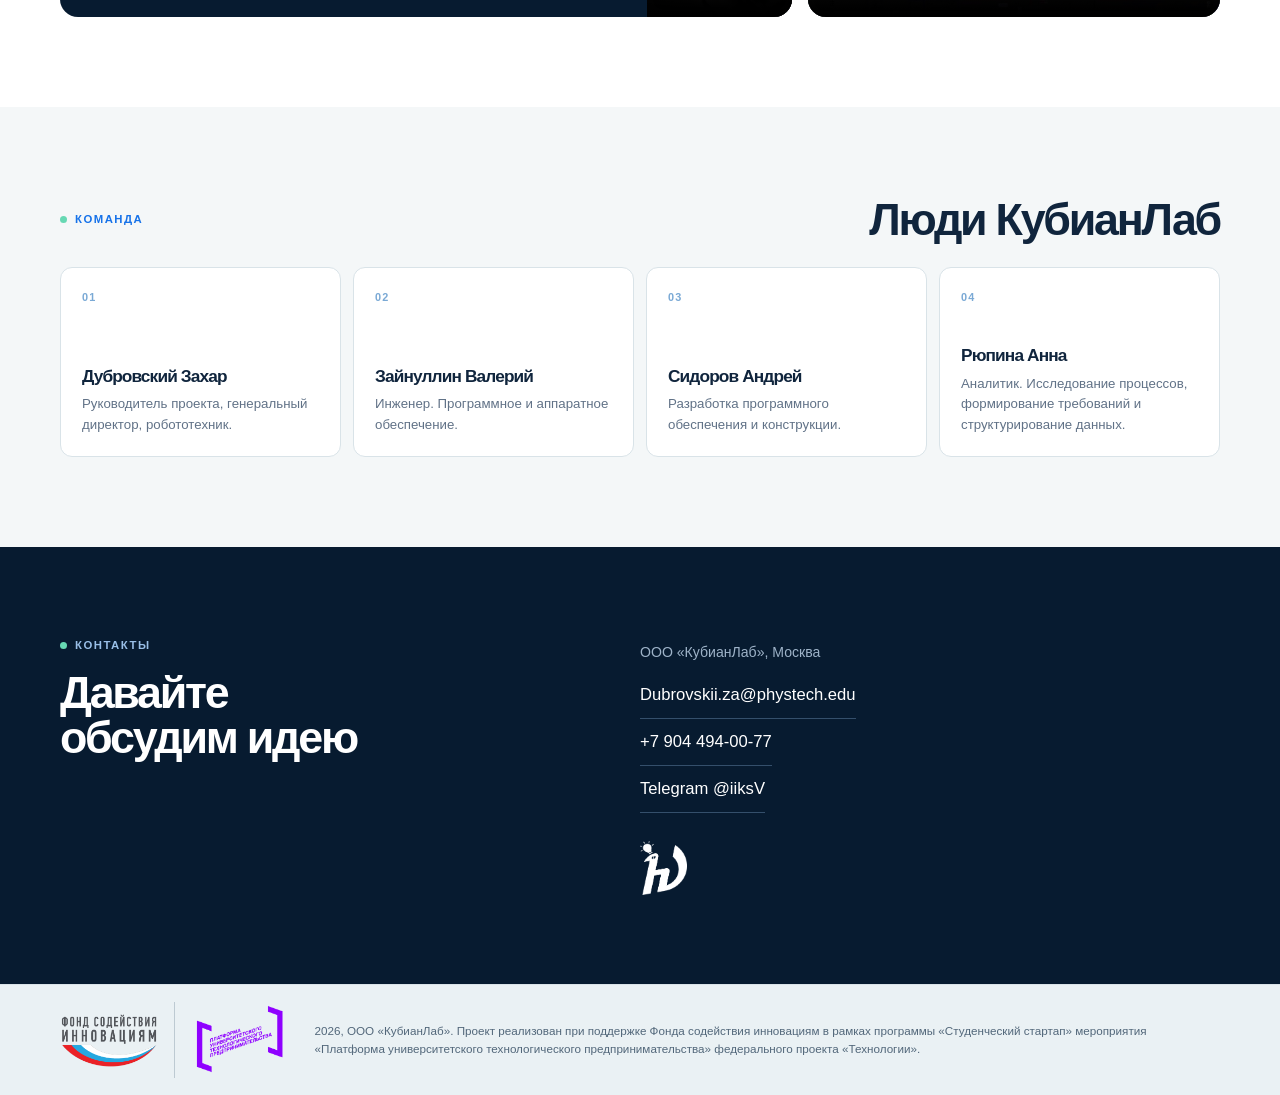
==== commit b56f4de8: "Refine media layout and footer branding" ====
--- a/index.html
+++ b/index.html
@@ -4,7 +4,7 @@
   <meta charset="utf-8">
   <meta name="viewport" content="width=device-width, initial-scale=1">
   <title>КубианЛаб. Инженерные решения для складов</title>
-  <meta name="description" content="ООО «КубианЛаб». Программно-аппаратные решения для складской логистики.">
+  <meta name="description" content="ООО «КубианЛаб». Робототехнические проекты, программные системы и цифровые модели.">
   <link rel="icon" href="assets/logo-kubianlab.png">
   <link rel="stylesheet" href="css/style.css">
 </head>
@@ -28,8 +28,8 @@
       <div class="container hero-grid">
         <div class="hero-text">
           <p class="kicker"><span></span>ООО «КубианЛаб»</p>
-          <h1>Инженерные решения<br>для складов</h1>
-          <p class="lead">Разрабатываем программно-аппаратные комплексы для сборки и моделирования складских процессов.</p>
+          <h1>Роботы и<br>цифровые системы</h1>
+          <p class="lead">Создаем роботов, программные системы и цифровые модели для реальных процессов.</p>
           <div class="hero-actions">
             <a class="btn" href="#projects">Смотреть проекты</a>
             <a class="btn btn-ghost" href="#contacts">Связаться</a>
@@ -61,7 +61,7 @@
         <div class="project-grid">
           <article class="project-card project-card--trolley">
             <div class="project-copy">
-              <p class="project-tag">Складская логистика</p>
+              <p class="project-tag">Робототехника</p>
               <h3>Умная тележка<br>для сборки заказов</h3>
               <p>Мобильный комплекс для параллельной сборки заказов с контролем размещения товара и печатью этикеток на месте.</p>
               <dl class="project-facts">
@@ -102,7 +102,7 @@
           <article><span>01</span><h3>Дубровский Захар</h3><p>Руководитель проекта, генеральный директор, робототехник.</p></article>
           <article><span>02</span><h3>Зайнуллин Валерий</h3><p>Инженер. Программное и аппаратное обеспечение.</p></article>
           <article><span>03</span><h3>Сидоров Андрей</h3><p>Разработка программного обеспечения и конструкции.</p></article>
-          <article><span>04</span><h3>Рюпина Анна</h3><p>Аналитик.</p></article>
+          <article><span>04</span><h3>Рюпина Анна</h3><p>Аналитик. Исследование процессов, формирование требований и структурирование данных.</p></article>
         </div>
       </div>
     </section>
@@ -125,7 +125,13 @@
   </main>
 
   <footer class="footer">
-    <div class="container"><p>2026, ООО «КубианЛаб». Проект реализован при поддержке Фонда содействия инновациям в рамках программы «Студенческий стартап» мероприятия «Платформа университетского технологического предпринимательства» федерального проекта «Технологии».</p></div>
+    <div class="container footer-inner">
+      <div class="footer-logos">
+        <img src="assets/fasie-logo.png" alt="Фонд содействия инновациям">
+        <img src="assets/putp-logo.png" alt="Платформа университетского технологического предпринимательства">
+      </div>
+      <p>2026, ООО «КубианЛаб». Проект реализован при поддержке Фонда содействия инновациям в рамках программы «Студенческий стартап» мероприятия «Платформа университетского технологического предпринимательства» федерального проекта «Технологии».</p>
+    </div>
   </footer>
 </body>
 </html>
--- a/css/style.css
+++ b/css/style.css
@@ -50,7 +50,7 @@
 .section-heading h2 { white-space: nowrap; }
 .project-grid { display: grid; gap: 16px; grid-template-columns: 1.28fr .72fr; }
 .project-card { border-radius: var(--radius); overflow: hidden; }
-.project-card--trolley { background: var(--navy); color: #fff; display: grid; grid-template-columns: 1fr 270px; min-height: 430px; }
+.project-card--trolley { background: var(--navy); color: #fff; display: grid; grid-template-columns: 1fr 145px; min-height: 430px; }
 .project-copy { display: flex; flex-direction: column; padding: clamp(26px, 4vw, 46px); }
 .project-card .project-tag { color: var(--mint); margin-bottom: 18px; }
 .project-card h3 { margin-bottom: 17px; }
@@ -59,7 +59,7 @@
 .project-facts dt { color: #7c9bb9; font-size: .67rem; font-weight: 800; letter-spacing: .08em; text-transform: uppercase; }
 .project-facts dd { font-size: .85rem; font-weight: 700; margin: 2px 0 0; }
 .trolley-clips { display: grid; grid-template-rows: 1fr 1fr; }
-.trolley-clips video { background: #000; height: 100%; min-height: 0; object-fit: cover; width: 100%; }
+.trolley-clips video { aspect-ratio: 360 / 658; background: #000; height: 100%; min-height: 0; object-fit: contain; width: 100%; }
 .project-card--model { background: #ebf3f5; display: flex; flex-direction: column; }
 .project-card--model .project-copy { padding-bottom: 22px; }
 .project-card--model .project-tag { color: var(--blue); }
@@ -82,8 +82,12 @@
 .contact-list a { border-bottom: 1px solid #344f6b; font-size: 1.04rem; padding-bottom: 10px; width: fit-content; }
 .contact-list a:hover { color: var(--mint); }
 .contacts-fasie { height: 54px; margin-top: 18px; object-fit: contain; width: auto; }
-.footer { background: #051525; border-top: 1px solid #203a54; color: #93abc1; font-size: .73rem; padding: 24px 0; }
+.footer { background: #eaf1f4; border-top: 1px solid var(--line); color: #52677a; font-size: .73rem; padding: 17px 0; }
+.footer-inner { align-items: center; display: flex; gap: 26px; }
+.footer-logos { align-items: center; display: flex; flex: 0 0 auto; gap: 16px; }
+.footer-logos img { display: block; height: 55px; object-fit: contain; width: auto; }
+.footer-logos img + img { border-left: 1px solid #bdcad2; height: 76px; padding-left: 16px; }
 
 @media (max-width: 900px) { .hero-grid, .contacts-grid { grid-template-columns: 1fr; } .hero-media { width: min(78%, 390px); } .project-grid { grid-template-columns: 1fr; } .project-card--model { min-height: 380px; } .team-grid { grid-template-columns: repeat(2, 1fr); } .contacts-grid { gap: 35px; } }
-@media (max-width: 560px) { .container { width: min(100% - 32px, 1160px); } .nav { display: none; } h1 { font-size: 2.7rem; } .hero { padding: 56px 0 72px; } .hero-media { margin-top: 12px; width: calc(100% - 14px); } .hero-media img { height: 390px; } .hero-stamp { left: -10px; } .support-inner { align-items: flex-start; flex-direction: column; gap: 3px; } .support-logos img { height: 61px; } .support-logos img + img { height: 86px; padding-left: 12px; } .support p { font-size: .74rem; } .section-heading { display: block; } .section-heading h2 { white-space: normal; } .project-card--trolley { grid-template-columns: 1fr; } .project-copy { min-height: 300px; } .trolley-clips { grid-template-columns: 1fr 1fr; grid-template-rows: auto; } .trolley-clips video { height: 235px; } .team-grid { grid-template-columns: 1fr; } .team-grid article { min-height: 145px; } .contacts-section h2 { font-size: 2.7rem; } }
+@media (max-width: 560px) { .container { width: min(100% - 32px, 1160px); } .nav { display: none; } h1 { font-size: 2.7rem; } .hero { padding: 56px 0 72px; } .hero-media { margin-top: 12px; width: calc(100% - 14px); } .hero-media img { height: 390px; } .hero-stamp { left: -10px; } .support-inner { align-items: flex-start; flex-direction: column; gap: 3px; } .support-logos img { height: 61px; } .support-logos img + img { height: 86px; padding-left: 12px; } .support p { font-size: .74rem; } .section-heading { display: block; } .section-heading h2 { white-space: normal; } .project-card--trolley { grid-template-columns: 1fr; } .project-copy { min-height: 300px; } .trolley-clips { grid-template-columns: 1fr 1fr; grid-template-rows: auto; } .trolley-clips video { height: auto; } .team-grid { grid-template-columns: 1fr; } .team-grid article { min-height: 145px; } .contacts-section h2 { font-size: 2.7rem; } .footer-inner { align-items: flex-start; flex-direction: column; gap: 4px; } .footer-logos img { height: 50px; } .footer-logos img + img { height: 68px; padding-left: 12px; } }
 @media (prefers-reduced-motion: reduce) { html { scroll-behavior: auto; } }
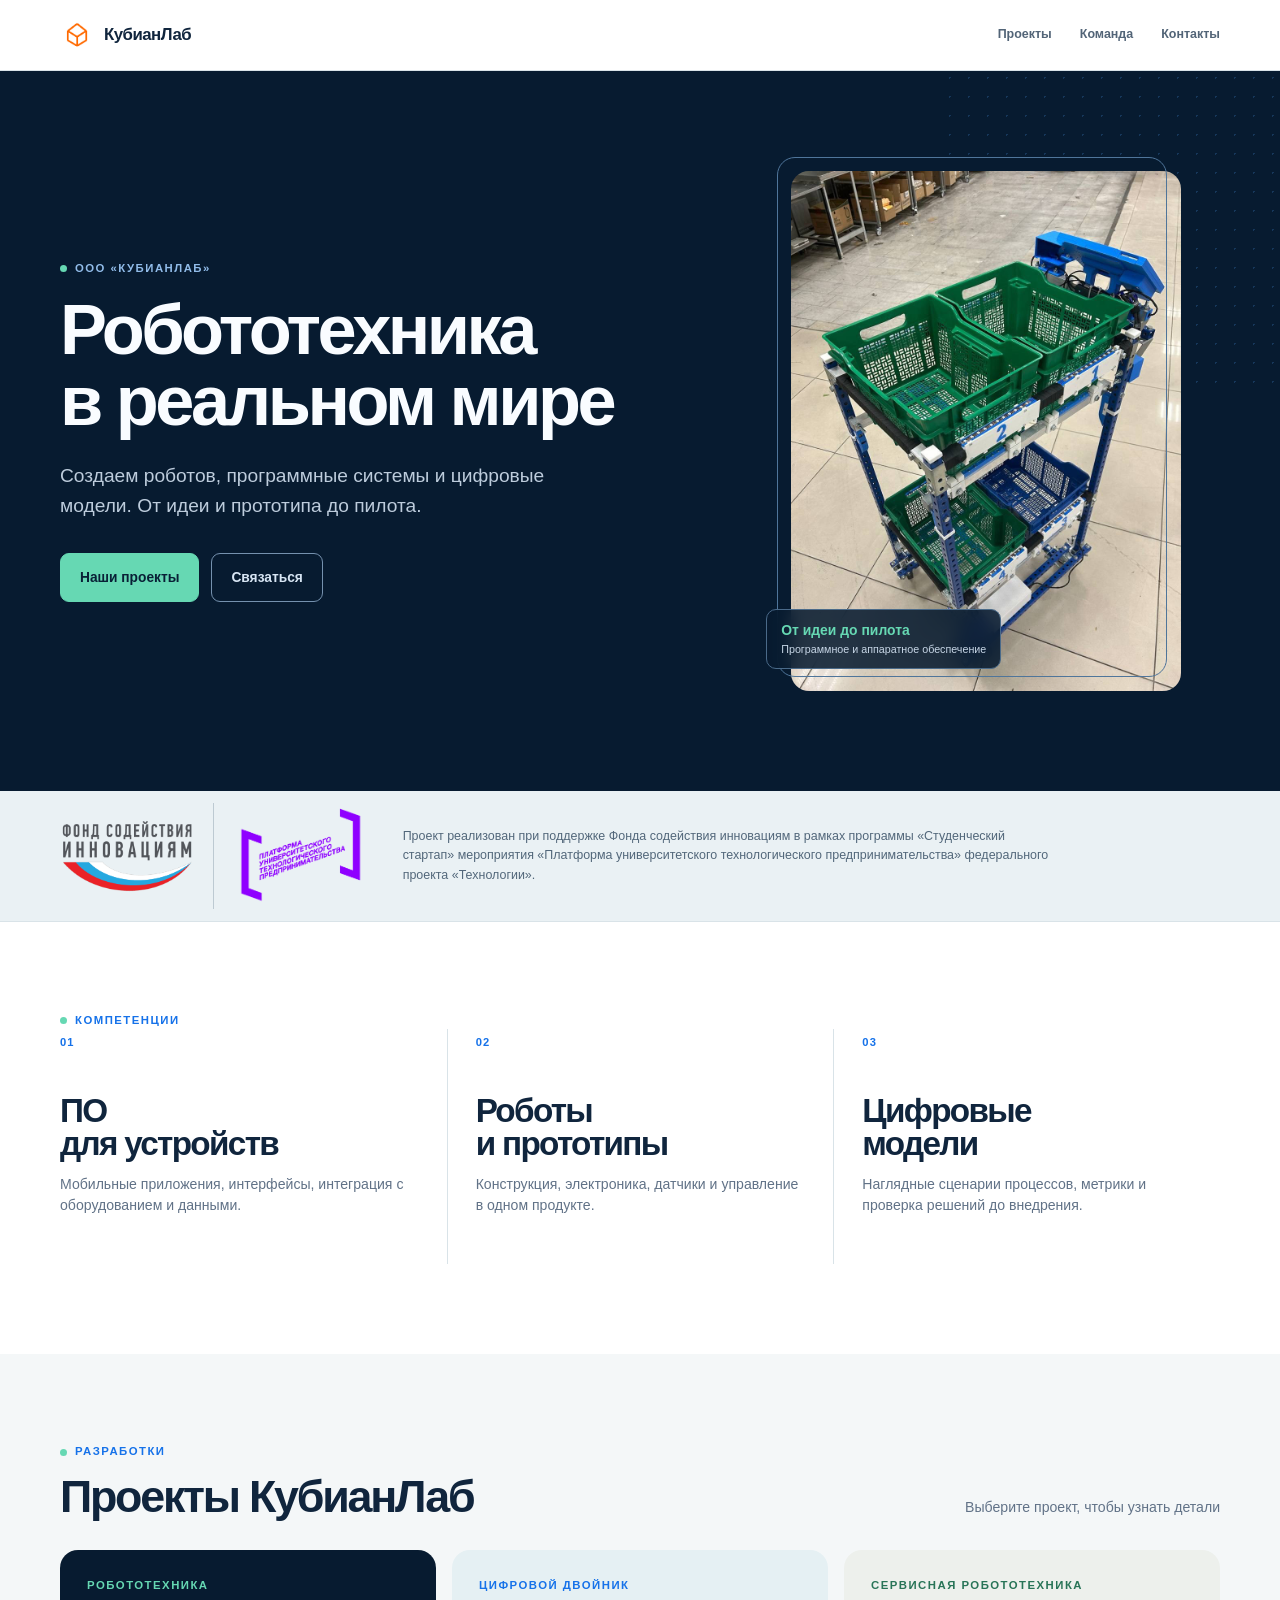
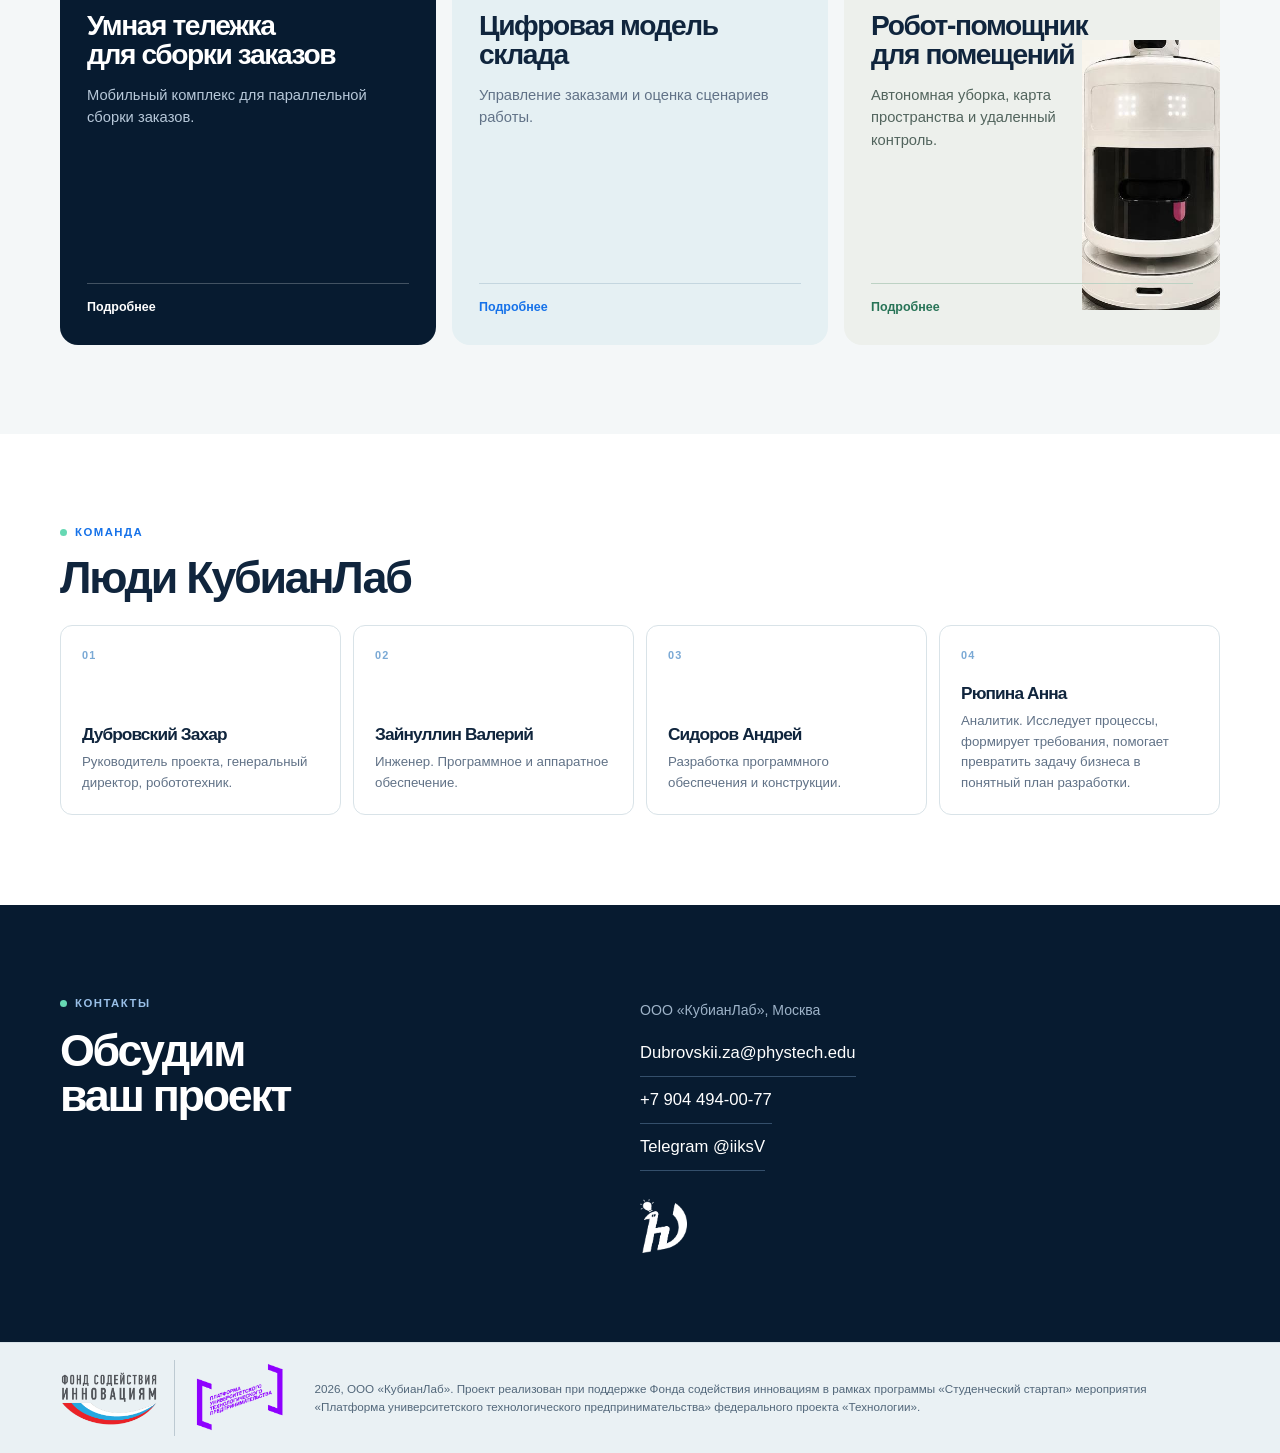
==== commit 42652823: "Add project showcase pages" ====
--- a/index.html
+++ b/index.html
@@ -3,135 +3,21 @@
 <head>
   <meta charset="utf-8">
   <meta name="viewport" content="width=device-width, initial-scale=1">
-  <title>КубианЛаб. Инженерные решения для складов</title>
+  <title>КубианЛаб. Робототехника и программные системы</title>
   <meta name="description" content="ООО «КубианЛаб». Робототехнические проекты, программные системы и цифровые модели.">
   <link rel="icon" href="assets/logo-kubianlab.png">
   <link rel="stylesheet" href="css/style.css">
 </head>
 <body>
-  <header class="header">
-    <div class="container header-inner">
-      <a class="brand" href="#top">
-        <img src="assets/logo-kubianlab.png" alt="КубианЛаб" class="brand-logo">
-        <span>КубианЛаб</span>
-      </a>
-      <nav class="nav" aria-label="Основная навигация">
-        <a href="#projects">Проекты</a>
-        <a href="#team">Команда</a>
-        <a href="#contacts">Контакты</a>
-      </nav>
-    </div>
-  </header>
-
-  <main id="top">
-    <section class="hero">
-      <div class="container hero-grid">
-        <div class="hero-text">
-          <p class="kicker"><span></span>ООО «КубианЛаб»</p>
-          <h1>Роботы и<br>цифровые системы</h1>
-          <p class="lead">Создаем роботов, программные системы и цифровые модели для реальных процессов.</p>
-          <div class="hero-actions">
-            <a class="btn" href="#projects">Смотреть проекты</a>
-            <a class="btn btn-ghost" href="#contacts">Связаться</a>
-          </div>
-        </div>
-        <figure class="hero-media">
-          <img src="assets/trolley-1.jpg" alt="Сборочная тележка КубианЛаб" loading="eager">
-          <div class="hero-stamp"><span>TRL 6</span><small>Прототип в релевантной среде</small></div>
-        </figure>
-      </div>
-    </section>
-
-    <section class="support" aria-label="Поддержка проекта">
-      <div class="container support-inner">
-        <div class="support-logos">
-          <img src="assets/fasie-logo.png" alt="Фонд содействия инновациям">
-          <img src="assets/putp-logo.png" alt="Платформа университетского технологического предпринимательства">
-        </div>
-        <p>Проект реализован при поддержке Фонда содействия инновациям в рамках программы «Студенческий стартап» мероприятия «Платформа университетского технологического предпринимательства» федерального проекта «Технологии».</p>
-      </div>
-    </section>
-
-    <section id="projects" class="section projects">
-      <div class="container">
-        <div class="section-heading">
-          <p class="eyebrow">Разработки</p>
-          <h2>Проекты КубианЛаб</h2>
-        </div>
-        <div class="project-grid">
-          <article class="project-card project-card--trolley">
-            <div class="project-copy">
-              <p class="project-tag">Робототехника</p>
-              <h3>Умная тележка<br>для сборки заказов</h3>
-              <p>Мобильный комплекс для параллельной сборки заказов с контролем размещения товара и печатью этикеток на месте.</p>
-              <dl class="project-facts">
-                <div><dt>Пилот</dt><dd>Февраль 2026</dd></div>
-                <div><dt>Собрано</dt><dd>Около 120 заказов</dd></div>
-              </dl>
-            </div>
-            <div class="trolley-clips" aria-label="Видео работы тележки">
-              <video controls preload="metadata" poster="assets/trolley-picking-poster.jpg">
-                <source src="assets/trolley-picking.mp4" type="video/mp4">
-              </video>
-              <video controls preload="metadata" poster="assets/trolley-route-poster.jpg">
-                <source src="assets/trolley-route.mp4" type="video/mp4">
-              </video>
-            </div>
-          </article>
-          <article class="project-card project-card--model">
-            <div class="project-copy">
-              <p class="project-tag">Моделирование</p>
-              <h3>Цифровая модель<br>склада</h3>
-              <p>Визуализация складского пространства и процессов в цифровой среде.</p>
-            </div>
-            <video controls preload="metadata" poster="assets/warehouse-model-poster.jpg" class="model-video">
-              <source src="assets/warehouse-model.mp4" type="video/mp4">
-            </video>
-          </article>
-        </div>
-      </div>
-    </section>
-
-    <section id="team" class="section section-alt">
-      <div class="container">
-        <div class="section-heading compact-heading">
-          <p class="eyebrow">Команда</p>
-          <h2>Люди КубианЛаб</h2>
-        </div>
-        <div class="team-grid">
-          <article><span>01</span><h3>Дубровский Захар</h3><p>Руководитель проекта, генеральный директор, робототехник.</p></article>
-          <article><span>02</span><h3>Зайнуллин Валерий</h3><p>Инженер. Программное и аппаратное обеспечение.</p></article>
-          <article><span>03</span><h3>Сидоров Андрей</h3><p>Разработка программного обеспечения и конструкции.</p></article>
-          <article><span>04</span><h3>Рюпина Анна</h3><p>Аналитик. Исследование процессов, формирование требований и структурирование данных.</p></article>
-        </div>
-      </div>
-    </section>
-
-    <section id="contacts" class="section contacts-section">
-      <div class="container contacts-grid">
-        <div>
-          <p class="eyebrow">Контакты</p>
-          <h2>Давайте<br>обсудим идею</h2>
-        </div>
-        <div class="contact-list">
-          <p>ООО «КубианЛаб», Москва</p>
-          <a href="mailto:Dubrovskii.za@phystech.edu">Dubrovskii.za@phystech.edu</a>
-          <a href="tel:+79044940077">+7 904 494-00-77</a>
-          <a href="https://t.me/iiksV">Telegram @iiksV</a>
-          <img src="assets/fasie-logo-candidate.png" alt="Фонд содействия инновациям" class="contacts-fasie">
-        </div>
-      </div>
-    </section>
+  <header class="header"><div class="container header-inner"><a class="brand" href="index.html"><img src="assets/logo-kubianlab.png" alt="КубианЛаб" class="brand-logo"><span>КубианЛаб</span></a><nav class="nav" aria-label="Основная навигация"><a href="#projects">Проекты</a><a href="#team">Команда</a><a href="#contacts">Контакты</a></nav></div></header>
+  <main>
+    <section class="hero hero--company"><div class="container hero-grid"><div class="hero-text"><p class="kicker"><span></span>ООО «КубианЛаб»</p><h1>Робототехника<br>в реальном мире</h1><p class="lead">Создаем роботов, программные системы и цифровые модели. От идеи и прототипа до пилота.</p><div class="hero-actions"><a class="btn" href="#projects">Наши проекты</a><a class="btn btn-ghost" href="#contacts">Связаться</a></div></div><figure class="hero-media"><img src="assets/trolley-1.jpg" alt="Сборочная тележка КубианЛаб" loading="eager"><div class="hero-stamp"><span>От идеи до пилота</span><small>Программное и аппаратное обеспечение</small></div></figure></div></section>
+    <section class="support" aria-label="Поддержка проекта"><div class="container support-inner"><div class="support-logos"><img src="assets/fasie-logo.png" alt="Фонд содействия инновациям"><img src="assets/putp-logo.png" alt="Платформа университетского технологического предпринимательства"></div><p>Проект реализован при поддержке Фонда содействия инновациям в рамках программы «Студенческий стартап» мероприятия «Платформа университетского технологического предпринимательства» федерального проекта «Технологии».</p></div></section>
+    <section class="section capabilities"><div class="container"><p class="eyebrow">Компетенции</p><div class="capabilities-grid"><article><span>01</span><h2>ПО<br>для устройств</h2><p>Мобильные приложения, интерфейсы, интеграция с оборудованием и данными.</p></article><article><span>02</span><h2>Роботы<br>и прототипы</h2><p>Конструкция, электроника, датчики и управление в одном продукте.</p></article><article><span>03</span><h2>Цифровые<br>модели</h2><p>Наглядные сценарии процессов, метрики и проверка решений до внедрения.</p></article></div></div></section>
+    <section id="projects" class="section projects section-alt"><div class="container"><div class="section-heading"><div><p class="eyebrow">Разработки</p><h2>Проекты КубианЛаб</h2></div><p class="section-note">Выберите проект, чтобы узнать детали</p></div><div class="project-grid project-grid--three"><a class="project-card project-link project-link--trolley" href="trolley.html"><div><p class="project-tag">Робототехника</p><h3>Умная тележка<br>для сборки заказов</h3><p>Мобильный комплекс для параллельной сборки заказов.</p></div><span>Подробнее</span></a><a class="project-card project-link project-link--model" href="warehouse-model.html"><div><p class="project-tag">Цифровой двойник</p><h3>Цифровая модель<br>склада</h3><p>Управление заказами и оценка сценариев работы.</p></div><span>Подробнее</span></a><a class="project-card project-link project-link--robot" href="cleaning-robot.html"><div><p class="project-tag">Сервисная робототехника</p><h3>Робот-помощник<br>для помещений</h3><p>Автономная уборка, карта пространства и удаленный контроль.</p></div><img src="assets/cleaning-robot.jpg" alt="Робот-помощник КубианЛаб" loading="lazy"><span>Подробнее</span></a></div></div></section>
+    <section id="team" class="section"><div class="container"><div class="section-heading compact-heading"><div><p class="eyebrow">Команда</p><h2>Люди КубианЛаб</h2></div></div><div class="team-grid"><article><span>01</span><h3>Дубровский Захар</h3><p>Руководитель проекта, генеральный директор, робототехник.</p></article><article><span>02</span><h3>Зайнуллин Валерий</h3><p>Инженер. Программное и аппаратное обеспечение.</p></article><article><span>03</span><h3>Сидоров Андрей</h3><p>Разработка программного обеспечения и конструкции.</p></article><article><span>04</span><h3>Рюпина Анна</h3><p>Аналитик. Исследует процессы, формирует требования, помогает превратить задачу бизнеса в понятный план разработки.</p></article></div></div></section>
+    <section id="contacts" class="section contacts-section"><div class="container contacts-grid"><div><p class="eyebrow">Контакты</p><h2>Обсудим<br>ваш проект</h2></div><div class="contact-list"><p>ООО «КубианЛаб», Москва</p><a href="mailto:Dubrovskii.za@phystech.edu">Dubrovskii.za@phystech.edu</a><a href="tel:+79044940077">+7 904 494-00-77</a><a href="https://t.me/iiksV">Telegram @iiksV</a><img src="assets/fasie-logo-candidate.png" alt="Фонд содействия инновациям" class="contacts-fasie"></div></div></section>
   </main>
-
-  <footer class="footer">
-    <div class="container footer-inner">
-      <div class="footer-logos">
-        <img src="assets/fasie-logo.png" alt="Фонд содействия инновациям">
-        <img src="assets/putp-logo.png" alt="Платформа университетского технологического предпринимательства">
-      </div>
-      <p>2026, ООО «КубианЛаб». Проект реализован при поддержке Фонда содействия инновациям в рамках программы «Студенческий стартап» мероприятия «Платформа университетского технологического предпринимательства» федерального проекта «Технологии».</p>
-    </div>
-  </footer>
+  <footer class="footer"><div class="container footer-inner"><div class="footer-logos"><img src="assets/fasie-logo.png" alt="Фонд содействия инновациям"><img src="assets/putp-logo.png" alt="Платформа университетского технологического предпринимательства"></div><p>2026, ООО «КубианЛаб». Проект реализован при поддержке Фонда содействия инновациям в рамках программы «Студенческий стартап» мероприятия «Платформа университетского технологического предпринимательства» федерального проекта «Технологии».</p></div></footer>
 </body>
 </html>
--- a/css/style.css
+++ b/css/style.css
@@ -91,3 +91,49 @@
 @media (max-width: 900px) { .hero-grid, .contacts-grid { grid-template-columns: 1fr; } .hero-media { width: min(78%, 390px); } .project-grid { grid-template-columns: 1fr; } .project-card--model { min-height: 380px; } .team-grid { grid-template-columns: repeat(2, 1fr); } .contacts-grid { gap: 35px; } }
 @media (max-width: 560px) { .container { width: min(100% - 32px, 1160px); } .nav { display: none; } h1 { font-size: 2.7rem; } .hero { padding: 56px 0 72px; } .hero-media { margin-top: 12px; width: calc(100% - 14px); } .hero-media img { height: 390px; } .hero-stamp { left: -10px; } .support-inner { align-items: flex-start; flex-direction: column; gap: 3px; } .support-logos img { height: 61px; } .support-logos img + img { height: 86px; padding-left: 12px; } .support p { font-size: .74rem; } .section-heading { display: block; } .section-heading h2 { white-space: normal; } .project-card--trolley { grid-template-columns: 1fr; } .project-copy { min-height: 300px; } .trolley-clips { grid-template-columns: 1fr 1fr; grid-template-rows: auto; } .trolley-clips video { height: auto; } .team-grid { grid-template-columns: 1fr; } .team-grid article { min-height: 145px; } .contacts-section h2 { font-size: 2.7rem; } .footer-inner { align-items: flex-start; flex-direction: column; gap: 4px; } .footer-logos img { height: 50px; } .footer-logos img + img { height: 68px; padding-left: 12px; } }
 @media (prefers-reduced-motion: reduce) { html { scroll-behavior: auto; } }
+
+.back-link { color: var(--blue); font-size: .8rem; font-weight: 800; }
+.capabilities { background: #fff; }
+.capabilities-grid { display: grid; grid-template-columns: repeat(3, 1fr); }
+.capabilities-grid article { border-left: 1px solid var(--line); min-height: 235px; padding: 0 28px; }
+.capabilities-grid article:first-child { border-left: 0; padding-left: 0; }
+.capabilities-grid span { color: var(--blue); font-size: .7rem; font-weight: 800; letter-spacing: .1em; }
+.capabilities-grid h2 { font-size: clamp(1.8rem, 2.6vw, 2.85rem); margin: 40px 0 13px; }
+.capabilities-grid p, .section-note { color: var(--muted); font-size: .88rem; }
+.project-grid--three { grid-template-columns: repeat(3, 1fr); }
+.project-link { background: var(--navy); color: #fff; display: flex; flex-direction: column; min-height: 395px; padding: 27px; position: relative; }
+.project-link h3 { font-size: clamp(1.5rem, 2.2vw, 2.15rem); margin-bottom: 15px; }
+.project-link > span { border-top: 1px solid rgba(255,255,255,.24); font-size: .78rem; font-weight: 800; margin-top: auto; padding-top: 14px; }
+.project-link--model { background: #e5f0f3; color: var(--ink); }
+.project-link--model .project-tag, .project-link--model > span { color: var(--blue); }
+.project-link--model > span { border-color: #c4d6df; }
+.project-link--model p:not(.project-tag) { color: var(--muted); }
+.project-link--robot { background: #edf0ec; color: var(--ink); overflow: hidden; }
+.project-link--robot p:not(.project-tag) { color: #52645d; max-width: 65%; }
+.project-link--robot .project-tag, .project-link--robot > span { color: #287457; }
+.project-link--robot > span { border-color: #bdd2c4; position: relative; z-index: 1; }
+.project-link--robot img { bottom: 35px; height: 270px; object-fit: cover; object-position: center top; position: absolute; right: -20px; width: 158px; }
+
+.project-hero { background: #eaf1f4; padding: clamp(55px, 8vw, 105px) 0; }
+.project-hero--model { background: #e6f0f4; }
+.project-hero--robot { background: #edf0ec; }
+.project-hero-grid { align-items: center; display: grid; gap: clamp(35px, 8vw, 120px); grid-template-columns: 1fr .72fr; }
+.project-hero .eyebrow { margin-bottom: 18px; }
+.lead--dark { color: var(--muted); }
+.project-hero-grid > img { border-radius: var(--radius); max-height: 560px; object-fit: cover; width: 100%; }
+.project-hero--robot .project-hero-grid > img { object-fit: contain; }
+.project-hero-grid video { border-radius: var(--radius); display: block; width: 100%; }
+.stat-row { display: flex; gap: 35px; margin-top: 32px; }
+.stat-row span { color: var(--muted); display: grid; font-size: .75rem; }
+.stat-row b { color: var(--ink); font-size: 1.35rem; }
+.detail-grid { align-items: start; display: grid; gap: 90px; grid-template-columns: .8fr 1fr; }
+.detail-grid .eyebrow { margin-bottom: 14px; }
+.detail-grid h2 { margin-bottom: 18px; }
+.detail-grid > div > p:last-child { color: var(--muted); max-width: 440px; }
+.detail-list { border-top: 1px solid var(--line); }
+.detail-list span { border-bottom: 1px solid var(--line); display: block; font-size: 1rem; font-weight: 700; padding: 16px 0; }
+.project-video-row { display: flex; gap: 16px; margin: 50px auto 0; max-width: 600px; }
+.project-video-row video { aspect-ratio: 360 / 658; background: #000; border-radius: 13px; object-fit: contain; width: calc(50% - 8px); }
+
+@media (max-width: 900px) { .project-grid--three, .capabilities-grid { grid-template-columns: 1fr; } .capabilities-grid article, .capabilities-grid article:first-child { border-left: 0; border-top: 1px solid var(--line); min-height: auto; padding: 25px 0; } .capabilities-grid article:first-child { border-top: 0; padding-top: 0; } .capabilities-grid h2 { margin: 18px 0 9px; } .project-hero-grid, .detail-grid { grid-template-columns: 1fr; } .project-hero-grid { gap: 34px; } .detail-grid { gap: 35px; } }
+@media (max-width: 560px) { .section-note { margin-top: 8px; } .project-link { min-height: 340px; } .project-link--robot img { height: 245px; } .project-hero { padding: 55px 0; } .project-hero h1 { font-size: 2.55rem; } .project-hero-grid > img { max-height: 430px; } .stat-row { gap: 18px; } .project-video-row { margin-top: 32px; } }
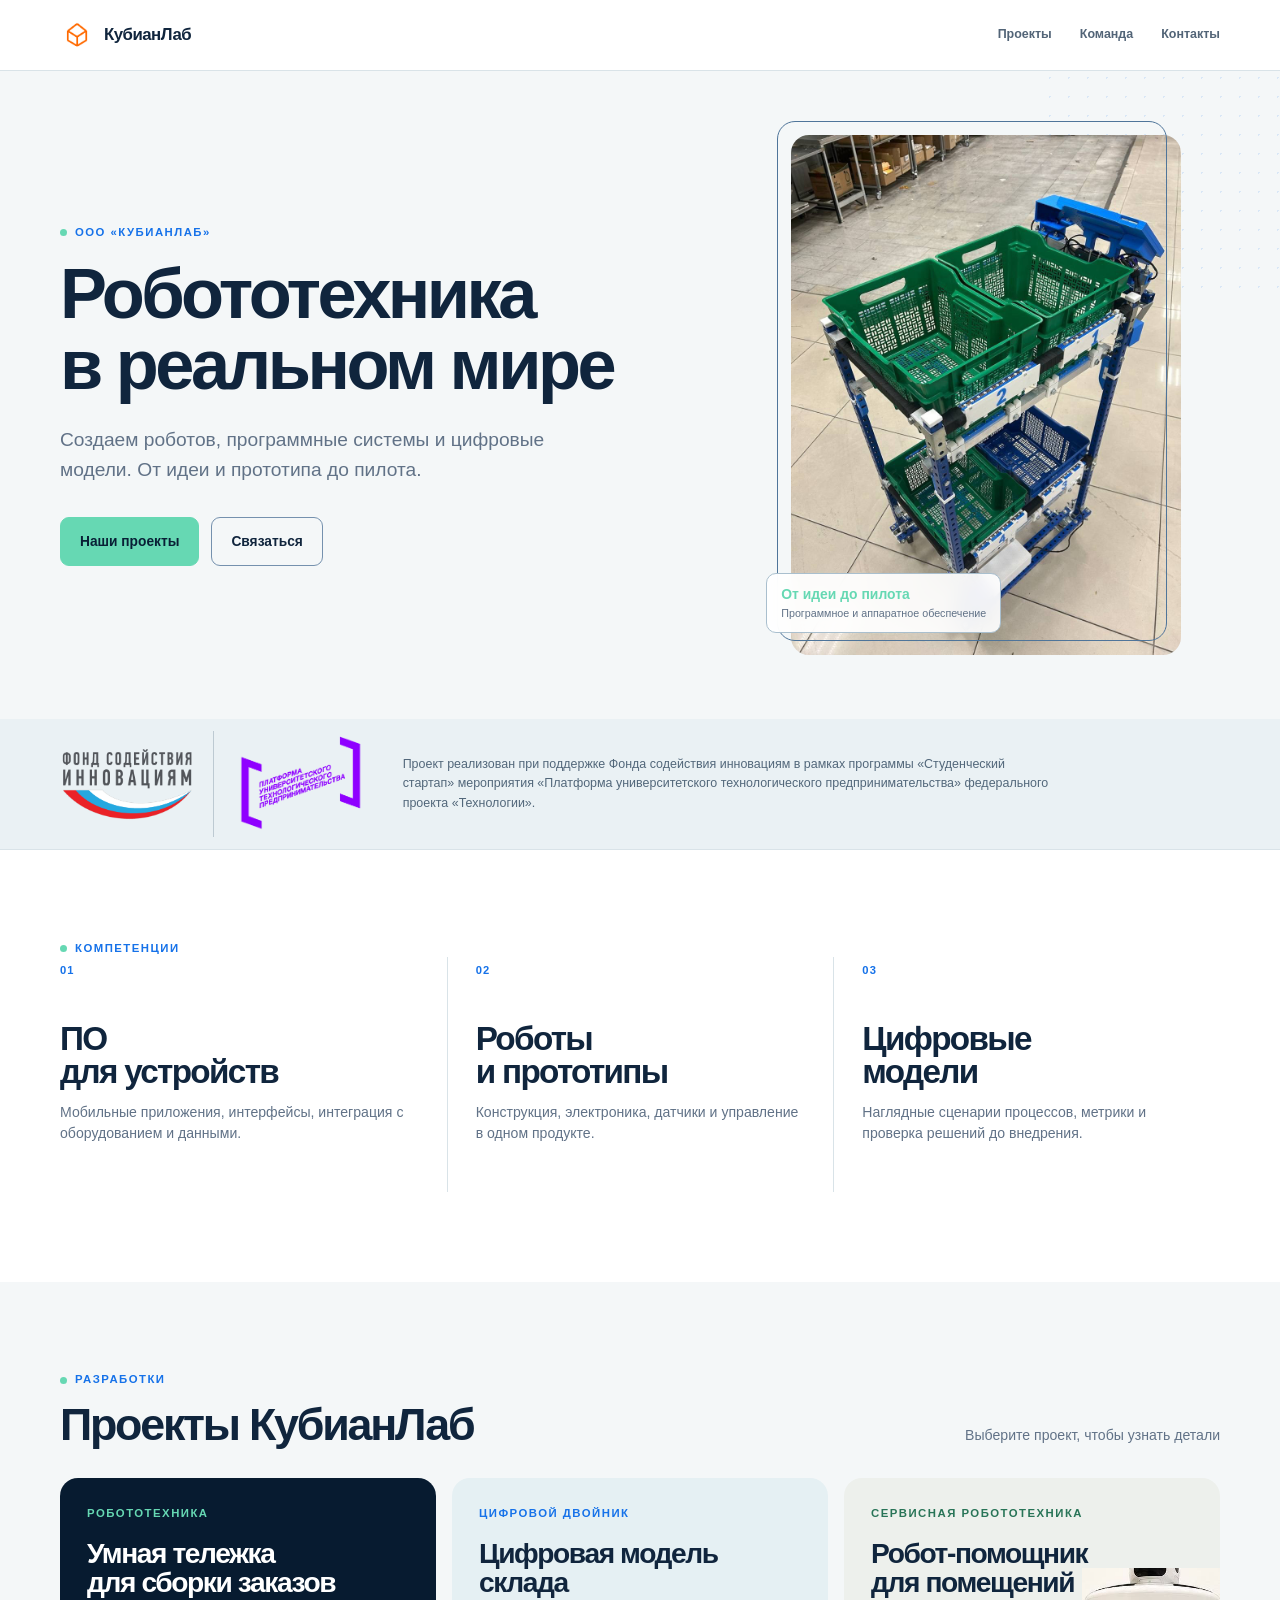
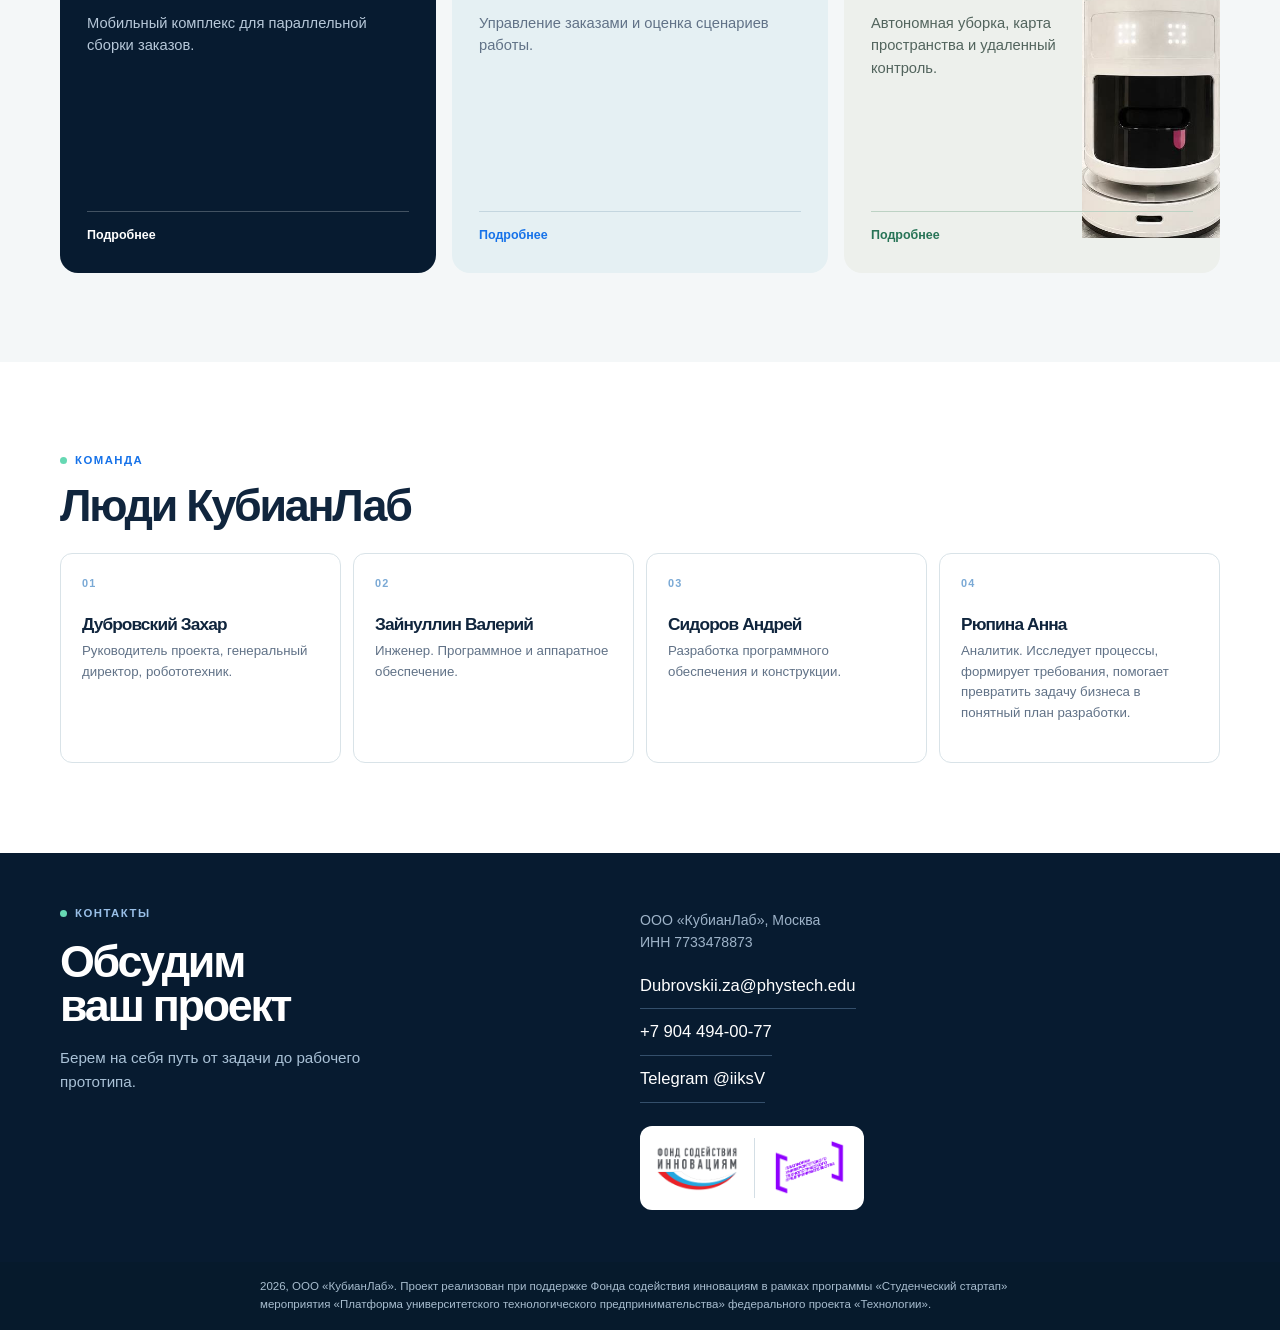
==== commit 5d2647bb: "Refine project media and contact section" ====
--- a/index.html
+++ b/index.html
@@ -16,8 +16,8 @@
     <section class="section capabilities"><div class="container"><p class="eyebrow">Компетенции</p><div class="capabilities-grid"><article><span>01</span><h2>ПО<br>для устройств</h2><p>Мобильные приложения, интерфейсы, интеграция с оборудованием и данными.</p></article><article><span>02</span><h2>Роботы<br>и прототипы</h2><p>Конструкция, электроника, датчики и управление в одном продукте.</p></article><article><span>03</span><h2>Цифровые<br>модели</h2><p>Наглядные сценарии процессов, метрики и проверка решений до внедрения.</p></article></div></div></section>
     <section id="projects" class="section projects section-alt"><div class="container"><div class="section-heading"><div><p class="eyebrow">Разработки</p><h2>Проекты КубианЛаб</h2></div><p class="section-note">Выберите проект, чтобы узнать детали</p></div><div class="project-grid project-grid--three"><a class="project-card project-link project-link--trolley" href="trolley.html"><div><p class="project-tag">Робототехника</p><h3>Умная тележка<br>для сборки заказов</h3><p>Мобильный комплекс для параллельной сборки заказов.</p></div><span>Подробнее</span></a><a class="project-card project-link project-link--model" href="warehouse-model.html"><div><p class="project-tag">Цифровой двойник</p><h3>Цифровая модель<br>склада</h3><p>Управление заказами и оценка сценариев работы.</p></div><span>Подробнее</span></a><a class="project-card project-link project-link--robot" href="cleaning-robot.html"><div><p class="project-tag">Сервисная робототехника</p><h3>Робот-помощник<br>для помещений</h3><p>Автономная уборка, карта пространства и удаленный контроль.</p></div><img src="assets/cleaning-robot.jpg" alt="Робот-помощник КубианЛаб" loading="lazy"><span>Подробнее</span></a></div></div></section>
     <section id="team" class="section"><div class="container"><div class="section-heading compact-heading"><div><p class="eyebrow">Команда</p><h2>Люди КубианЛаб</h2></div></div><div class="team-grid"><article><span>01</span><h3>Дубровский Захар</h3><p>Руководитель проекта, генеральный директор, робототехник.</p></article><article><span>02</span><h3>Зайнуллин Валерий</h3><p>Инженер. Программное и аппаратное обеспечение.</p></article><article><span>03</span><h3>Сидоров Андрей</h3><p>Разработка программного обеспечения и конструкции.</p></article><article><span>04</span><h3>Рюпина Анна</h3><p>Аналитик. Исследует процессы, формирует требования, помогает превратить задачу бизнеса в понятный план разработки.</p></article></div></div></section>
-    <section id="contacts" class="section contacts-section"><div class="container contacts-grid"><div><p class="eyebrow">Контакты</p><h2>Обсудим<br>ваш проект</h2></div><div class="contact-list"><p>ООО «КубианЛаб», Москва</p><a href="mailto:Dubrovskii.za@phystech.edu">Dubrovskii.za@phystech.edu</a><a href="tel:+79044940077">+7 904 494-00-77</a><a href="https://t.me/iiksV">Telegram @iiksV</a><img src="assets/fasie-logo-candidate.png" alt="Фонд содействия инновациям" class="contacts-fasie"></div></div></section>
+    <section id="contacts" class="section contacts-section"><div class="container contacts-grid"><div><p class="eyebrow">Контакты</p><h2>Обсудим<br>ваш проект</h2><p class="contacts-caption">Берем на себя путь от задачи до рабочего прототипа.</p></div><div class="contact-list"><p>ООО «КубианЛаб», Москва<br>ИНН 7733478873</p><a href="mailto:Dubrovskii.za@phystech.edu">Dubrovskii.za@phystech.edu</a><a href="tel:+79044940077">+7 904 494-00-77</a><a href="https://t.me/iiksV">Telegram @iiksV</a><div class="contacts-partners"><img src="assets/fasie-logo.png" alt="Фонд содействия инновациям"><img src="assets/putp-logo.png" alt="Платформа университетского технологического предпринимательства"><img src="assets/fasie-logo-candidate.png" alt="Фонд содействия инновациям" class="contacts-fasie"></div></div></div></section>
   </main>
-  <footer class="footer"><div class="container footer-inner"><div class="footer-logos"><img src="assets/fasie-logo.png" alt="Фонд содействия инновациям"><img src="assets/putp-logo.png" alt="Платформа университетского технологического предпринимательства"></div><p>2026, ООО «КубианЛаб». Проект реализован при поддержке Фонда содействия инновациям в рамках программы «Студенческий стартап» мероприятия «Платформа университетского технологического предпринимательства» федерального проекта «Технологии».</p></div></footer>
+  <footer class="footer"><div class="container footer-inner"><p>2026, ООО «КубианЛаб». Проект реализован при поддержке Фонда содействия инновациям в рамках программы «Студенческий стартап» мероприятия «Платформа университетского технологического предпринимательства» федерального проекта «Технологии».</p></div></footer>
 </body>
 </html>
--- a/css/style.css
+++ b/css/style.css
@@ -21,21 +21,21 @@
 .nav a { color: #526477; font-size: .78rem; font-weight: 700; }
 .nav a:hover { color: var(--blue); }
 
-.hero { background: var(--navy); color: #f9fcff; overflow: hidden; padding: clamp(60px, 8vw, 100px) 0; position: relative; }
-.hero::after { background-image: radial-gradient(rgba(73,149,231,.42) 1px, transparent 1px); background-size: 19px 19px; content: ""; height: 380px; opacity: .55; position: absolute; right: -40px; top: -60px; width: 380px; }
+.hero { background: #f4f7f8; color: var(--ink); overflow: hidden; padding: clamp(42px, 5vw, 70px) 0; position: relative; }
+.hero::after { background-image: radial-gradient(rgba(22,114,233,.22) 1px, transparent 1px); background-size: 19px 19px; content: ""; height: 280px; opacity: .55; position: absolute; right: -40px; top: -60px; width: 280px; }
 .hero-grid { align-items: center; display: grid; gap: clamp(40px, 8vw, 120px); grid-template-columns: 1.1fr .75fr; position: relative; z-index: 1; }
-.hero .kicker { color: #91bce9; margin-bottom: 18px; }
-.lead { color: #bdccdc; font-size: clamp(1.04rem, 1.5vw, 1.25rem); margin: 25px 0 32px; max-width: 530px; }
+.hero .kicker { color: var(--blue); margin-bottom: 18px; }
+.lead { color: var(--muted); font-size: clamp(1.04rem, 1.5vw, 1.25rem); margin: 25px 0 32px; max-width: 530px; }
 .hero-actions { display: flex; gap: 12px; }
 .btn { background: var(--mint); border: 1px solid var(--mint); border-radius: 9px; color: #092036; font-size: .86rem; font-weight: 800; padding: 13px 19px; }
 .btn:hover { background: #95ebd0; }
-.btn-ghost { background: transparent; border-color: #7591ae; color: #d7e5f3; }
+.btn-ghost { background: transparent; border-color: #7591ae; color: var(--ink); }
 .hero-media { margin: 0; position: relative; width: min(100%, 390px); }
 .hero-media::before { border: 1px solid #4f759a; border-radius: var(--radius); content: ""; inset: -14px 14px 14px -14px; position: absolute; }
 .hero-media img { border-radius: var(--radius); display: block; height: clamp(410px, 43vw, 520px); object-fit: cover; width: 100%; }
-.hero-stamp { backdrop-filter: blur(8px); background: rgba(7,27,48,.87); border: 1px solid #4a6a89; border-radius: 10px; bottom: 22px; display: grid; left: -25px; padding: 10px 14px; position: absolute; }
+.hero-stamp { backdrop-filter: blur(8px); background: rgba(255,255,255,.92); border: 1px solid #a9bfce; border-radius: 10px; bottom: 22px; display: grid; left: -25px; padding: 10px 14px; position: absolute; }
 .hero-stamp span { color: var(--mint); font-size: .87rem; font-weight: 800; }
-.hero-stamp small { color: #c7d6e6; font-size: .67rem; }
+.hero-stamp small { color: var(--muted); font-size: .67rem; }
 
 .support { background: #eaf1f4; border-bottom: 1px solid var(--line); }
 .support-inner { align-items: center; display: flex; gap: 34px; padding: 12px 0; }
@@ -69,24 +69,25 @@
 .section-alt { background: var(--paper); }
 .compact-heading { margin-bottom: 26px; }
 .team-grid { display: grid; gap: 12px; grid-template-columns: repeat(4, 1fr); }
-.team-grid article { background: #fff; border: 1px solid var(--line); border-radius: 12px; display: flex; flex-direction: column; min-height: 190px; padding: 21px; }
+.team-grid article { background: #fff; border: 1px solid var(--line); border-radius: 12px; display: grid; grid-template-rows: auto 2.5em 1fr; min-height: 210px; padding: 21px; }
 .team-grid span { color: #7aa9d5; font-size: .68rem; font-weight: 800; letter-spacing: .1em; }
-.team-grid h3 { font-size: 1.08rem; margin-top: auto; }
+.team-grid h3 { font-size: 1.08rem; margin-top: 24px; }
 .team-grid p { color: var(--muted); font-size: .83rem; margin-top: 9px; }
 
-.contacts-section { background: var(--navy); color: #fff; }
+.contacts-section { background: var(--navy); color: #fff; padding-bottom: 52px; padding-top: 52px; }
 .contacts-grid { align-items: start; display: grid; grid-template-columns: 1fr 1fr; }
 .contacts-section .eyebrow { color: #99bfe7; margin-bottom: 16px; }
 .contact-list { display: grid; gap: 10px; padding-top: 5px; }
+.contacts-caption { color: #a9c1d6; font-size: .95rem; margin-top: 18px; max-width: 310px; }
 .contact-list p { color: #9eb3c8; font-size: .88rem; margin-bottom: 9px; }
 .contact-list a { border-bottom: 1px solid #344f6b; font-size: 1.04rem; padding-bottom: 10px; width: fit-content; }
 .contact-list a:hover { color: var(--mint); }
-.contacts-fasie { height: 54px; margin-top: 18px; object-fit: contain; width: auto; }
-.footer { background: #eaf1f4; border-top: 1px solid var(--line); color: #52677a; font-size: .73rem; padding: 17px 0; }
-.footer-inner { align-items: center; display: flex; gap: 26px; }
-.footer-logos { align-items: center; display: flex; flex: 0 0 auto; gap: 16px; }
-.footer-logos img { display: block; height: 55px; object-fit: contain; width: auto; }
-.footer-logos img + img { border-left: 1px solid #bdcad2; height: 76px; padding-left: 16px; }
+.contacts-partners { align-items: center; background: #fff; border-radius: 12px; display: flex; gap: 16px; margin-top: 13px; padding: 12px 16px; width: fit-content; }
+.contacts-partners img { display: block; height: 46px; object-fit: contain; width: auto; }
+.contacts-partners img + img { border-left: 1px solid #d3dee5; height: 60px; padding-left: 16px; }
+.contacts-partners .contacts-fasie { display: none; }
+.footer { background: #061a2c; color: #a8bdcf; font-size: .72rem; padding: 16px 0; }
+.footer-inner { max-width: 760px; }
 
 @media (max-width: 900px) { .hero-grid, .contacts-grid { grid-template-columns: 1fr; } .hero-media { width: min(78%, 390px); } .project-grid { grid-template-columns: 1fr; } .project-card--model { min-height: 380px; } .team-grid { grid-template-columns: repeat(2, 1fr); } .contacts-grid { gap: 35px; } }
 @media (max-width: 560px) { .container { width: min(100% - 32px, 1160px); } .nav { display: none; } h1 { font-size: 2.7rem; } .hero { padding: 56px 0 72px; } .hero-media { margin-top: 12px; width: calc(100% - 14px); } .hero-media img { height: 390px; } .hero-stamp { left: -10px; } .support-inner { align-items: flex-start; flex-direction: column; gap: 3px; } .support-logos img { height: 61px; } .support-logos img + img { height: 86px; padding-left: 12px; } .support p { font-size: .74rem; } .section-heading { display: block; } .section-heading h2 { white-space: normal; } .project-card--trolley { grid-template-columns: 1fr; } .project-copy { min-height: 300px; } .trolley-clips { grid-template-columns: 1fr 1fr; grid-template-rows: auto; } .trolley-clips video { height: auto; } .team-grid { grid-template-columns: 1fr; } .team-grid article { min-height: 145px; } .contacts-section h2 { font-size: 2.7rem; } .footer-inner { align-items: flex-start; flex-direction: column; gap: 4px; } .footer-logos img { height: 50px; } .footer-logos img + img { height: 68px; padding-left: 12px; } }
@@ -132,8 +133,8 @@
 .detail-grid > div > p:last-child { color: var(--muted); max-width: 440px; }
 .detail-list { border-top: 1px solid var(--line); }
 .detail-list span { border-bottom: 1px solid var(--line); display: block; font-size: 1rem; font-weight: 700; padding: 16px 0; }
-.project-video-row { display: flex; gap: 16px; margin: 50px auto 0; max-width: 600px; }
-.project-video-row video { aspect-ratio: 360 / 658; background: #000; border-radius: 13px; object-fit: contain; width: calc(50% - 8px); }
+.project-video-row { display: flex; gap: 16px; margin: 50px auto 0; max-width: 780px; }
+.project-video-row video { aspect-ratio: 360 / 658; background: #000; border-radius: 13px; object-fit: contain; width: calc((100% - 32px) / 3); }
 
 @media (max-width: 900px) { .project-grid--three, .capabilities-grid { grid-template-columns: 1fr; } .capabilities-grid article, .capabilities-grid article:first-child { border-left: 0; border-top: 1px solid var(--line); min-height: auto; padding: 25px 0; } .capabilities-grid article:first-child { border-top: 0; padding-top: 0; } .capabilities-grid h2 { margin: 18px 0 9px; } .project-hero-grid, .detail-grid { grid-template-columns: 1fr; } .project-hero-grid { gap: 34px; } .detail-grid { gap: 35px; } }
 @media (max-width: 560px) { .section-note { margin-top: 8px; } .project-link { min-height: 340px; } .project-link--robot img { height: 245px; } .project-hero { padding: 55px 0; } .project-hero h1 { font-size: 2.55rem; } .project-hero-grid > img { max-height: 430px; } .stat-row { gap: 18px; } .project-video-row { margin-top: 32px; } }
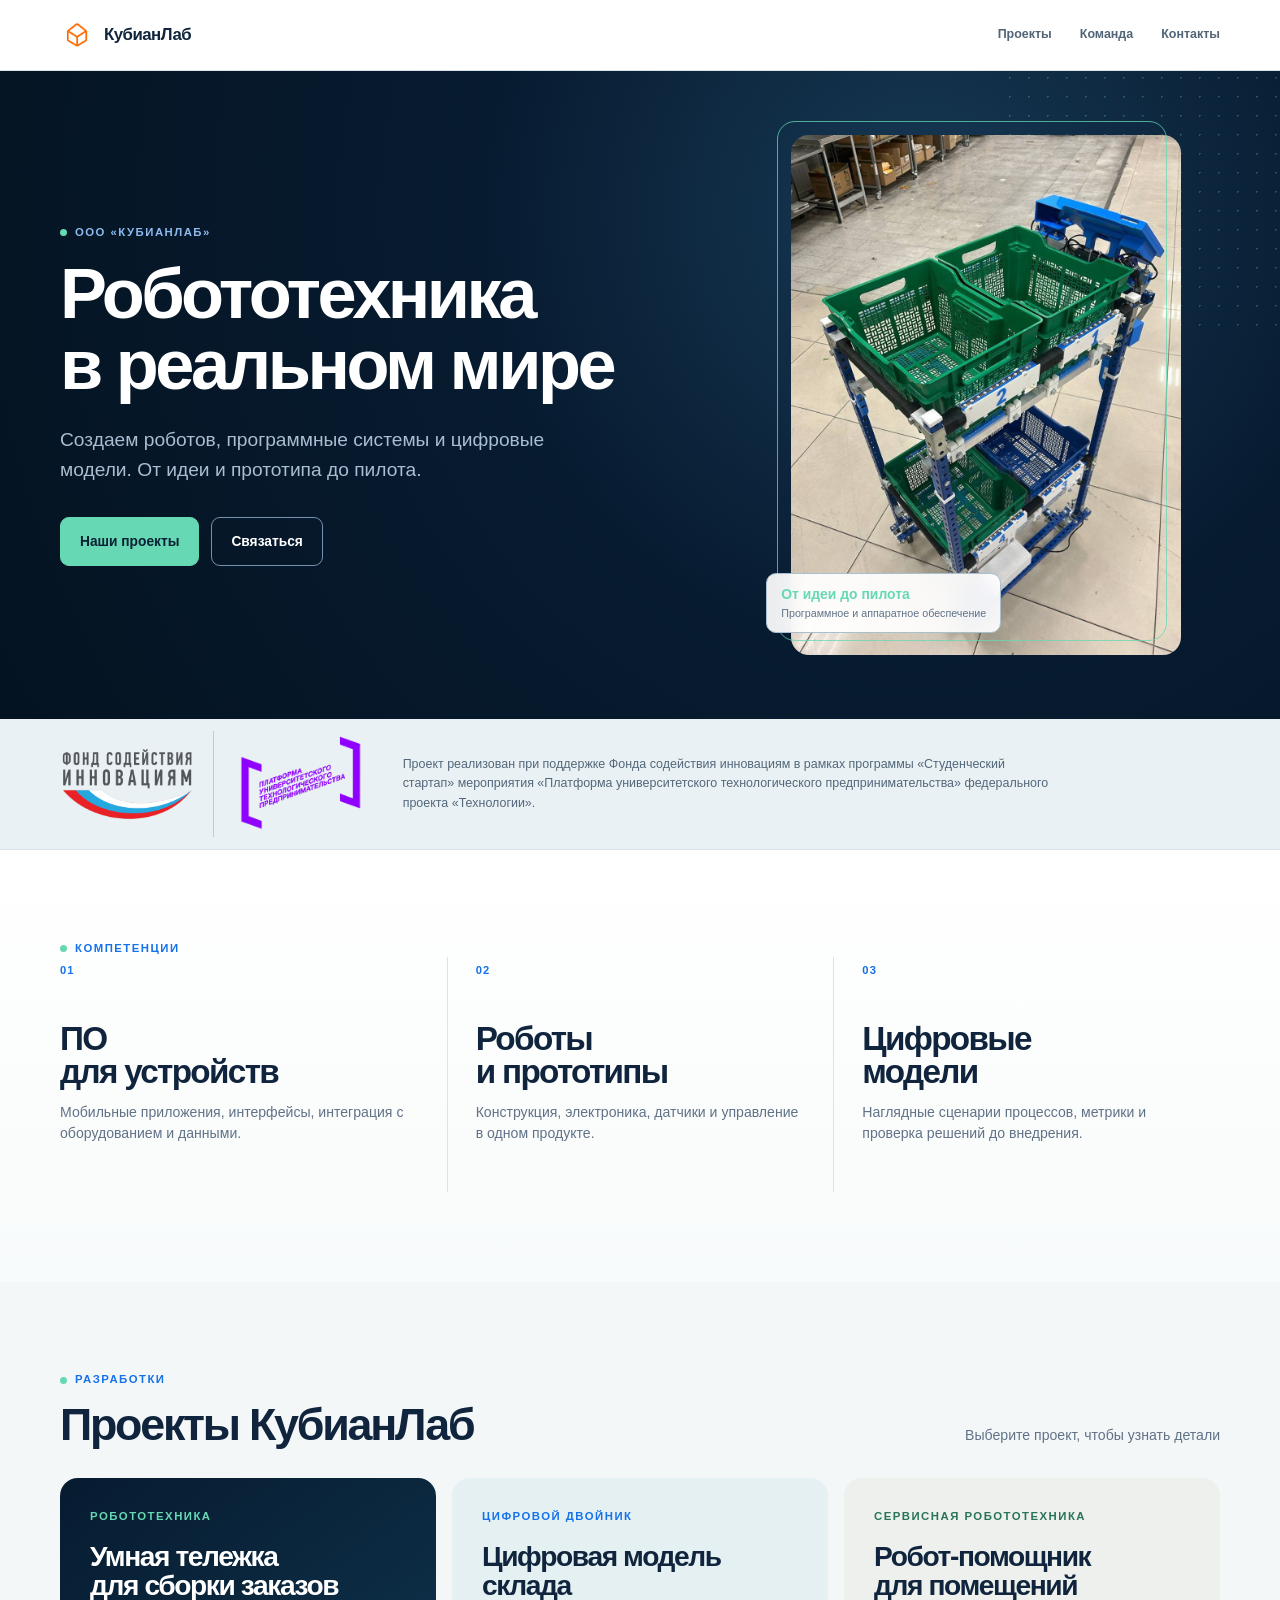
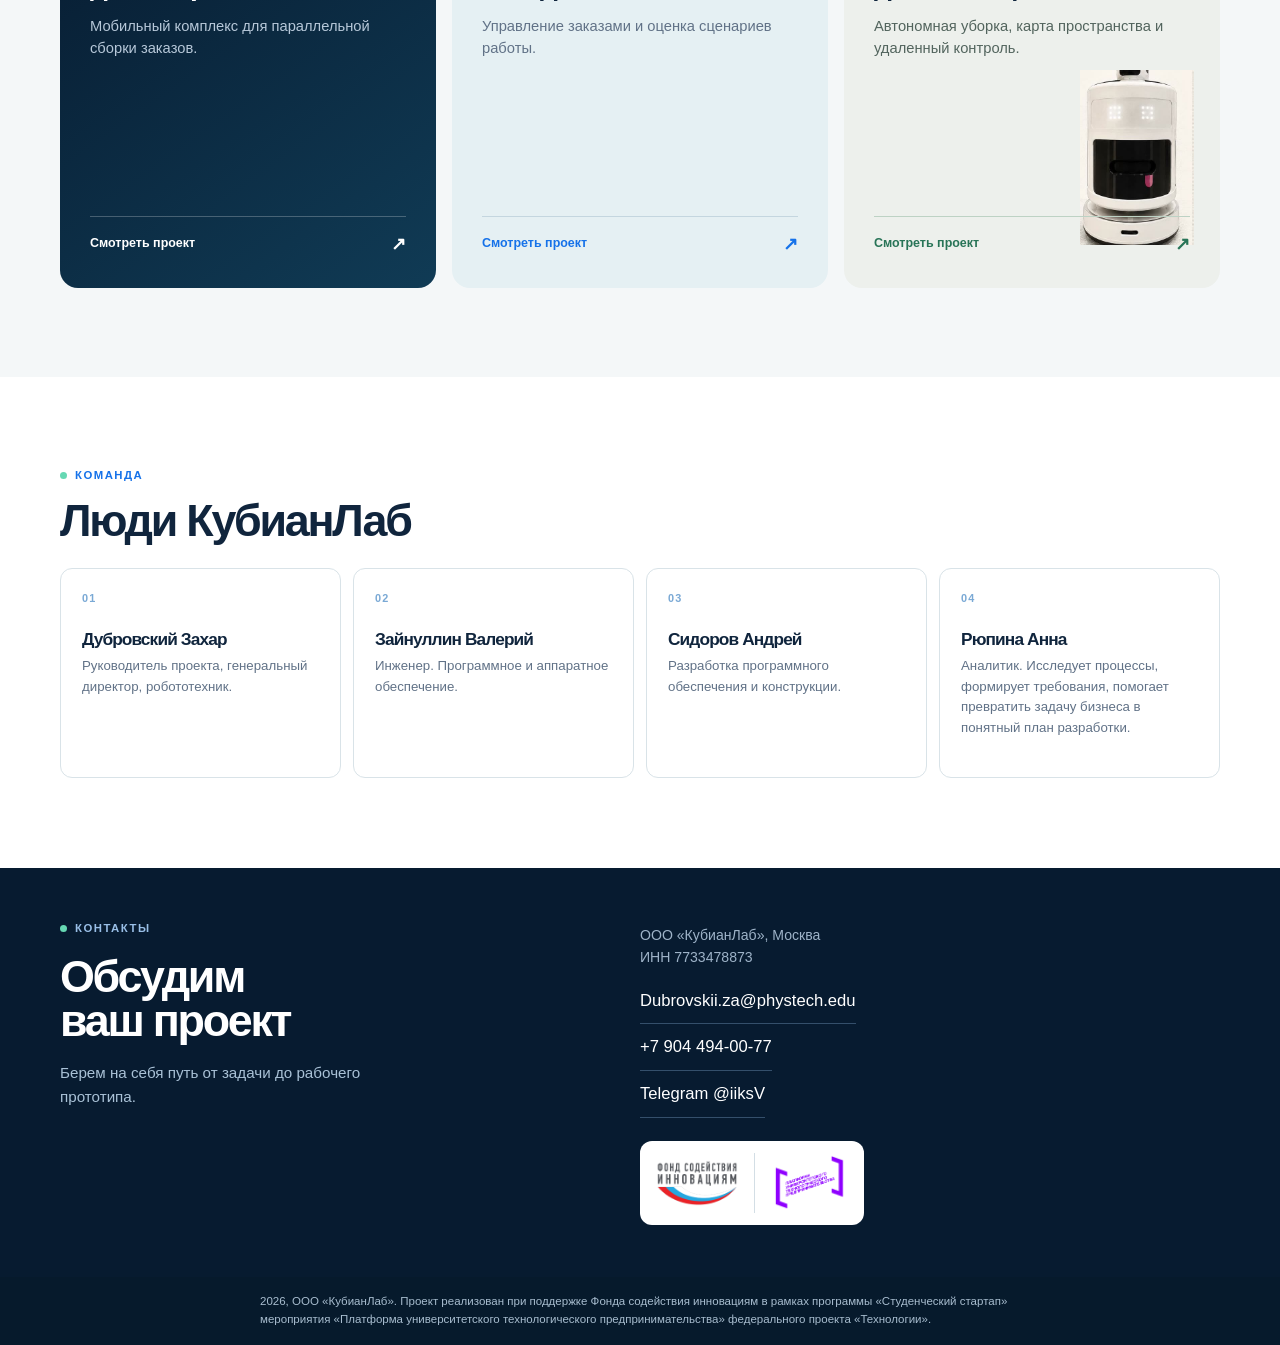
==== commit 2c621be0: "Refine robotics site design" ====
--- a/index.html
+++ b/index.html
@@ -14,7 +14,7 @@
     <section class="hero hero--company"><div class="container hero-grid"><div class="hero-text"><p class="kicker"><span></span>ООО «КубианЛаб»</p><h1>Робототехника<br>в реальном мире</h1><p class="lead">Создаем роботов, программные системы и цифровые модели. От идеи и прототипа до пилота.</p><div class="hero-actions"><a class="btn" href="#projects">Наши проекты</a><a class="btn btn-ghost" href="#contacts">Связаться</a></div></div><figure class="hero-media"><img src="assets/trolley-1.jpg" alt="Сборочная тележка КубианЛаб" loading="eager"><div class="hero-stamp"><span>От идеи до пилота</span><small>Программное и аппаратное обеспечение</small></div></figure></div></section>
     <section class="support" aria-label="Поддержка проекта"><div class="container support-inner"><div class="support-logos"><img src="assets/fasie-logo.png" alt="Фонд содействия инновациям"><img src="assets/putp-logo.png" alt="Платформа университетского технологического предпринимательства"></div><p>Проект реализован при поддержке Фонда содействия инновациям в рамках программы «Студенческий стартап» мероприятия «Платформа университетского технологического предпринимательства» федерального проекта «Технологии».</p></div></section>
     <section class="section capabilities"><div class="container"><p class="eyebrow">Компетенции</p><div class="capabilities-grid"><article><span>01</span><h2>ПО<br>для устройств</h2><p>Мобильные приложения, интерфейсы, интеграция с оборудованием и данными.</p></article><article><span>02</span><h2>Роботы<br>и прототипы</h2><p>Конструкция, электроника, датчики и управление в одном продукте.</p></article><article><span>03</span><h2>Цифровые<br>модели</h2><p>Наглядные сценарии процессов, метрики и проверка решений до внедрения.</p></article></div></div></section>
-    <section id="projects" class="section projects section-alt"><div class="container"><div class="section-heading"><div><p class="eyebrow">Разработки</p><h2>Проекты КубианЛаб</h2></div><p class="section-note">Выберите проект, чтобы узнать детали</p></div><div class="project-grid project-grid--three"><a class="project-card project-link project-link--trolley" href="trolley.html"><div><p class="project-tag">Робототехника</p><h3>Умная тележка<br>для сборки заказов</h3><p>Мобильный комплекс для параллельной сборки заказов.</p></div><span>Подробнее</span></a><a class="project-card project-link project-link--model" href="warehouse-model.html"><div><p class="project-tag">Цифровой двойник</p><h3>Цифровая модель<br>склада</h3><p>Управление заказами и оценка сценариев работы.</p></div><span>Подробнее</span></a><a class="project-card project-link project-link--robot" href="cleaning-robot.html"><div><p class="project-tag">Сервисная робототехника</p><h3>Робот-помощник<br>для помещений</h3><p>Автономная уборка, карта пространства и удаленный контроль.</p></div><img src="assets/cleaning-robot.jpg" alt="Робот-помощник КубианЛаб" loading="lazy"><span>Подробнее</span></a></div></div></section>
+    <section id="projects" class="section projects section-alt"><div class="container"><div class="section-heading"><div><p class="eyebrow">Разработки</p><h2>Проекты КубианЛаб</h2></div><p class="section-note">Выберите проект, чтобы узнать детали</p></div><div class="project-grid project-grid--three"><a class="project-card project-link project-link--trolley" href="trolley.html"><div><p class="project-tag">Робототехника</p><h3>Умная тележка<br>для сборки заказов</h3><p>Мобильный комплекс для параллельной сборки заказов.</p></div><span>Смотреть проект <b>↗</b></span></a><a class="project-card project-link project-link--model" href="warehouse-model.html"><div><p class="project-tag">Цифровой двойник</p><h3>Цифровая модель<br>склада</h3><p>Управление заказами и оценка сценариев работы.</p></div><span>Смотреть проект <b>↗</b></span></a><a class="project-card project-link project-link--robot" href="cleaning-robot.html"><div class="project-link-copy"><p class="project-tag">Сервисная робототехника</p><h3>Робот-помощник<br>для помещений</h3><p>Автономная уборка, карта пространства и удаленный контроль.</p></div><div class="project-robot-media"><img src="assets/cleaning-robot.jpg" alt="Робот-помощник КубианЛаб" loading="lazy"></div><span>Смотреть проект <b>↗</b></span></a></div></div></section>
     <section id="team" class="section"><div class="container"><div class="section-heading compact-heading"><div><p class="eyebrow">Команда</p><h2>Люди КубианЛаб</h2></div></div><div class="team-grid"><article><span>01</span><h3>Дубровский Захар</h3><p>Руководитель проекта, генеральный директор, робототехник.</p></article><article><span>02</span><h3>Зайнуллин Валерий</h3><p>Инженер. Программное и аппаратное обеспечение.</p></article><article><span>03</span><h3>Сидоров Андрей</h3><p>Разработка программного обеспечения и конструкции.</p></article><article><span>04</span><h3>Рюпина Анна</h3><p>Аналитик. Исследует процессы, формирует требования, помогает превратить задачу бизнеса в понятный план разработки.</p></article></div></div></section>
     <section id="contacts" class="section contacts-section"><div class="container contacts-grid"><div><p class="eyebrow">Контакты</p><h2>Обсудим<br>ваш проект</h2><p class="contacts-caption">Берем на себя путь от задачи до рабочего прототипа.</p></div><div class="contact-list"><p>ООО «КубианЛаб», Москва<br>ИНН 7733478873</p><a href="mailto:Dubrovskii.za@phystech.edu">Dubrovskii.za@phystech.edu</a><a href="tel:+79044940077">+7 904 494-00-77</a><a href="https://t.me/iiksV">Telegram @iiksV</a><div class="contacts-partners"><img src="assets/fasie-logo.png" alt="Фонд содействия инновациям"><img src="assets/putp-logo.png" alt="Платформа университетского технологического предпринимательства"><img src="assets/fasie-logo-candidate.png" alt="Фонд содействия инновациям" class="contacts-fasie"></div></div></div></section>
   </main>
--- a/css/style.css
+++ b/css/style.css
@@ -21,17 +21,17 @@
 .nav a { color: #526477; font-size: .78rem; font-weight: 700; }
 .nav a:hover { color: var(--blue); }
 
-.hero { background: #f4f7f8; color: var(--ink); overflow: hidden; padding: clamp(42px, 5vw, 70px) 0; position: relative; }
-.hero::after { background-image: radial-gradient(rgba(22,114,233,.22) 1px, transparent 1px); background-size: 19px 19px; content: ""; height: 280px; opacity: .55; position: absolute; right: -40px; top: -60px; width: 280px; }
+.hero { background: radial-gradient(circle at 72% 22%, #173955 0, var(--navy) 42%, #041321 100%); color: #fff; overflow: hidden; padding: clamp(42px, 5vw, 70px) 0; position: relative; }
+.hero::after { background-image: radial-gradient(rgba(102,216,179,.4) 1px, transparent 1px); background-size: 19px 19px; content: ""; height: 320px; opacity: .7; position: absolute; right: -40px; top: -60px; width: 320px; }
 .hero-grid { align-items: center; display: grid; gap: clamp(40px, 8vw, 120px); grid-template-columns: 1.1fr .75fr; position: relative; z-index: 1; }
-.hero .kicker { color: var(--blue); margin-bottom: 18px; }
-.lead { color: var(--muted); font-size: clamp(1.04rem, 1.5vw, 1.25rem); margin: 25px 0 32px; max-width: 530px; }
+.hero .kicker { color: #8dbbf0; margin-bottom: 18px; }
+.lead { color: #a9bed2; font-size: clamp(1.04rem, 1.5vw, 1.25rem); margin: 25px 0 32px; max-width: 530px; }
 .hero-actions { display: flex; gap: 12px; }
 .btn { background: var(--mint); border: 1px solid var(--mint); border-radius: 9px; color: #092036; font-size: .86rem; font-weight: 800; padding: 13px 19px; }
 .btn:hover { background: #95ebd0; }
-.btn-ghost { background: transparent; border-color: #7591ae; color: var(--ink); }
+.btn-ghost { background: transparent; border-color: #7591ae; color: #fff; }
 .hero-media { margin: 0; position: relative; width: min(100%, 390px); }
-.hero-media::before { border: 1px solid #4f759a; border-radius: var(--radius); content: ""; inset: -14px 14px 14px -14px; position: absolute; }
+.hero-media::before { border: 1px solid rgba(102,216,179,.75); border-radius: var(--radius); content: ""; inset: -14px 14px 14px -14px; position: absolute; }
 .hero-media img { border-radius: var(--radius); display: block; height: clamp(410px, 43vw, 520px); object-fit: cover; width: 100%; }
 .hero-stamp { backdrop-filter: blur(8px); background: rgba(255,255,255,.92); border: 1px solid #a9bfce; border-radius: 10px; bottom: 22px; display: grid; left: -25px; padding: 10px 14px; position: absolute; }
 .hero-stamp span { color: var(--mint); font-size: .87rem; font-weight: 800; }
@@ -94,7 +94,7 @@
 @media (prefers-reduced-motion: reduce) { html { scroll-behavior: auto; } }
 
 .back-link { color: var(--blue); font-size: .8rem; font-weight: 800; }
-.capabilities { background: #fff; }
+.capabilities { background: linear-gradient(180deg, #fff 0%, #f8fbfb 100%); }
 .capabilities-grid { display: grid; grid-template-columns: repeat(3, 1fr); }
 .capabilities-grid article { border-left: 1px solid var(--line); min-height: 235px; padding: 0 28px; }
 .capabilities-grid article:first-child { border-left: 0; padding-left: 0; }
@@ -102,18 +102,22 @@
 .capabilities-grid h2 { font-size: clamp(1.8rem, 2.6vw, 2.85rem); margin: 40px 0 13px; }
 .capabilities-grid p, .section-note { color: var(--muted); font-size: .88rem; }
 .project-grid--three { grid-template-columns: repeat(3, 1fr); }
-.project-link { background: var(--navy); color: #fff; display: flex; flex-direction: column; min-height: 395px; padding: 27px; position: relative; }
+.project-link { background: linear-gradient(145deg, #071b30, #103b55); color: #fff; display: flex; flex-direction: column; min-height: 410px; padding: 30px; position: relative; transition: transform .25s ease, box-shadow .25s ease; }
+.project-link:hover { box-shadow: 0 22px 45px rgba(7,27,48,.14); transform: translateY(-5px); }
 .project-link h3 { font-size: clamp(1.5rem, 2.2vw, 2.15rem); margin-bottom: 15px; }
-.project-link > span { border-top: 1px solid rgba(255,255,255,.24); font-size: .78rem; font-weight: 800; margin-top: auto; padding-top: 14px; }
+.project-link > span { align-items: center; border-top: 1px solid rgba(255,255,255,.24); display: flex; font-size: .78rem; font-weight: 800; justify-content: space-between; margin-top: auto; padding-top: 14px; position: relative; z-index: 2; }
+.project-link > span b { font-size: 1.1rem; }
 .project-link--model { background: #e5f0f3; color: var(--ink); }
 .project-link--model .project-tag, .project-link--model > span { color: var(--blue); }
 .project-link--model > span { border-color: #c4d6df; }
 .project-link--model p:not(.project-tag) { color: var(--muted); }
 .project-link--robot { background: #edf0ec; color: var(--ink); overflow: hidden; }
-.project-link--robot p:not(.project-tag) { color: #52645d; max-width: 65%; }
+.project-link--robot p:not(.project-tag) { color: #52645d; max-width: 100%; }
 .project-link--robot .project-tag, .project-link--robot > span { color: #287457; }
 .project-link--robot > span { border-color: #bdd2c4; position: relative; z-index: 1; }
-.project-link--robot img { bottom: 35px; height: 270px; object-fit: cover; object-position: center top; position: absolute; right: -20px; width: 158px; }
+.project-link--robot .project-link-copy { max-width: 100%; position: relative; z-index: 2; }
+.project-robot-media { align-self: end; bottom: 43px; height: 175px; overflow: hidden; position: absolute; right: 18px; width: 130px; }
+.project-link--robot img { height: 100%; object-fit: contain; object-position: center bottom; width: 100%; }
 
 .project-hero { background: #eaf1f4; padding: clamp(55px, 8vw, 105px) 0; }
 .project-hero--model { background: #e6f0f4; }
@@ -135,6 +139,37 @@
 .detail-list span { border-bottom: 1px solid var(--line); display: block; font-size: 1rem; font-weight: 700; padding: 16px 0; }
 .project-video-row { display: flex; gap: 16px; margin: 50px auto 0; max-width: 780px; }
 .project-video-row video { aspect-ratio: 360 / 658; background: #000; border-radius: 13px; object-fit: contain; width: calc((100% - 32px) / 3); }
+.robot-demo { background: #000; border-radius: 14px; display: block; margin: 45px auto 0; max-width: 320px; width: 100%; }
 
-@media (max-width: 900px) { .project-grid--three, .capabilities-grid { grid-template-columns: 1fr; } .capabilities-grid article, .capabilities-grid article:first-child { border-left: 0; border-top: 1px solid var(--line); min-height: auto; padding: 25px 0; } .capabilities-grid article:first-child { border-top: 0; padding-top: 0; } .capabilities-grid h2 { margin: 18px 0 9px; } .project-hero-grid, .detail-grid { grid-template-columns: 1fr; } .project-hero-grid { gap: 34px; } .detail-grid { gap: 35px; } }
-@media (max-width: 560px) { .section-note { margin-top: 8px; } .project-link { min-height: 340px; } .project-link--robot img { height: 245px; } .project-hero { padding: 55px 0; } .project-hero h1 { font-size: 2.55rem; } .project-hero-grid > img { max-height: 430px; } .stat-row { gap: 18px; } .project-video-row { margin-top: 32px; } }
+.trolley-hero { background: linear-gradient(135deg, #eaf1f4 0%, #f8faf9 68%, #e4f7f0 100%); overflow: hidden; position: relative; }
+.trolley-hero::after { background: var(--mint); border-radius: 50%; content: ""; filter: blur(2px); height: 270px; opacity: .16; position: absolute; right: -80px; top: -80px; width: 270px; }
+.trolley-hero .project-hero-grid { position: relative; z-index: 1; }
+.trolley-hero-media { margin-left: auto; position: relative; width: min(100%, 430px); }
+.trolley-hero-media img { border-radius: 22px; display: block; height: 540px; object-fit: cover; width: 100%; }
+.trolley-hero-media figcaption { background: #fff; border-radius: 10px; bottom: 18px; box-shadow: 0 10px 28px rgba(7,27,48,.14); color: var(--muted); font-size: .72rem; left: -22px; padding: 11px 14px; position: absolute; }
+.trolley-flow { background: #fff; }
+.flow-grid { counter-reset: flow; display: grid; gap: 14px; grid-template-columns: repeat(3, 1fr); }
+.flow-grid article { background: var(--paper); border: 1px solid var(--line); border-radius: 16px; min-height: 220px; padding: 24px; position: relative; }
+.flow-grid article:not(:last-child)::after { background: var(--mint); border: 5px solid #fff; border-radius: 50%; content: ""; height: 17px; position: absolute; right: -16px; top: 34px; width: 17px; z-index: 2; }
+.flow-grid span { color: var(--blue); font-size: .72rem; font-weight: 800; letter-spacing: .12em; }
+.flow-grid h3 { font-size: 1.55rem; margin: 45px 0 12px; }
+.flow-grid p { color: var(--muted); font-size: .88rem; }
+.trolley-flow .project-video-row { max-width: 720px; }
+.trolley-specs { background: var(--navy); color: #fff; }
+.trolley-specs .eyebrow { color: #91bce8; }
+.trolley-specs .detail-grid > div > p:last-child { color: #a9bdd0; }
+.spec-grid { display: grid; gap: 10px; grid-template-columns: 1fr 1fr; }
+.spec-grid article { border: 1px solid #28425d; border-radius: 12px; display: grid; min-height: 112px; padding: 18px; }
+.spec-grid small { color: #7997b4; font-size: .68rem; font-weight: 800; letter-spacing: .1em; text-transform: uppercase; }
+.spec-grid strong { align-self: end; font-size: .95rem; }
+.grant-panel { background: #eef3f5; padding: clamp(48px, 6vw, 76px) 0; }
+.grant-panel-inner { align-items: center; display: grid; gap: 70px; grid-template-columns: 1fr auto; }
+.grant-copy .eyebrow { margin-bottom: 14px; }
+.grant-copy h2 { font-size: clamp(2rem, 3.2vw, 3.2rem); margin-bottom: 18px; }
+.grant-copy > p:last-child { color: var(--muted); font-size: .82rem; max-width: 650px; }
+.grant-logos { align-items: center; background: #fff; border: 1px solid var(--line); border-radius: 16px; display: flex; gap: 20px; padding: 16px 20px; }
+.grant-logos img { display: block; height: 72px; object-fit: contain; width: auto; }
+.grant-logos img + img { border-left: 1px solid var(--line); height: 100px; padding-left: 20px; }
+
+@media (max-width: 900px) { .project-grid--three, .capabilities-grid { grid-template-columns: 1fr; } .project-link { min-height: 330px; } .project-robot-media { height: 190px; width: 170px; } .capabilities-grid article, .capabilities-grid article:first-child { border-left: 0; border-top: 1px solid var(--line); min-height: auto; padding: 25px 0; } .capabilities-grid article:first-child { border-top: 0; padding-top: 0; } .capabilities-grid h2 { margin: 18px 0 9px; } .project-hero-grid, .detail-grid { grid-template-columns: 1fr; } .project-hero-grid { gap: 34px; } .detail-grid { gap: 35px; } .trolley-hero-media { margin-left: 0; width: min(76%, 430px); } .flow-grid { grid-template-columns: 1fr; } .flow-grid article { min-height: auto; } .flow-grid article:not(:last-child)::after { bottom: -16px; left: 28px; right: auto; top: auto; } .flow-grid h3 { margin-top: 25px; } .grant-panel-inner { grid-template-columns: 1fr; gap: 28px; } .grant-logos { width: fit-content; } }
+@media (max-width: 560px) { .section-note { margin-top: 8px; } .project-link { min-height: 350px; padding: 24px; } .project-link--robot { min-height: 430px; } .project-robot-media { bottom: 42px; height: 175px; right: 10px; width: 140px; } .project-hero { padding: 55px 0; } .project-hero h1 { font-size: 2.55rem; } .project-hero-grid > img { max-height: 430px; } .stat-row { flex-direction: column; gap: 14px; } .project-video-row { gap: 7px; margin-top: 32px; } .project-video-row video { width: calc((100% - 14px) / 3); } .trolley-hero-media { width: calc(100% - 12px); } .trolley-hero-media img { height: 430px; } .trolley-hero-media figcaption { bottom: 12px; left: -8px; } .spec-grid { grid-template-columns: 1fr; } .spec-grid article { min-height: 95px; } .grant-logos { gap: 12px; padding: 12px; width: 100%; } .grant-logos img { height: 54px; max-width: 42%; } .grant-logos img + img { height: 78px; padding-left: 12px; } }
